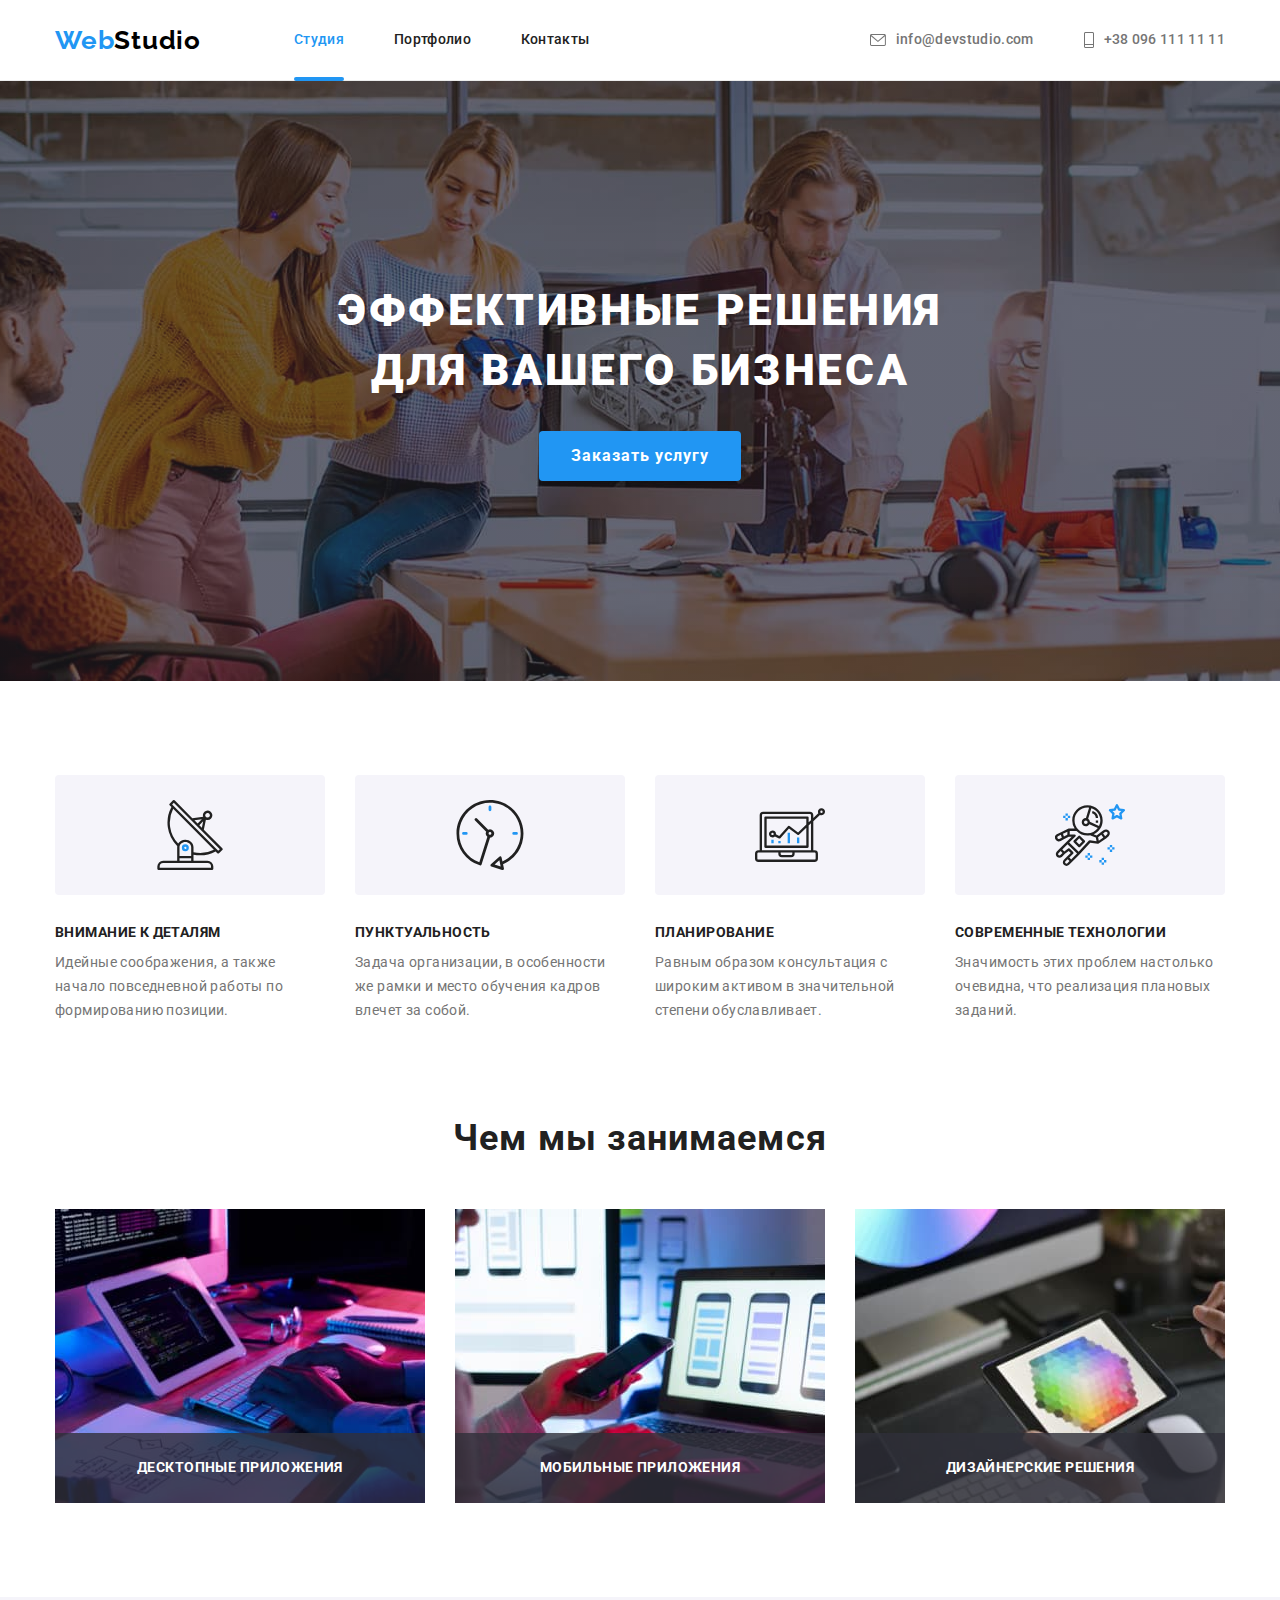
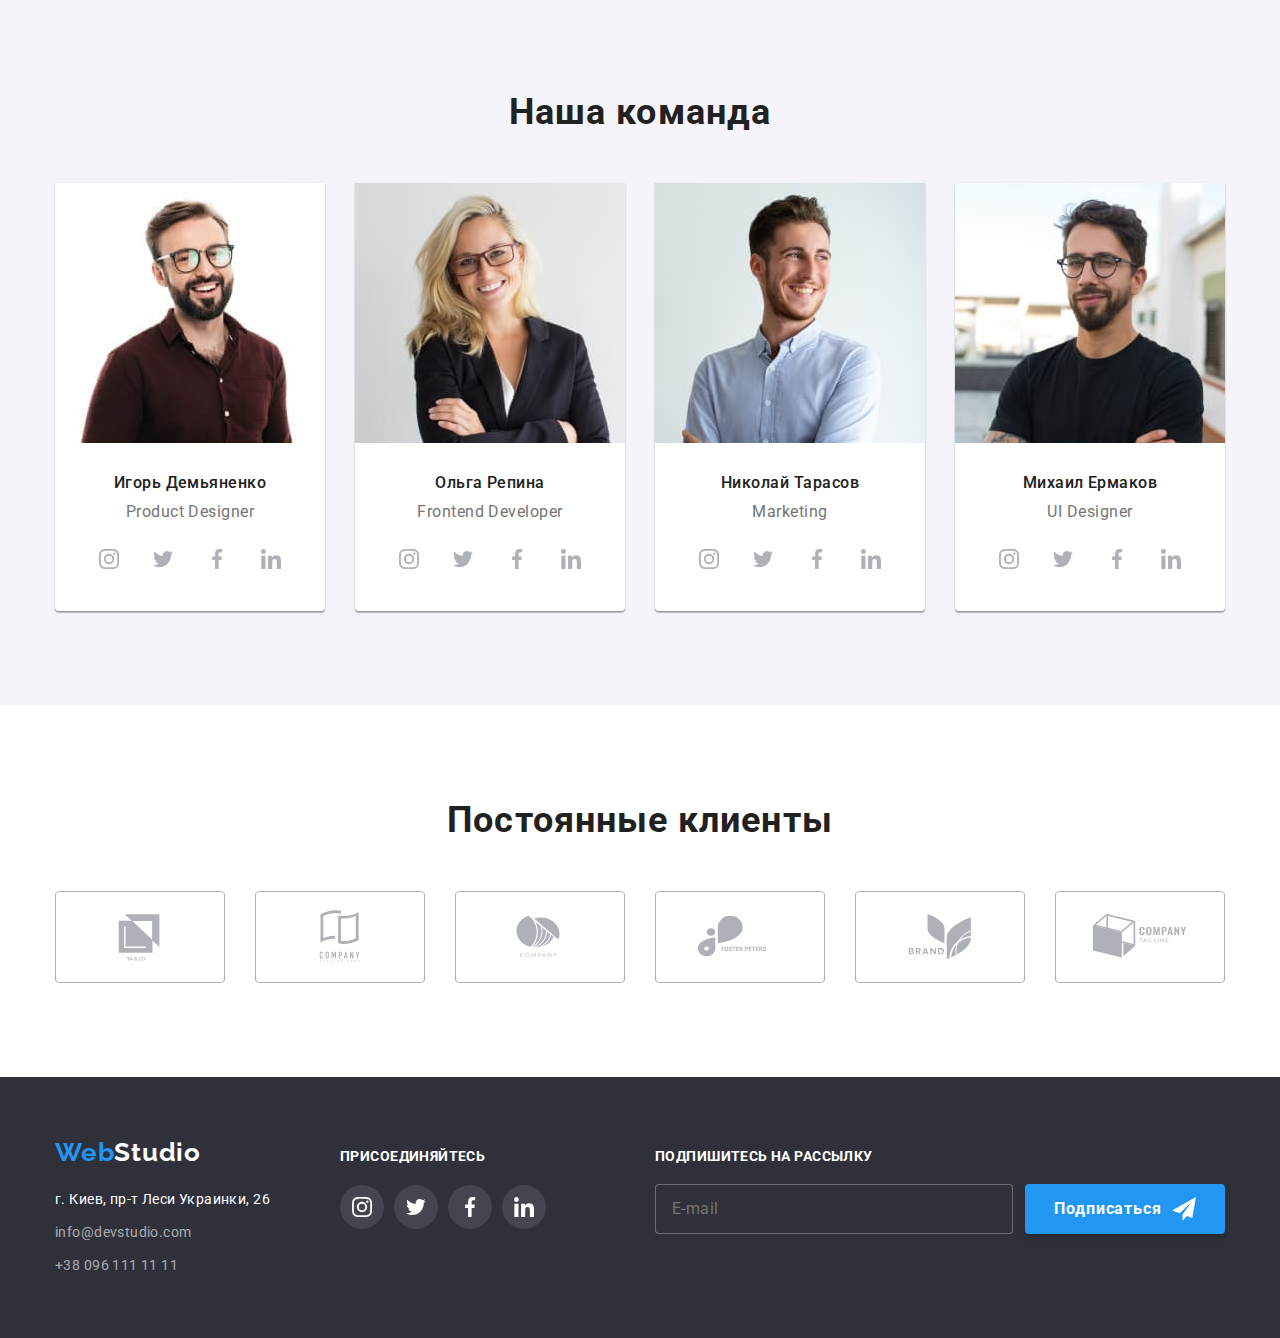
==== index.html @ 9f86c259 "Initial commit" ====
<!DOCTYPE html>
<html lang="ru">

<head>
  <meta charset="UTF-8" />
  <meta http-equiv="X-UA-Compatible" content="IE=edge" />
  <meta name="viewport" content="width=device-width, initial-scale=1.0" />
  <meta name="description" content="Розработка и создание сайтов включая создания макета и веб-дизайн" />
  <title>WebStudio</title>
  <link rel="preconnect" href="https://fonts.googleapis.com" />
  <link rel="preconnect" href="https://fonts.gstatic.com" crossorigin />
  <link href="https://fonts.googleapis.com/css2?family=Raleway:wght@700&family=Roboto:wght@400;500;700;900&display=swap"
    rel="stylesheet" />
  <!-- NORMALIZE -->
  <link rel="stylesheet" href="https://cdn.jsdelivr.net/npm/modern-normalize@1.1.0/modern-normalize.min.css" />
  <!-- DEVELOPER CSS -->
  <link rel="stylesheet" href="./css/styles.css" />
</head>

<body>
  <header class="header">
    <!--NAVIGATION-->
    <div class="container navigation-panel">
      <nav class="main-nav">
        <a href="./" class="logo">Web<span class="logo-black">Studio</span></a>
        <ul class="site-nav list">
          <li class="item">
            <a href="./" class="link current">Студия</a>
          </li>
          <li class="item"><a href="./portfolio.html" class="link">Портфолио</a></li>
          <li class="item"><a href="#contacts-address" class="link">Контакты</a></li>
        </ul>
      </nav>
      <!--/ NAVIGATION-->
      <!--CONTACTS-->
      <div class="contacts-panel">
        <ul class="contacts list">
          <li class="item">
            <a href="mailto:nfo@devstudio.com" class="contacts-link">
              <svg class="contacts-icon" width="16px" height="12px">
                <use href="./images/symbol-icons.svg#icon-envelope"></use>
              </svg>
              <span>info@devstudio.com</span>
            </a>
          </li>
          <li class="item">
            <a href="tel:+380961111111" class="contacts-link">
              <svg class="contacts-icon" width="10px" height="16px">
                <use href="./images/symbol-icons.svg#icon-smartphone"></use>
              </svg>
              <span>+38 096 111 11 11</span>
            </a>
          </li>
        </ul>
      </div>
    </div>
    <!--/ CONTACTS-->
  </header>

  <!--HERO BLOCK-->
  <main>
    <section class="section hero">
      <div class="container centre">
        <h1 class="hero-title">Эффективные решения для вашего бизнеса</h1>
        <button class="button hero" type="button" data-modal-open>Заказать услугу</button>
      </div>
    </section>
    <!--/ HERO BLOCK-->

    <!--STRONG PARTS OF THE COMPANY-->

    <section class="section feature">
      <div class="container">
        <h2 class="hidden-element">Сильные стороны компании</h2>
        <ul class="list flex-container">
          <li class="item">
            <div class="feature-icon">
              <svg width="70" height="70">
                <use href="./images/symbol-icons.svg#icon-aerial"></use>
              </svg>
            </div>
            <h3 class="sub-title">Внимание к деталям</h3>
            <p class="text">
              Идейные соображения, а также начало повседневной работы по формированию позиции.
            </p>
          </li>

          <li class="item">
            <div class="feature-icon">
              <svg width="70" height="70">
                <use href="./images/symbol-icons.svg#icon-clock"></use>
              </svg>
            </div>
            <h3 class="sub-title">Пунктуальность</h3>
            <p class="text">
              Задача организации, в особенности же рамки и место обучения кадров влечет за собой.
            </p>
          </li>

          <li class="item">
            <div class="feature-icon">
              <svg width="70" height="70">
                <use href="./images/symbol-icons.svg#icon-diagram"></use>
              </svg>
            </div>
            <h3 class="sub-title">Планирование</h3>
            <p class="text">
              Равным образом консультация с широким активом в значительной степени обуславливает.
            </p>
          </li>

          <li class="item">
            <div class="feature-icon">
              <svg width="70" height="70">
                <use href="./images/symbol-icons.svg#icon-astronaut"></use>
              </svg>
            </div>
            <h3 class="sub-title">Современные технологии</h3>
            <p class="text">
              Значимость этих проблем настолько очевидна, что реализация плановых заданий.
            </p>
          </li>
        </ul>
      </div>
    </section>

    <!--/ STRONG PARTS OF THE COMPANY-->

    <!--OUR JOB-->

    <section class="section our-job">
      <div class="container">
        <h2 class="section-title">Чем мы занимаемся</h2>
        <ul class="list flex-container">
          <li class="item">
            <img src="./images/our-job/box1.jpg" alt="Десктопные приложения" width="370" height="294" />
            <h3 class="item-txt">Десктопные приложения</h3>
          </li>
          <li class="item">
            <img src="./images/our-job/box2.jpg" alt="Мобильные приложения" width="370" height="294" />
            <h3 class="item-txt">Мобильные приложения</h3>
          </li>
          <li class="item">
            <img src="./images/our-job/box3.jpg" alt="Дизайнерские решения" width="370" height="294" />
            <h3 class="item-txt">Дизайнерские решения</h3>
          </li>
        </ul>
      </div>
    </section>
    <!--/ OUR JOB-->

    <!--OUR TEAM-->

    <section class="section team">
      <div class="container">
        <h2 class="section-title">Наша команда</h2>
        <ul class="list flex-container">
          <li class="item">
            <img src="./images/team/person1.jpg"
              alt="Мужчина, одетый в коричневую рубашку, с черной бородой и в очках - улыбается." width="270"
              height="260" />
            <div class="text-box">
              <h3 class="sub-title">Игорь Демьяненко</h3>
              <p lang="en" class="text">Product Designer</p>

              <ul class="social list">
                <li class="social-item">
                  <a class="social-link" href="#" rel="noopener noreferrer">
                    <svg class="icon" width="20" height="20">
                      <use href="./images/symbol-icons.svg#icon-instagram-2"></use>
                    </svg>
                  </a>
                </li>

                <li class="social-item">
                  <a class="social-link" href="#" rel="noopener noreferrer">
                    <svg class="icon" width="20" height="20">
                      <use href="./images/symbol-icons.svg#icon-twitter-2"></use>
                    </svg>
                  </a>
                </li>

                <li class="social-item">
                  <a class="social-link" href="#" rel="noopener noreferrer">
                    <svg class="icon" width="20" height="20">
                      <use href="./images/symbol-icons.svg#icon-facebook-2"></use>
                    </svg>
                  </a>
                </li>

                <li class="social-item">
                  <a class="social-link" href="#" rel="noopener noreferrer">
                    <svg class="icon" width="20" height="20">
                      <use href="./images/symbol-icons.svg#icon-linkedin-2"></use>
                    </svg>
                  </a>
                </li>
              </ul>
            </div>
          </li>

          <li class="item">
            <img src="./images/team/person2.jpg"
              alt="Женщина, одетая в черный пиджак, с русыми волосами и в очках - улыбается." width="270"
              height="260" />
            <div class="text-box">
              <h3 class="sub-title">Ольга Репина</h3>
              <p lang="en" class="text">Frontend Developer</p>

              <ul class="social list">
                <li class="social-item">
                  <a class="social-link" href="#" rel="noopener noreferrer">
                    <svg class="icon" width="20" height="20">
                      <use href="./images/symbol-icons.svg#icon-instagram-2"></use>
                    </svg>
                  </a>
                </li>

                <li class="social-item">
                  <a class="social-link" href="#" rel="noopener noreferrer">
                    <svg class="icon" width="20" height="20">
                      <use href="./images/symbol-icons.svg#icon-twitter-2"></use>
                    </svg>
                  </a>
                </li>

                <li class="social-item">
                  <a class="social-link" href="#" rel="noopener noreferrer">
                    <svg class="icon" width="20" height="20">
                      <use href="./images/symbol-icons.svg#icon-facebook-2"></use>
                    </svg>
                  </a>
                </li>

                <li class="social-item">
                  <a class="social-link" href="#" rel="noopener noreferrer">
                    <svg class="icon" width="20" height="20">
                      <use href="./images/symbol-icons.svg#icon-linkedin-2"></use>
                    </svg>
                  </a>
                </li>
              </ul>
            </div>
          </li>

          <li class="item">
            <img src="./images/team/person3.jpg"
              alt="Мужчина, одетый в белую рубашку, с легкой небритостью на лице -  улыбается." width="270"
              height="260" />
            <div class="text-box">
              <h3 class="sub-title">Николай Тарасов</h3>
              <p lang="en" class="text">Marketing</p>

              <ul class="social list">
                <li class="social-item">
                  <a class="social-link" href="#" rel="noopener noreferrer">
                    <svg class="icon" width="20" height="20">
                      <use href="./images/symbol-icons.svg#icon-instagram-2"></use>
                    </svg>
                  </a>
                </li>

                <li class="social-item">
                  <a class="social-link" href="#" rel="noopener noreferrer">
                    <svg class="icon" width="20" height="20">
                      <use href="./images/symbol-icons.svg#icon-twitter-2"></use>
                    </svg>
                  </a>
                </li>

                <li class="social-item">
                  <a class="social-link" href="#" rel="noopener noreferrer">
                    <svg class="icon" width="20" height="20">
                      <use href="./images/symbol-icons.svg#icon-facebook-2"></use>
                    </svg>
                  </a>
                </li>

                <li class="social-item">
                  <a class="social-link" href="#" rel="noopener noreferrer">
                    <svg class="icon" width="20" height="20">
                      <use href="./images/symbol-icons.svg#icon-linkedin-2"></use>
                    </svg>
                  </a>
                </li>
              </ul>
            </div>
          </li>

          <li class="item">
            <img src="./images/team/person4.jpg"
              alt="Мужчина, одетый в черную футболку, с черной бородой и в очках  - улыбается." width="270"
              height="260" />
            <div class="text-box">
              <h3 class="sub-title">Михаил Ермаков</h3>
              <p lang="en" class="text">UI Designer</p>

              <ul class="social list">
                <li class="social-item">
                  <a class="social-link" href="#" rel="noopener noreferrer">
                    <svg class="icon" width="20" height="20">
                      <use href="./images/symbol-icons.svg#icon-instagram-2"></use>
                    </svg>
                  </a>
                </li>

                <li class="social-item">
                  <a class="social-link" href="#" rel="noopener noreferrer">
                    <svg class="icon" width="20" height="20">
                      <use href="./images/symbol-icons.svg#icon-twitter-2"></use>
                    </svg>
                  </a>
                </li>

                <li class="social-item">
                  <a class="social-link" href="#" rel="noopener noreferrer">
                    <svg class="icon" width="20" height="20">
                      <use href="./images/symbol-icons.svg#icon-facebook-2"></use>
                    </svg>
                  </a>
                </li>

                <li class="social-item">
                  <a class="social-link" href="#" rel="noopener noreferrer">
                    <svg class="icon" width="20" height="20">
                      <use href="./images/symbol-icons.svg#icon-linkedin-2"></use>
                    </svg>
                  </a>
                </li>
              </ul>
            </div>
          </li>
        </ul>
      </div>
    </section>
    <!--/ OUR TEAM-->

    <!-- CLIENTS -->
    <section class="section clients">
      <div class="container">
        <h2 class="section-clients-title">Постоянные клиенты</h2>

        <ul class="list">
          <li class="clients-item">
            <a class="link" aria-label="Клиент1" href="#" target="“_blank”" rel="noopener noreferrer">
              <svg class="icon" width="106" height="60">
                <use href="./images/symbol-icons.svg#icon-client-1"></use>
              </svg>
            </a>
          </li>

          <li class="clients-item">
            <a class="link" aria-label="Клиент2" href="#" target="“_blank”" rel="noopener noreferrer">
              <svg class="icon" width="106" height="60">
                <use href="./images/symbol-icons.svg#icon-client-2"></use>
              </svg>
            </a>
          </li>

          <li class="clients-item">
            <a class="link" aria-label="Клиент3" href="#" target="“_blank”" rel="noopener noreferrer">
              <svg class="icon" width="106" height="60">
                <use href="./images/symbol-icons.svg#icon-client-3"></use>
              </svg>
            </a>
          </li>

          <li class="clients-item">
            <a class="link" aria-label="Клиент4" href="#" target="“_blank”" rel="noopener noreferrer">
              <svg class="icon" width="106" height="60">
                <use href="./images/symbol-icons.svg#icon-client-4"></use>
              </svg>
            </a>
          </li>

          <li class="clients-item">
            <a class="link" aria-label="Клиент5" href="#" target="“_blank”" rel="noopener noreferrer">
              <svg class="icon" width="106" height="60">
                <use href="./images/symbol-icons.svg#icon-client-5"></use>
              </svg>
            </a>
          </li>

          <li class="clients-item">
            <a class="link" aria-label="Клиент6" href="#" target="“_blank”" rel="noopener noreferrer">
              <svg class="icon" width="106" height="60">
                <use href="./images/symbol-icons.svg#icon-client-6"></use>
              </svg>
            </a>
          </li>
        </ul>
      </div>
    </section>
    <!--/ CLIENTS -->
  </main>
  <!--FOOTER-->
  <footer class="bottom">
    <div class="container flex-container">
      <div class="bottom-address">
        <a href="./index.html" class="logo">Web<span class="logo-white">Studio</span></a>
        <address id="contacts-address">
          <ul class="list">
            <li class="item">
              <a href="https://goo.gl/maps/TPmQFiWesqaCnMbB8" target="“_blank”" rel="noopener noreferrer"
                class="link street">г. Киев, пр-т Леси Украинки, 26</a>
            </li>
            <li class="item">
              <a href="mailto:nfo@devstudio.com" class="link">info@devstudio.com</a>
            </li>
            <li class="item"><a href="tel:+380961111111" class="link">+38 096 111 11 11</a></li>
          </ul>
        </address>
      </div>

      <div class="promo">
        <h2 class="promo-title">присоединяйтесь</h2>
        <ul class="list">
          <li class="promo-item">
            <a class="promo-link" aria-label="instagram" href="#" target="“_blank”" rel="noopener noreferrer">
              <svg width="20" height="20">
                <use href="./images/symbol-icons.svg#icon-instagram1"></use>
              </svg>
            </a>
          </li>
          <li class="promo-item">
            <a class="promo-link" aria-label="twitter" href="#" target="“_blank”" rel="noopener noreferrer">
              <svg width="20" height="20">
                <use href="./images/symbol-icons.svg#icon-twitter1"></use>
              </svg>
            </a>
          </li>
          <li class="promo-item">
            <a class="promo-link" aria-label="facebook" href="#" target="“_blank”" rel="noopener noreferrer">
              <svg width="20" height="20">
                <use href="./images/symbol-icons.svg#icon-facebook1"></use>
              </svg>
            </a>
          </li>
          <li class="promo-item">
            <a class="promo-link" aria-label="linkedin" href="#" target="“_blank”" rel="noopener noreferrer">
              <svg width="20" height="20">
                <use href="./images/symbol-icons.svg#icon-linkedin1"></use>
              </svg>
            </a>
          </li>
        </ul>
      </div>

      <form class="form-sign-up" name="form-sign-up" autocomplete="on" novalidate>

        <label class="sign-up-block" for="sign-up-email">
          <span class="sign-up-txt">Подпишитесь на рассылку</span>
          <input class="sign-up-input" type="email" name="email" id="sign-up-email" placeholder="E-mail" />
        </label>

        <button class="sign-up-button" type="submit">
          <span class="sign-up-button-txt">Подписаться</span>
          <svg width="24" height="24">
            <use href="./images/symbol-icons.svg#icon-send"></use>
          </svg>
        </button>
      </form>
    </div>
  </footer>
  <!--/ FOOTER-->
  <!-- MODAL WINDOW -->

  <div class="backdrop is-hidden" data-modal>
    <div class="modal">
      <!-- FORM -->
      <form class="modal-form" name="modal-form">
        <strong class="modal-form-title">Оставьте свои данные, мы вам перезвоним</strong>

        <div class="form-field">
          <label class="data-title" for="user-name">Имя</label>

          <div class="form-block">
            <input class="form-input" type="text" autocomplete="name" name="user-name" id="user-name"
              placeholder="Имя Фамилия" autofocus required />
            <svg class="icon" width="18" height="18">
              <use href="./images/symbol-icons.svg#icon-person"></use>
            </svg>
          </div>
        </div>


        <div class="form-field">
          <label class="data-title" for="user-tel">Телефон</label>
          <div class="form-block">
            <input class="form-input" type="tel" name="user-tel" id="user-tel"
              placeholder="+38 (_ _ _) * * * - _ _ - * *" required />
            <svg class="icon" width="18" height="18">
              <use href="./images/symbol-icons.svg#icon-phone"></use>
            </svg>
          </div>

        </div>

        <div class="form-field">
          <label class="data-title" for="user-email">Почта</label>
          <div class="form-block">
            <input class="form-input" type="email" name="user-email" autocomplete="email" id="user-email"
              placeholder="Введите Ваш email" required />

            <svg class="icon" width="18" height="18">
              <use href="./images/symbol-icons.svg#icon-email"></use>
            </svg>
          </div>

        </div>

        <div class="form-field">
          <label class="data-title" for="user-comments">Комментарий</label>
          <textarea class="form-input comments" name="user-comments" id="user-comments" rows="10"
            placeholder="Введите текст"></textarea>
        </div>

        <label class="block-agreement" for="user-agreement">
          <input class="input-checkbox" type="checkbox" name="user-agreement" value="user-agreement" id="user-agreement"
            required />
          <span class="icon"></span>
          <span class="agreement-txt">Соглашаюсь с рассылкой и принимаю <a class="agreement-link" href="#"
              target="“_blank”" rel="noopener noreferrer"> Условия договора</a></span>
        </label>

        <button class="form-button" type="submit">Отправить</button>
      </form>
      <!--/ FORM  -->
      <button class="close-button" type="button" data-modal-close>
        <svg class="icon" width="18" height="18">
          <use href="./images/symbol-icons.svg#icon-close-black"></use>
        </svg>
      </button>
    </div>
  </div>
  <!--/ MODAL WINDOW -->
  <!-- SCRIPT -->
  <script src="./java-script/modal..js" type="module"></script>
  <!--/ SCRIPT -->
</body>

</html>
---- css/styles.css ----
:root {
    /* Colors */
    --title-text-color: #212121;
    --accent-color: #2196F3;
    --main-text-color: #757575;
    --address-text: rgba(255, 255, 255, 0.6);
    --background-color-white: #ffffff;
    --background-color-gray: #F5F4FA;
    --background-color-black: #2F303A;

    /* Other */
    --indent: 30px;
    --items: 3;

    --timing-function: cubic-bezier(0.4, 0, 0.2, 1);
}



body {
    background-color: var(--background-color-white);
    color: var(--main-text-color);

    font-family: Roboto, sans-serif;
    letter-spacing: 0.02em;
}

button {
    font-family: inherit;
    cursor: pointer;
}

img {
    display: block;
    max-width: 100%;
    height: auto;
}

h1,
h2,
h3,
h4,
h5,
h6,
p {
    margin: 0;
    padding: 0;
}

/* Utilities */
.list {
    padding: 0;
    margin: 0;

    list-style-type: none
}

.container {
    width: 1200px;
    padding-right: 15px;
    padding-left: 15px;
    margin-left: auto;
    margin-right: auto;
}

.hidden-element {
    position: absolute;
    width: 1px;
    height: 1px;
    margin: -1px;
    border: 0;
    padding: 0;

    white-space: nowrap;
    clip-path: inset(100%);
    clip: rect(0 0 0 0);
    overflow: hidden;
}

.centre {
    text-align: center;
}

main {
    padding-top: 81px;
}


/*--/ Utilities */

/* Page header */
.header {
    position: fixed;
    top: 0;
    left: 50%;
    transform: translate(-50%);
    z-index: 100;

    width: 100%;
    background-color: #ffffff;

    border-bottom: 1px solid #ECECEC;
}

.navigation-panel {
    display: flex;
    background-color: #ffffff;
}

.navigation-panel>.main-nav {
    display: flex;
    align-items: center;
}

.contacts-panel {
    margin-left: auto;
}

.contacts-panel>.contacts {
    display: flex;
    justify-content: end;
}

.site-nav {
    display: flex;
    margin-left: 93px;
}

.site-nav .item:not(:last-child),
.contacts .item:not(:last-child) {
    margin-right: 50px;
}

/* Site navigation */
.main-nav .logo,
.bottom .logo {
    color: var(--accent-color);

    font-family: 'Raleway';
    font-weight: 700;
    font-size: 26px;
    line-height: 1.19;
    letter-spacing: 0.03em;
    text-decoration: none;
}

.main-nav .logo-black {
    color: #000000;
}

.bottom .logo-white {
    color: #ffffff;
}

.site-nav .link,
.contacts-link {
    position: relative;
    display: block;
    padding-top: 32px;
    padding-bottom: 32px;

    color: var(--title-text-color);

    font-weight: 500;
    font-size: 14px;
    line-height: 1.14;
    text-decoration: none;

    fill: #757575;
    /* animation */
    transition-property: color;
    transition-duration: 250ms;
    transition-timing-function: cubic-bezier(0.4, 0, 0.2, 1);
    transition-delay: 0s;
}

.contacts-link {
    display: flex;
    align-items: center;

    color: inherit;
}

.contacts-icon {
    margin-right: 10px;
}

.site-nav .link:hover,
.site-nav .link:focus,

.contacts-link:hover,
.contacts-link:focus,

.bottom .link:hover,
.bottom .link:focus,

.link.current {
    color: var(--accent-color);
    outline: none;
}

.contacts-link:hover .contacts-icon,
.contacts-link:focus .contacts-icon {
    fill: var(--accent-color);
}

.site-nav .link.current::after {
    position: absolute;
    bottom: -1px;

    content: '';
    display: block;
    width: 100%;

    height: 4px;
    background-color: var(--accent-color);
    border-radius: 2px;
}




/* Main section */

.section-title {
    color: var(--title-text-color);

    font-size: 36px;
    line-height: 1.17;
    text-align: center;
    letter-spacing: 0.03em;
}

.sub-title {
    color: var(--title-text-color);

    font-size: 14px;
    line-height: 1.14;
    letter-spacing: 0.03em;
    text-transform: uppercase;
}




/* Hero block */
.hero-title {
    margin-right: auto;
    margin-left: auto;
    margin-bottom: 30px;
    width: 696px;

    color: #ffffff;

    font-weight: 900;
    font-size: 44px;
    line-height: 1.36;
    letter-spacing: 0.06em;
    text-transform: uppercase;
}


.section.hero {
    padding-top: 200px;
    padding-bottom: 200px;
    max-width: 1600px;
    margin-left: auto;
    margin-right: auto;

    background-size: cover;
    background-position: center;

    background-color: var(--background-color-black);
    background-image: linear-gradient(to right, rgba(47, 48, 58, 0.4), rgba(47, 48, 58, 0.4)), url(../images/hero/hero-bg.jpg);
    background-repeat: no-repeat;
}


.button.hero {
    display: inline-block;
    padding: 10px 32px;
    min-width: 200px;
    border-radius: 4px;

    background-color: var(--accent-color);
    color: #ffffff;
    box-shadow: 0px 4px 4px rgba(0, 0, 0, 0.15);
    border: 1px transparent;

    font-weight: 700;
    font-size: 16px;
    line-height: 1.88;
    letter-spacing: 0.06em;
}

/*--/ Hero block */
/*     STRONG PARTS OF THE COMPANY */
.section.feature {
    padding-top: 94px;
    padding-bottom: 47px;
}

.feature .flex-container {
    display: flex;
    flex-wrap: wrap;
    gap: 30px;
    --items: 4;
}

.feature .item {
    flex-basis: calc((100% - var(--indent) * (var(--items) - 1)) / var(--items));

    /* flex-basis: calc((100%-90px)/4); */
    /* width: calc((100%-90px)/4); */
}

.feature .sub-title {
    margin-bottom: 10px;
}

.feature .text {
    font-size: 14px;
    line-height: 1.71;
    letter-spacing: 0.03em;
}

.feature-icon {
    display: flex;
    align-items: center;
    justify-content: center;
    height: 120px;
    margin-bottom: 30px;

    border-radius: 4px;

    background-color: var(--background-color-gray);
}


/* --/ STRONG PARTS OF THE COMPANY */
/* --------OUR JOB --------*/
.section.our-job {
    padding-top: 47px;
    padding-bottom: 94px;
}

.our-job .section-title {
    margin-bottom: 50px;
}

.our-job .flex-container {
    display: flex;
    gap: 30px;
    flex-wrap: wrap;
    --items: 3;
}


.our-job .item {
    position: relative;
    flex-basis: calc((100% - var(--indent) * (var(--items) - 1)) / var(--items));
}

.our-job .item-txt {
    position: absolute;
    width: 100%;
    bottom: 0;

    padding-top: 27px;
    padding-bottom: 27px;

    font-size: 14px;
    line-height: 1.14;
    text-align: center;
    letter-spacing: 0.03em;
    text-transform: uppercase;

    background-color: rgba(47, 48, 58, 0.8);
    color: #FFFFFF;
}

/* --/ OUR JOB */

/*   Our team */
.section.team {
    padding-top: 94px;
    padding-bottom: 94px;
    text-align: center;

    background-color: var(--background-color-gray);
}

.team .flex-container {
    display: flex;
}

.team .item {
    flex-basis: calc((100%-90px)/4);
    /* width: calc((100%-90px)/4); */

    border-bottom-right-radius: 4px;
    border-bottom-left-radius: 4px;

    background-color: var(--background-color-white);
    box-shadow: 0px 1px 3px rgba(0, 0, 0, 0.12),
        0px 1px 1px rgba(0, 0, 0, 0.14),
        0px 2px 1px rgba(0, 0, 0, 0.2);
}

.team .item+.item {
    margin-left: 30px;
}

.team .section-title {
    margin-bottom: 50px;
}

.team .sub-title {
    margin-bottom: 10px;

    font-weight: 500;
    font-size: 16px;
    line-height: 1.19;
    text-transform: none;
}

.team .text {
    margin-bottom: 1em;

    font-size: 16px;
    line-height: 1.19;
    letter-spacing: 0.03em;
}

.item .text-box {
    padding-top: 30px;
    padding-bottom: 30px;
}

.team .social.list {
    display: flex;
    gap: 10px;
    justify-content: center;
}


.team .social-link {
    display: flex;
    align-items: center;
    justify-content: center;
    width: 44px;
    height: 44px;
    border-radius: 50%;

    fill: #afb1b8;
    /* animation */
    transition-property: background-color;
    transition-duration: 250ms;
    transition-timing-function: cubic-bezier(0.4, 0, 0.2, 1);
    transition-delay: 0s;
}

.team .social-link:hover,
.team .social-link:focus {
    background-color: var(--accent-color);
    outline: none;
}

.team .social-link .icon {
    transition-property: fill;
    transition-duration: 250ms;
    transition-timing-function: cubic-bezier(0.4, 0, 0.2, 1);
    transition-delay: 0s;
}


.team .social-link:hover .icon,
.team .social-link:focus .icon {
    fill: #ffffff;

}


/*--/ Our team */

/* Clients */

.section.clients {
    padding-top: 94px;
    padding-bottom: 94px;
}

.section-clients-title {
    margin-bottom: 50px;

    color: var(--title-text-color);

    font-size: 36px;
    line-height: 1.17;
    text-align: center;
    letter-spacing: 0.03em;
}


.clients .list {
    display: flex;
    gap: 30px;
}



.clients-item .link {
    display: flex;
    align-items: center;
    justify-content: center;
    width: 170px;
    height: 92px;

    border: 1px solid #AFB1B8;
    border-radius: 4px;

    fill: #afb1b8;
    /* animation */
    transition-property: border-color fill;
    transition-duration: 250ms;
    transition-timing-function: cubic-bezier(0.4, 0, 0.2, 1);
    transition-delay: 0s;
}

.clients-item .link .icon {
    transition-property: fill;
    transition-duration: 250ms;
    transition-timing-function: cubic-bezier(0.4, 0, 0.2, 1);
    transition-delay: 0s;
}

.clients-item .link:hover .icon,
.clients-item .link:focus .icon {
    fill: var(--accent-color);

}

.clients-item .link:hover,
.clients-item .link:focus {
    border-color: var(--accent-color);

    outline: none;
}

/*--/ Clients */

/* Footer */
.bottom .flex-container {
    display: flex;
    align-items: baseline;
}

.bottom {
    padding-top: 60px;
    padding-bottom: 60px;

    color: #ffffff;
    background-color: var(--background-color-black);

    font-weight: 400;
    font-size: 14px;
    line-height: 1.71;
    letter-spacing: 0.03em;
}

.bottom .logo {
    display: block;
    margin-bottom: 20px;
}

.bottom .item:not(:last-child) {
    display: block;
    margin-bottom: 9px;
}

.bottom .link {
    display: block;
    color: rgba(255 255 255 / .6);
    font-style: normal;
    text-decoration: none;
    /* animation */
    transition-property: color;
    transition-duration: 250ms;
    transition-timing-function: cubic-bezier(0.4, 0, 0.2, 1);
    transition-delay: 0s;
}

.bottom .street {
    color: inherit;
}


.bottom-address {
    margin-right: 70px;
}

.bottom .promo-title {
    margin-bottom: 20px;

    font-size: 14px;
    line-height: 1.14;
    text-transform: uppercase;
}

.promo .list {
    display: flex;
    gap: 10px;
}


.promo-link {
    display: flex;
    align-items: center;
    justify-content: center;
    width: 44px;
    height: 44px;
    border-radius: 50%;

    background-color: rgba(255, 255, 255, 0.1);
    /* animation */
    transition-property: background-color;
    transition-duration: 250ms;
    transition-timing-function: cubic-bezier(0.4, 0, 0.2, 1);
    transition-delay: 0s;
}

.promo-link:hover,
.promo-link:focus {
    background-color: var(--accent-color);
    outline: none;
}

/*-------------FOOTER Sign up form ----------*/
.form-sign-up {
    display: flex;
    margin-left: auto;
    align-items: flex-end;
}


.sign-up-block {
    display: block;
    margin-right: 12px;
}

.sign-up-txt {
    display: block;
    margin-bottom: 20px;

    font-weight: 700;
    font-size: 14px;
    line-height: calc(16/14);
    letter-spacing: 0.03em;
    text-transform: uppercase;
    color: #FFFFFF;
}

.sign-up-button {
    width: 200px;
    height: 50px;

    background-color: var(--accent-color);
    background-origin: border-box;

    box-shadow: 0px 4px 4px rgba(0, 0, 0, 0.15);

    border-radius: 4px;
    border: 1px solid transparent;


    display: flex;
    align-items: center;
    justify-content: center;
}

.sign-up-button-txt {
    margin-right: 10px;

    font-weight: 700;
    font-size: 16px;
    line-height: calc(30/16);
    letter-spacing: 0.06em;

    color: #FFFFFF;
}

.sign-up-input {
    display: block;
    width: 358px;
    height: 50px;


    font-weight: 400;
    font-size: 16px;
    line-height: calc(20/16);
    letter-spacing: 0.03em;

    padding: 15px 16px;
    border: 1px solid rgba(255, 255, 255, 0.3);
    background-color: var(--background-color-black);
    border-radius: 4px;
    color: #2196F3;
}

.sign-up-input:focus {
    color: var(--accent-color);
}

/* Portfolio-Page */

.filter.flex-container {
    display: flex;
    justify-content: center;
    margin-bottom: 50px;
}

.filter .item:not(:last-child) {
    margin-right: 8px;
}

.button-filter {
    padding-top: 6px;
    padding-bottom: 6px;
    padding-right: 22px;
    padding-left: 22px;

    color: var(--title-text-color);
    background-color: #F5F4FA;
    border-radius: 4px;
    border: 1px transparent;

    font-weight: 500;
    font-size: 16px;
    line-height: 1.62;
    text-align: center;
    letter-spacing: 0.03em;

    /* animation */
    transition-property: background-color;
    transition-duration: 250ms;
    transition-timing-function: cubic-bezier(0.4, 0, 0.2, 1);
    transition-delay: 0s;
}

.button-filter:hover,
.button-filter:focus {
    color: #ffffff;
    background-color: var(--accent-color);
    outline: none;
}

/* Examples of Job */
.section.portfolio {
    padding-top: 94px;
    padding-bottom: 94px;
}

.portfolio.flex-container {
    display: flex;
    flex-wrap: wrap;
}

.portfolio .flex-item {
    flex-basis: calc((100% - 60px)/3);
    /* width: calc((100% - 60px)/3); */
    margin-right: 30px;
    margin-bottom: 30px;
}

.portfolio-img-box {
    position: relative;
    overflow: hidden;

}

.portfolio .txt-is-hidden {
    position: absolute;
    top: 0;
    left: 0;
    width: 100%;
    height: 100%;
    padding: 63px 24px;

    transform: translateY(100%);

    /* animation */
    transition-property: opacity, transform;
    transition-duration: 250ms;
    transition-timing-function: cubic-bezier(0.4, 0, 0.2, 1);
    transition-delay: 0s;
    /* font */
    font-size: 18px;
    line-height: 1.56;
    letter-spacing: 0.03em;
    color: #FFFFFF;

    background-color: rgba(33, 150, 243, 0.9);
}

.portfolio-link:hover .txt-is-hidden,
.portfolio-link:focus .txt-is-hidden {
    transform: translateY(0);
    opacity: 1;
}

.portfolio .flex-item:nth-child(3n) {
    margin-right: 0;
}

.portfolio .flex-item:not(:nth-child(-n + 6)) {
    margin-bottom: 0;
}

.portfolio .text-block {
    padding-top: 20px;
    padding-bottom: 20px;
    padding-right: 24px;
    padding-left: 24px;
    border: 1px solid #EEEEEE;
}

.portfolio-link {
    display: block;
    color: var(--main-text-color);

    text-decoration: none;

    transition-property: box-shadow;
    transition-duration: 250ms;
    transition-timing-function: cubic-bezier(0.4, 0, 0.2, 1);
    transition-delay: 0s;
}

.portfolio .sub-title {
    margin-bottom: 4px;

    font-size: 18px;
    line-height: 2;
    letter-spacing: 0.06em;
    text-transform: none;
}

.portfolio .text {
    font-size: 16px;
    line-height: 1.88;
    letter-spacing: 0.03em;
}

.portfolio-link:hover,
.portfolio-link:focus {
    outline: none;
    box-shadow: 0px 1px 1px rgba(0, 0, 0, 0.12),
        0px 4px 4px rgba(0, 0, 0, 0.06),
        1px 4px 6px rgba(0, 0, 0, 0.16);
}



/* MODAL */
.backdrop {
    position: fixed;
    top: 0;
    left: 0;
    bottom: 0;
    right: 0;
    z-index: 101;
    /* width: 100%;
    height: 100%; */

    cursor: not-allowed;

    color: #000000;
    background-color: rgba(0, 0, 0, 0.2);

    transition-property: visibility, opacity;
    transition-duration: 500ms;
    transition-timing-function: cubic-bezier(0.4, 0, 0.2, 1);
    transition-delay: 50ms;
}

.backdrop.is-hidden {
    opacity: 0;
    visibility: hidden;
    pointer-events: none;
}

.backdrop.is-hidden .modal {
    transform: translate(-50%, -50%) scale(0.4);
}

.backdrop .modal {
    position: absolute;
    top: 50%;
    left: 50%;
    transform: translate(-50%, -50%) scale(1);


    width: 528px;
    height: 581px;
    cursor: initial;

    background-color: #ffffff;
    /* anime */
    transition-property: transform;
    transition-duration: 500ms;
    transition-timing-function: cubic-bezier(0.4, 0, 0.2, 1);
}



.close-button {
    position: absolute;
    top: 8px;
    right: 8px;

    width: 30px;
    height: 30px;
    border-radius: 50%;

    background: #FFFFFF;

    border: 1px solid rgba(0, 0, 0, 0.1);
}

/* Modal form */
.modal-form {
    display: flex;
    justify-content: center;
    align-items: center;
    flex-direction: column;

    padding: 40px;
}

.form-field {
    position: relative;
    width: 100%;
}

.modal-form-title {
    margin-bottom: 12px;

    font-size: 20px;
    line-height: calc(23/20);
    text-align: center;
    letter-spacing: 0.03em;

    color: var(--title-text-color);
}

.data-title {
    display: block;
    margin-bottom: 4px;

    font-weight: 400;
    font-size: 12px;
    line-height: calc(14/12);
    letter-spacing: 0.01em;

    color: var(--main-text-color);
}

.form-input {
    display: block;
    padding-left: 42px;
    width: 100%;
    margin-bottom: 10px;

    border: 1px solid rgba(33, 33, 33, 0.2);
    border-radius: 4px;
    height: 40px;

    transition-property: outline-color;
    transition-duration: 250ms;
    transition-timing-function: cubic-bezier(0.4, 0, 0.2, 1);
    transition-delay: 0s;
}

.form-input:focus,
.form-input:hover {
    outline-color: var(--accent-color);
}

.form-input.comments {
    padding: 12px 16px;
    margin-bottom: 20px;
    height: 120px;
    resize: none;
}

/* ----------Form Agreement------ */
.block-agreement {
    display: flex;
    align-items: center;
    margin-bottom: 30px;

    font-weight: 400;
    font-size: 14px;
    line-height: calc(24/14);
    letter-spacing: 0.03em;

    color: var(--main-text-color);
}


.agreement-link {
    color: var(--accent-color);
    text-underline-offset: 10%;
}

/*----------/ Form Agreement-------- */


.form-button {
    max-width: 200px;
    min-width: 200px;
    padding-top: 10px;
    padding-bottom: 10px;

    background-color: var(--accent-color);

    box-shadow: 0px 4px 4px rgba(0, 0, 0, 0.15);
    border-radius: 4px;
    border-color: transparent;

    font-weight: 700;
    font-size: 16px;
    line-height: calc(30/16);
    letter-spacing: 0.06em;

    color: #FFFFFF;
}

/* Form icons */
.form-block {
    position: relative;
}

.form-field .icon {
    position: absolute;
    left: 11px;
    bottom: 12px;

    display: block;
}

.close-button .icon {
    position: absolute;
    top: 50%;
    left: 50%;
    transform: translate(-50%, -50%);
}




/* SLide to left side */

.form-field .icon,
.close-button .icon {
    fill: currentColor;
    transition-property: fill, transform;
    transition-duration: 250ms;
    transition-timing-function: cubic-bezier(0.4, 0, 0.2, 1);
    transition-delay: 0s;
}

.form-input:focus+.icon {
    fill: var(--accent-color);

    animation: zoom 250ms var(--timing-function) 50ms 1 alternate;
}

.form-input:not(:placeholder-shown)+.icon {
    fill: var(--accent-color);

    animation: zoom 250ms var(--timing-function) 50ms 1 alternate;
}

.close-button:hover .icon,
.close-button:focus .icon {
    transform: translate(-50%, -50%) rotate(360deg);
    fill: var(--accent-color);
}

/* Checkbox */
.input-checkbox:checked,
.input-checkbox {
    -webkit-appearance: none;
    -moz-appearance: none;
    appearance: none;
}

.input-checkbox+.icon {
    display: inline-block;
    width: 16px;
    height: 15px;
    border: 2px solid black;
    border-radius: 2px;

    margin-right: 7px;
    animation: zoom 250ms var(--timing-function) 50ms 1 alternate;
}

.input-checkbox:checked+.icon {
    background-color: var(--accent-color);
    background-image: url("../images/icon-check.svg");
    background-size: contain;
    background-origin: border-box;
    border-color: transparent;

    animation: zoom 250ms var(--timing-function) 50ms 1 alternate;
}

@keyframes zoom {
    0% {
        transform: scale(1);
    }

    50% {
        transform: scale(3);
    }

    100% {
        transform: scale(2);
    }
}
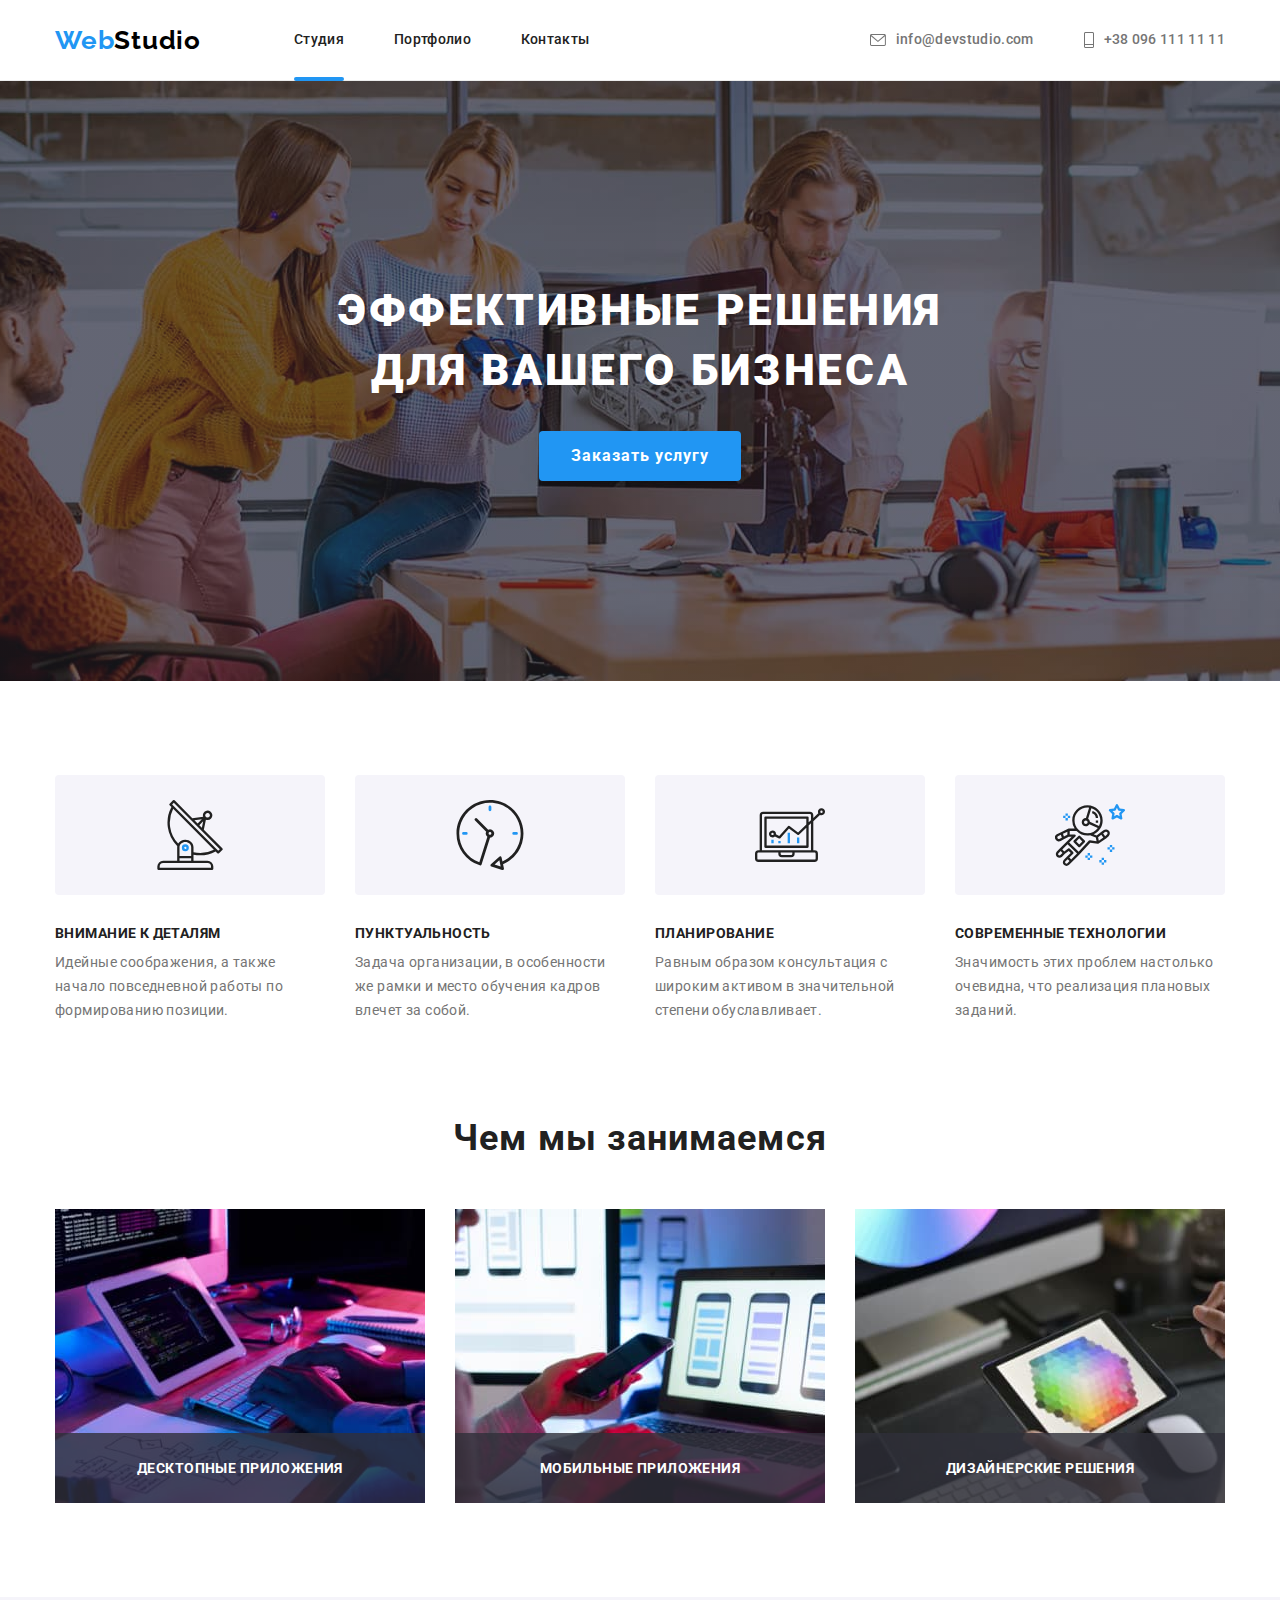
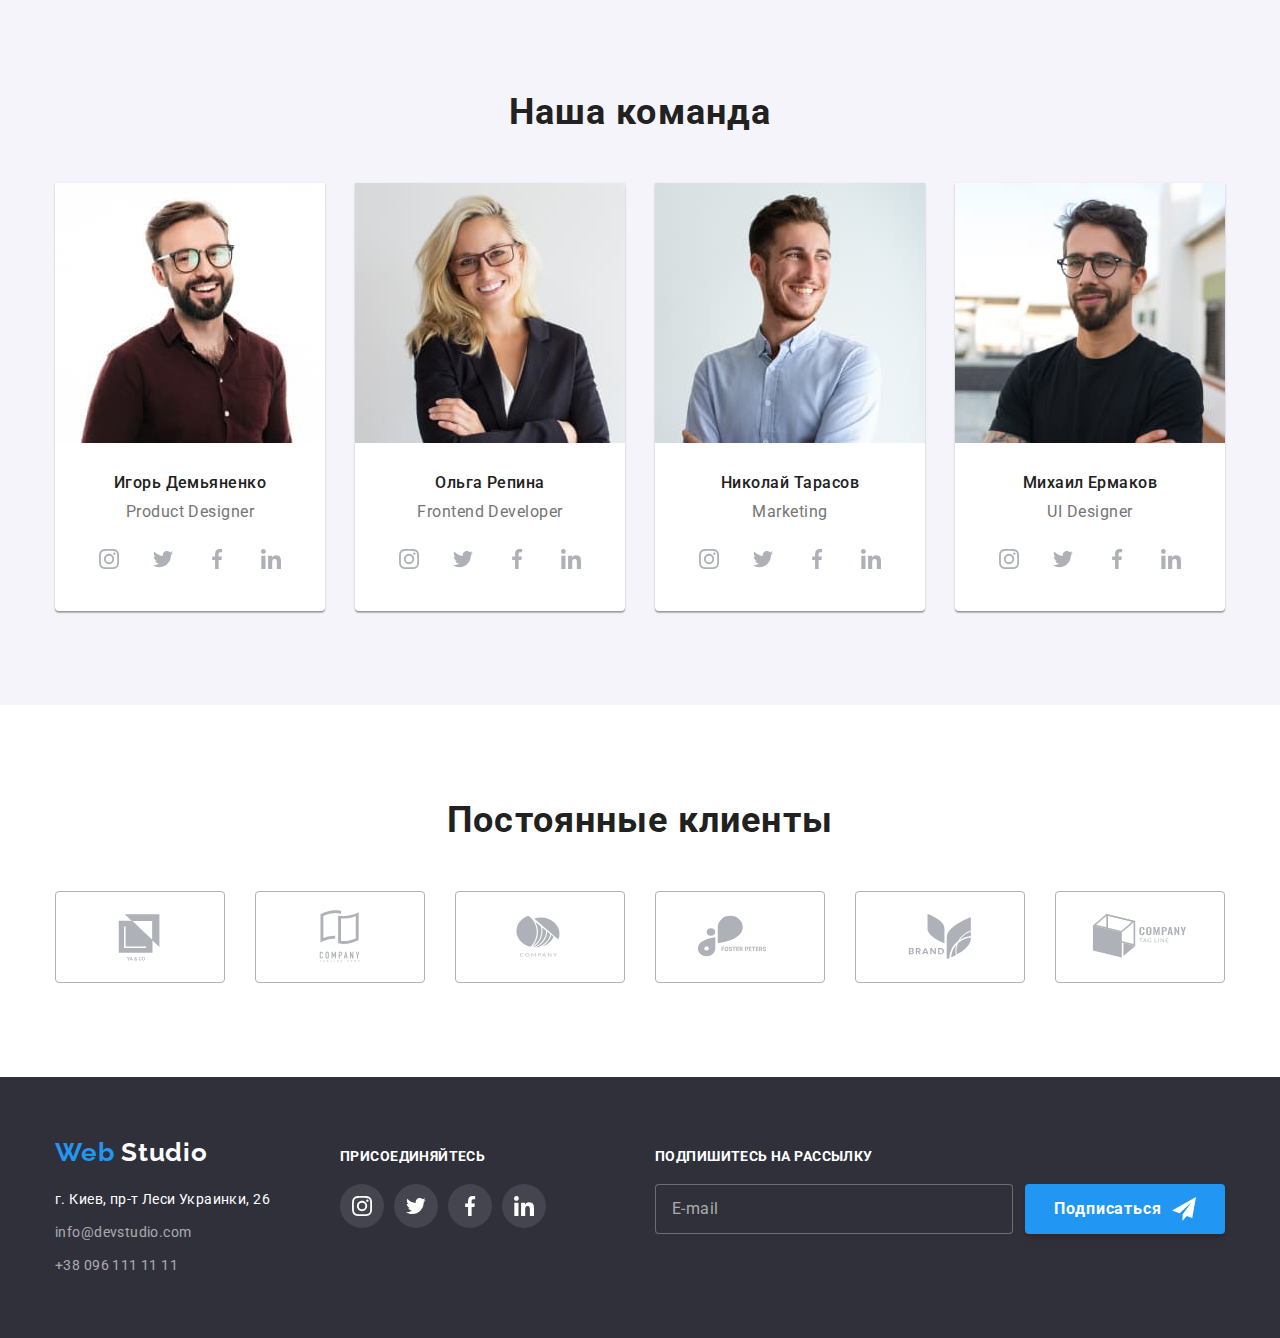
==== commit 7ac183eb: "bem for main page done" ====
--- a/index.html
+++ b/index.html
@@ -19,104 +19,108 @@
 
 <body>
   <header class="header">
-    <!--NAVIGATION-->
+
     <div class="container navigation-panel">
+      <!--NAVIGATION-->
       <nav class="main-nav">
-        <a href="./" class="logo">Web<span class="logo-black">Studio</span></a>
+        <a href="./" class="logo">Web<span class="logo--black">Studio</span></a>
         <ul class="site-nav list">
-          <li class="item">
-            <a href="./" class="link current">Студия</a>
-          </li>
-          <li class="item"><a href="./portfolio.html" class="link">Портфолио</a></li>
-          <li class="item"><a href="#contacts-address" class="link">Контакты</a></li>
+          <li class="site-nav__item">
+            <a href="./" class="site-nav__link current">Студия</a>
+          </li>
+          <li class="site-nav__item"><a href="./portfolio.html" class="site-nav__link">Портфолио</a></li>
+          <li class="site-nav__item"><a href="#contacts-address" class="site-nav__link">Контакты</a></li>
         </ul>
       </nav>
       <!--/ NAVIGATION-->
+
       <!--CONTACTS-->
-      <div class="contacts-panel">
-        <ul class="contacts list">
-          <li class="item">
-            <a href="mailto:nfo@devstudio.com" class="contacts-link">
-              <svg class="contacts-icon" width="16px" height="12px">
-                <use href="./images/symbol-icons.svg#icon-envelope"></use>
-              </svg>
-              <span>info@devstudio.com</span>
-            </a>
-          </li>
-          <li class="item">
-            <a href="tel:+380961111111" class="contacts-link">
-              <svg class="contacts-icon" width="10px" height="16px">
-                <use href="./images/symbol-icons.svg#icon-smartphone"></use>
-              </svg>
-              <span>+38 096 111 11 11</span>
-            </a>
-          </li>
-        </ul>
-      </div>
+      <ul class="contacts list">
+        <li class="contacts__item">
+          <a href="mailto:nfo@devstudio.com" class="contacts__link">
+            <svg class="contacts__icon" width="16px" height="12px">
+              <use href="./images/symbol-icons.svg#icon-envelope"></use>
+            </svg>
+            <span>info@devstudio.com</span>
+          </a>
+        </li>
+        <li class="contacts__item">
+          <a href="tel:+380961111111" class="contacts__link">
+            <svg class="contacts__icon" width="10px" height="16px">
+              <use href="./images/symbol-icons.svg#icon-smartphone"></use>
+            </svg>
+            <span>+38 096 111 11 11</span>
+          </a>
+        </li>
+      </ul>
+      <!--/ CONTACTS-->
     </div>
-    <!--/ CONTACTS-->
+
   </header>
+
 
   <!--HERO BLOCK-->
   <main>
-    <section class="section hero">
-      <div class="container centre">
-        <h1 class="hero-title">Эффективные решения для вашего бизнеса</h1>
-        <button class="button hero" type="button" data-modal-open>Заказать услугу</button>
+    <section class="hero">
+      <div class="container">
+        <h1 class="hero__title">Эффективные решения для вашего бизнеса</h1>
+        <button class="hero__button" type="button" data-modal-open>Заказать услугу</button>
       </div>
     </section>
     <!--/ HERO BLOCK-->
 
-    <!--STRONG PARTS OF THE COMPANY-->
-
-    <section class="section feature">
+    <!---------- FEATURE---------->
+
+    <section class="feature">
       <div class="container">
         <h2 class="hidden-element">Сильные стороны компании</h2>
-        <ul class="list flex-container">
-          <li class="item">
-            <div class="feature-icon">
+
+        <ul class="feature__flex-container list">
+          <li class="feature__item ">
+            <div class="feature__icon">
               <svg width="70" height="70">
                 <use href="./images/symbol-icons.svg#icon-aerial"></use>
               </svg>
             </div>
-            <h3 class="sub-title">Внимание к деталям</h3>
-            <p class="text">
+
+            <h3 class="feature__subtitle subtitle">Внимание к деталям</h3>
+            <p class="feature__text">
               Идейные соображения, а также начало повседневной работы по формированию позиции.
             </p>
           </li>
 
-          <li class="item">
-            <div class="feature-icon">
+          <li class="feature__item ">
+            <div class="feature__icon">
               <svg width="70" height="70">
                 <use href="./images/symbol-icons.svg#icon-clock"></use>
               </svg>
             </div>
-            <h3 class="sub-title">Пунктуальность</h3>
-            <p class="text">
+            <h3 class="feature__subtitle subtitle ">Пунктуальность</h3>
+            <p class="feature__text">
               Задача организации, в особенности же рамки и место обучения кадров влечет за собой.
             </p>
           </li>
 
-          <li class="item">
-            <div class="feature-icon">
+          <li class="feature__item">
+            <div class="feature__icon">
               <svg width="70" height="70">
                 <use href="./images/symbol-icons.svg#icon-diagram"></use>
               </svg>
             </div>
-            <h3 class="sub-title">Планирование</h3>
-            <p class="text">
+            <h3 class="feature__subtitle subtitle ">Планирование</h3>
+            <p class="feature__text">
               Равным образом консультация с широким активом в значительной степени обуславливает.
             </p>
           </li>
 
-          <li class="item">
-            <div class="feature-icon">
+          <li class="feature__item ">
+            <div class="feature__icon">
               <svg width="70" height="70">
                 <use href="./images/symbol-icons.svg#icon-astronaut"></use>
               </svg>
             </div>
-            <h3 class="sub-title">Современные технологии</h3>
-            <p class="text">
+            <h3 class="feature__subtitle subtitle ">Современные технологии</h3>
+            <p class="feature__text">
               Значимость этих проблем настолько очевидна, что реализация плановых заданий.
             </p>
           </li>
@@ -124,73 +128,76 @@
       </div>
     </section>
 
-    <!--/ STRONG PARTS OF THE COMPANY-->
-
-    <!--OUR JOB-->
-
-    <section class="section our-job">
+    <!--/-------- FEATURE---------->
+
+    <!------W-O-R-K------->
+
+    <section class="works">
       <div class="container">
-        <h2 class="section-title">Чем мы занимаемся</h2>
-        <ul class="list flex-container">
-          <li class="item">
-            <img src="./images/our-job/box1.jpg" alt="Десктопные приложения" width="370" height="294" />
-            <h3 class="item-txt">Десктопные приложения</h3>
-          </li>
-          <li class="item">
-            <img src="./images/our-job/box2.jpg" alt="Мобильные приложения" width="370" height="294" />
-            <h3 class="item-txt">Мобильные приложения</h3>
-          </li>
-          <li class="item">
-            <img src="./images/our-job/box3.jpg" alt="Дизайнерские решения" width="370" height="294" />
-            <h3 class="item-txt">Дизайнерские решения</h3>
+        <h2 class="title works__title ">Чем мы занимаемся</h2>
+        <ul class="works__flex-container list">
+          <li class="works__item">
+            <img src="./images/works/box1.jpg" alt="Десктопные приложения" width="370" height="294" />
+            <h3 class="subtitle works__subtitle">Десктопные приложения</h3>
+          </li>
+          <li class="works__item">
+            <img src="./images/works/box2.jpg" alt="Мобильные приложения" width="370" height="294" />
+            <h3 class="subtitle works__subtitle">Мобильные приложения</h3>
+          </li>
+          <li class="works__item">
+            <img src="./images/works/box3.jpg" alt="Дизайнерские решения" width="370" height="294" />
+            <h3 class="subtitle works__subtitle">Дизайнерские решения</h3>
           </li>
         </ul>
       </div>
     </section>
-    <!--/ OUR JOB-->
+    <!--/ --------W-O-R-K------->
 
     <!--OUR TEAM-->
 
-    <section class="section team">
+    <section class="team">
       <div class="container">
-        <h2 class="section-title">Наша команда</h2>
-        <ul class="list flex-container">
-          <li class="item">
+        <h2 class="team__title title">Наша команда</h2>
+        <ul class="team__flex-container list">
+
+          <li class="team__item">
             <img src="./images/team/person1.jpg"
               alt="Мужчина, одетый в коричневую рубашку, с черной бородой и в очках - улыбается." width="270"
               height="260" />
-            <div class="text-box">
-              <h3 class="sub-title">Игорь Демьяненко</h3>
-              <p lang="en" class="text">Product Designer</p>
+            <div class="team__text-box">
+              <h3 class="team__subtitle subtitle">Игорь Демьяненко</h3>
+              <p lang="en" class="team__text">Product Designer</p>
 
               <ul class="social list">
-                <li class="social-item">
-                  <a class="social-link" href="#" rel="noopener noreferrer">
-                    <svg class="icon" width="20" height="20">
+
+                <li class="social__item">
+
+                  <a class="social__link" href="#" rel="noopener noreferrer">
+                    <svg class="social__icon" width="20" height="20">
                       <use href="./images/symbol-icons.svg#icon-instagram-2"></use>
                     </svg>
                   </a>
                 </li>
 
-                <li class="social-item">
-                  <a class="social-link" href="#" rel="noopener noreferrer">
-                    <svg class="icon" width="20" height="20">
+                <li class="social__item">
+                  <a class="social__link" href="#" rel="noopener noreferrer">
+                    <svg class="social__icon" width="20" height="20">
                       <use href="./images/symbol-icons.svg#icon-twitter-2"></use>
                     </svg>
                   </a>
                 </li>
 
-                <li class="social-item">
-                  <a class="social-link" href="#" rel="noopener noreferrer">
-                    <svg class="icon" width="20" height="20">
+                <li class="social__item">
+                  <a class="social__link" href="#" rel="noopener noreferrer">
+                    <svg class="social__icon" width="20" height="20">
                       <use href="./images/symbol-icons.svg#icon-facebook-2"></use>
                     </svg>
                   </a>
                 </li>
 
-                <li class="social-item">
-                  <a class="social-link" href="#" rel="noopener noreferrer">
-                    <svg class="icon" width="20" height="20">
+                <li class="social__item">
+                  <a class="social__link" href="#" rel="noopener noreferrer">
+                    <svg class="social__icon" width="20" height="20">
                       <use href="./images/symbol-icons.svg#icon-linkedin-2"></use>
                     </svg>
                   </a>
@@ -199,42 +206,42 @@
             </div>
           </li>
 
-          <li class="item">
+          <li class="team__item">
             <img src="./images/team/person2.jpg"
               alt="Женщина, одетая в черный пиджак, с русыми волосами и в очках - улыбается." width="270"
               height="260" />
-            <div class="text-box">
-              <h3 class="sub-title">Ольга Репина</h3>
-              <p lang="en" class="text">Frontend Developer</p>
+            <div class="team__text-box">
+              <h3 class="team__subtitle subtitle">Ольга Репина</h3>
+              <p lang="en" class="team__text">Frontend Developer</p>
 
               <ul class="social list">
-                <li class="social-item">
-                  <a class="social-link" href="#" rel="noopener noreferrer">
-                    <svg class="icon" width="20" height="20">
+                <li class="social__item">
+                  <a class="social__link" href="#" rel="noopener noreferrer">
+                    <svg class="social__icon" width="20" height="20">
                       <use href="./images/symbol-icons.svg#icon-instagram-2"></use>
                     </svg>
                   </a>
                 </li>
 
-                <li class="social-item">
-                  <a class="social-link" href="#" rel="noopener noreferrer">
-                    <svg class="icon" width="20" height="20">
+                <li class="social__item">
+                  <a class="social__link" href="#" rel="noopener noreferrer">
+                    <svg class="social__icon" width="20" height="20">
                       <use href="./images/symbol-icons.svg#icon-twitter-2"></use>
                     </svg>
                   </a>
                 </li>
 
-                <li class="social-item">
-                  <a class="social-link" href="#" rel="noopener noreferrer">
-                    <svg class="icon" width="20" height="20">
+                <li class="social__item">
+                  <a class="social__link" href="#" rel="noopener noreferrer">
+                    <svg class="social__icon" width="20" height="20">
                       <use href="./images/symbol-icons.svg#icon-facebook-2"></use>
                     </svg>
                   </a>
                 </li>
 
-                <li class="social-item">
-                  <a class="social-link" href="#" rel="noopener noreferrer">
-                    <svg class="icon" width="20" height="20">
+                <li class="social__item">
+                  <a class="social__link" href="#" rel="noopener noreferrer">
+                    <svg class="social__icon" width="20" height="20">
                       <use href="./images/symbol-icons.svg#icon-linkedin-2"></use>
                     </svg>
                   </a>
@@ -243,42 +250,42 @@
             </div>
           </li>
 
-          <li class="item">
+          <li class="team__item">
             <img src="./images/team/person3.jpg"
               alt="Мужчина, одетый в белую рубашку, с легкой небритостью на лице -  улыбается." width="270"
               height="260" />
-            <div class="text-box">
-              <h3 class="sub-title">Николай Тарасов</h3>
-              <p lang="en" class="text">Marketing</p>
+            <div class="team__text-box">
+              <h3 class="team__subtitle subtitle">Николай Тарасов</h3>
+              <p lang="en" class="team__text">Marketing</p>
 
               <ul class="social list">
-                <li class="social-item">
-                  <a class="social-link" href="#" rel="noopener noreferrer">
-                    <svg class="icon" width="20" height="20">
+                <li class="social__item">
+                  <a class="social__link" href="#" rel="noopener noreferrer">
+                    <svg class="social__icon" width="20" height="20">
                       <use href="./images/symbol-icons.svg#icon-instagram-2"></use>
                     </svg>
                   </a>
                 </li>
 
-                <li class="social-item">
-                  <a class="social-link" href="#" rel="noopener noreferrer">
-                    <svg class="icon" width="20" height="20">
+                <li class="social__item">
+                  <a class="social__link" href="#" rel="noopener noreferrer">
+                    <svg class="social__icon" width="20" height="20">
                       <use href="./images/symbol-icons.svg#icon-twitter-2"></use>
                     </svg>
                   </a>
                 </li>
 
-                <li class="social-item">
-                  <a class="social-link" href="#" rel="noopener noreferrer">
-                    <svg class="icon" width="20" height="20">
+                <li class="social__item">
+                  <a class="social__link" href="#" rel="noopener noreferrer">
+                    <svg class="social__icon" width="20" height="20">
                       <use href="./images/symbol-icons.svg#icon-facebook-2"></use>
                     </svg>
                   </a>
                 </li>
 
-                <li class="social-item">
-                  <a class="social-link" href="#" rel="noopener noreferrer">
-                    <svg class="icon" width="20" height="20">
+                <li class="social__item">
+                  <a class="social__link" href="#" rel="noopener noreferrer">
+                    <svg class="social__icon" width="20" height="20">
                       <use href="./images/symbol-icons.svg#icon-linkedin-2"></use>
                     </svg>
                   </a>
@@ -287,42 +294,42 @@
             </div>
           </li>
 
-          <li class="item">
+          <li class="team__item">
             <img src="./images/team/person4.jpg"
               alt="Мужчина, одетый в черную футболку, с черной бородой и в очках  - улыбается." width="270"
               height="260" />
-            <div class="text-box">
-              <h3 class="sub-title">Михаил Ермаков</h3>
-              <p lang="en" class="text">UI Designer</p>
+            <div class="team__text-box">
+              <h3 class="team__subtitle subtitle">Михаил Ермаков</h3>
+              <p lang="en" class="team__text">UI Designer</p>
 
               <ul class="social list">
-                <li class="social-item">
-                  <a class="social-link" href="#" rel="noopener noreferrer">
-                    <svg class="icon" width="20" height="20">
+                <li class="social__item">
+                  <a class="social__link" href="#" rel="noopener noreferrer">
+                    <svg class="social__icon" width="20" height="20">
                       <use href="./images/symbol-icons.svg#icon-instagram-2"></use>
                     </svg>
                   </a>
                 </li>
 
-                <li class="social-item">
-                  <a class="social-link" href="#" rel="noopener noreferrer">
-                    <svg class="icon" width="20" height="20">
+                <li class="social__item">
+                  <a class="social__link" href="#" rel="noopener noreferrer">
+                    <svg class="social__icon" width="20" height="20">
                       <use href="./images/symbol-icons.svg#icon-twitter-2"></use>
                     </svg>
                   </a>
                 </li>
 
-                <li class="social-item">
-                  <a class="social-link" href="#" rel="noopener noreferrer">
-                    <svg class="icon" width="20" height="20">
+                <li class="social__item">
+                  <a class="social__link" href="#" rel="noopener noreferrer">
+                    <svg class="social__icon" width="20" height="20">
                       <use href="./images/symbol-icons.svg#icon-facebook-2"></use>
                     </svg>
                   </a>
                 </li>
 
-                <li class="social-item">
-                  <a class="social-link" href="#" rel="noopener noreferrer">
-                    <svg class="icon" width="20" height="20">
+                <li class="social__item">
+                  <a class="social__link" href="#" rel="noopener noreferrer">
+                    <svg class="social__icon" width="20" height="20">
                       <use href="./images/symbol-icons.svg#icon-linkedin-2"></use>
                     </svg>
                   </a>
@@ -336,54 +343,56 @@
     <!--/ OUR TEAM-->
 
     <!-- CLIENTS -->
-    <section class="section clients">
+    <section class="clients">
+
       <div class="container">
-        <h2 class="section-clients-title">Постоянные клиенты</h2>
-
-        <ul class="list">
-          <li class="clients-item">
-            <a class="link" aria-label="Клиент1" href="#" target="“_blank”" rel="noopener noreferrer">
-              <svg class="icon" width="106" height="60">
+
+        <h2 class="title clients__title">Постоянные клиенты</h2>
+
+        <ul class="clients__flex list">
+          <li class="clients__item">
+            <a class="clients__link" aria-label="Клиент1" href="#" target="“_blank”" rel="noopener noreferrer">
+              <svg class="clients__icon" width="106" height="60">
                 <use href="./images/symbol-icons.svg#icon-client-1"></use>
               </svg>
             </a>
           </li>
 
-          <li class="clients-item">
-            <a class="link" aria-label="Клиент2" href="#" target="“_blank”" rel="noopener noreferrer">
-              <svg class="icon" width="106" height="60">
+          <li class="clients__item">
+            <a class="clients__link" aria-label="Клиент2" href="#" target="“_blank”" rel="noopener noreferrer">
+              <svg class="clients__icon" width="106" height="60">
                 <use href="./images/symbol-icons.svg#icon-client-2"></use>
               </svg>
             </a>
           </li>
 
-          <li class="clients-item">
-            <a class="link" aria-label="Клиент3" href="#" target="“_blank”" rel="noopener noreferrer">
-              <svg class="icon" width="106" height="60">
+          <li class="clients__item">
+            <a class="clients__link" aria-label="Клиент3" href="#" target="“_blank”" rel="noopener noreferrer">
+              <svg class="clients__icon" width="106" height="60">
                 <use href="./images/symbol-icons.svg#icon-client-3"></use>
               </svg>
             </a>
           </li>
 
-          <li class="clients-item">
-            <a class="link" aria-label="Клиент4" href="#" target="“_blank”" rel="noopener noreferrer">
-              <svg class="icon" width="106" height="60">
+          <li class="clients__item">
+            <a class="clients__link" aria-label="Клиент4" href="#" target="“_blank”" rel="noopener noreferrer">
+              <svg class="clients__icon" width="106" height="60">
                 <use href="./images/symbol-icons.svg#icon-client-4"></use>
               </svg>
             </a>
           </li>
 
-          <li class="clients-item">
-            <a class="link" aria-label="Клиент5" href="#" target="“_blank”" rel="noopener noreferrer">
-              <svg class="icon" width="106" height="60">
+          <li class="clients__item">
+            <a class="clients__link" aria-label="Клиент5" href="#" target="“_blank”" rel="noopener noreferrer">
+              <svg class="clients__icon" width="106" height="60">
                 <use href="./images/symbol-icons.svg#icon-client-5"></use>
               </svg>
             </a>
           </li>
 
-          <li class="clients-item">
-            <a class="link" aria-label="Клиент6" href="#" target="“_blank”" rel="noopener noreferrer">
-              <svg class="icon" width="106" height="60">
+          <li class="clients__item">
+            <a class="clients__link" aria-label="Клиент6" href="#" target="“_blank”" rel="noopener noreferrer">
+              <svg class="clients__icon" width="106" height="60">
                 <use href="./images/symbol-icons.svg#icon-client-6"></use>
               </svg>
             </a>
@@ -394,68 +403,81 @@
     <!--/ CLIENTS -->
   </main>
   <!--FOOTER-->
-  <footer class="bottom">
-    <div class="container flex-container">
-      <div class="bottom-address">
-        <a href="./index.html" class="logo">Web<span class="logo-white">Studio</span></a>
-        <address id="contacts-address">
-          <ul class="list">
-            <li class="item">
+  <footer class="footer" id="contacts-address">
+
+    <div class="container bottom">
+      <div class="address">
+        <a href="./index.html" class="logo address__logo">
+          Web
+          <span class="logo--white">Studio</span>
+        </a>
+        <address>
+          <ul class="address__block list">
+            <li class="address__item">
               <a href="https://goo.gl/maps/TPmQFiWesqaCnMbB8" target="“_blank”" rel="noopener noreferrer"
-                class="link street">г. Киев, пр-т Леси Украинки, 26</a>
+                class="address__link  address__link--color">г. Киев, пр-т Леси Украинки, 26</a>
             </li>
-            <li class="item">
-              <a href="mailto:nfo@devstudio.com" class="link">info@devstudio.com</a>
+            <li class="address__item">
+              <a href="mailto:nfo@devstudio.com" class="address__link ">info@devstudio.com</a>
             </li>
-            <li class="item"><a href="tel:+380961111111" class="link">+38 096 111 11 11</a></li>
+            <li class="address__item">
+              <a href="tel:+380961111111" class="address__link ">+38 096 111 11 11</a>
+            </li>
           </ul>
         </address>
       </div>
 
       <div class="promo">
-        <h2 class="promo-title">присоединяйтесь</h2>
-        <ul class="list">
-          <li class="promo-item">
-            <a class="promo-link" aria-label="instagram" href="#" target="“_blank”" rel="noopener noreferrer">
-              <svg width="20" height="20">
+        <strong class="subtitle bottom__title">присоединяйтесь</strong>
+
+        <ul class="social list">
+
+          <li class="social__item">
+            <a class="social__link social__link--background" aria-label="instagram" href="#" target="“_blank”"
+              rel="noopener noreferrer">
+              <svg class="social__icon" width="20" height="20">
                 <use href="./images/symbol-icons.svg#icon-instagram1"></use>
               </svg>
             </a>
           </li>
-          <li class="promo-item">
-            <a class="promo-link" aria-label="twitter" href="#" target="“_blank”" rel="noopener noreferrer">
-              <svg width="20" height="20">
+          <li class="social__item">
+            <a class="social__link social__link--background" aria-label="twitter" href="#" target="“_blank”"
+              rel="noopener noreferrer">
+              <svg class="social__icon" width="20" height="20">
                 <use href="./images/symbol-icons.svg#icon-twitter1"></use>
               </svg>
             </a>
           </li>
-          <li class="promo-item">
-            <a class="promo-link" aria-label="facebook" href="#" target="“_blank”" rel="noopener noreferrer">
-              <svg width="20" height="20">
+          <li class="social__item">
+            <a class="social__link social__link--background" aria-label="facebook" href="#" target="“_blank”"
+              rel="noopener noreferrer">
+              <svg class="social__icon" width="20" height="20">
                 <use href="./images/symbol-icons.svg#icon-facebook1"></use>
               </svg>
             </a>
           </li>
-          <li class="promo-item">
-            <a class="promo-link" aria-label="linkedin" href="#" target="“_blank”" rel="noopener noreferrer">
-              <svg width="20" height="20">
+          <li class="social__item">
+            <a class="social__link social__link--background" aria-label="linkedin" href="#" target="“_blank”"
+              rel="noopener noreferrer">
+              <svg class="social__icon" width="20" height="20">
                 <use href="./images/symbol-icons.svg#icon-linkedin1"></use>
               </svg>
             </a>
           </li>
+
         </ul>
       </div>
 
-      <form class="form-sign-up" name="form-sign-up" autocomplete="on" novalidate>
-
-        <label class="sign-up-block" for="sign-up-email">
-          <span class="sign-up-txt">Подпишитесь на рассылку</span>
-          <input class="sign-up-input" type="email" name="email" id="sign-up-email" placeholder="E-mail" />
+      <form class="sign-up" name="form-sign-up" autocomplete="on" novalidate>
+
+        <label class="sign-up__block" for="sign-up-email">
+          <strong class="subtitle bottom__title">Подпишитесь на рассылку</strong>
+          <input class="sign-up__input" type="email" name="email" id="sign-up-email" placeholder="E-mail" />
         </label>
 
-        <button class="sign-up-button" type="submit">
-          <span class="sign-up-button-txt">Подписаться</span>
-          <svg width="24" height="24">
+        <button class="sign-up__button" type="submit">
+          <span class="sign-up__button-txt">Подписаться</span>
+          <svg class="sign-up__icon" width="24" height="24">
             <use href="./images/symbol-icons.svg#icon-send"></use>
           </svg>
         </button>
--- a/css/styles.css
+++ b/css/styles.css
@@ -85,7 +85,6 @@
     padding-top: 81px;
 }
 
-
 /*--/ Utilities */
 
 /* Page header */
@@ -97,43 +96,36 @@
     z-index: 100;
 
     width: 100%;
+    border-bottom: 1px solid #ECECEC;
     background-color: #ffffff;
-
-    border-bottom: 1px solid #ECECEC;
 }
 
 .navigation-panel {
     display: flex;
-    background-color: #ffffff;
-}
-
-.navigation-panel>.main-nav {
+}
+
+.main-nav {
     display: flex;
     align-items: center;
 }
 
-.contacts-panel {
+.contacts {
+    display: flex;
+    justify-content: end;
+    gap: 50px;
+
     margin-left: auto;
 }
 
-.contacts-panel>.contacts {
-    display: flex;
-    justify-content: end;
-}
-
 .site-nav {
     display: flex;
+    gap: 50px;
     margin-left: 93px;
 }
 
-.site-nav .item:not(:last-child),
-.contacts .item:not(:last-child) {
-    margin-right: 50px;
-}
-
 /* Site navigation */
-.main-nav .logo,
-.bottom .logo {
+.logo {
+    display: block;
     color: var(--accent-color);
 
     font-family: 'Raleway';
@@ -144,16 +136,16 @@
     text-decoration: none;
 }
 
-.main-nav .logo-black {
+.logo--black {
     color: #000000;
 }
 
-.bottom .logo-white {
+.logo--white {
     color: #ffffff;
 }
 
-.site-nav .link,
-.contacts-link {
+.site-nav__link,
+.contacts__link {
     position: relative;
     display: block;
     padding-top: 32px;
@@ -167,6 +159,7 @@
     text-decoration: none;
 
     fill: #757575;
+
     /* animation */
     transition-property: color;
     transition-duration: 250ms;
@@ -174,37 +167,33 @@
     transition-delay: 0s;
 }
 
-.contacts-link {
+.contacts__link {
     display: flex;
     align-items: center;
 
     color: inherit;
 }
 
-.contacts-icon {
-    margin-right: 10px;
-}
-
-.site-nav .link:hover,
-.site-nav .link:focus,
-
-.contacts-link:hover,
-.contacts-link:focus,
-
-.bottom .link:hover,
-.bottom .link:focus,
+.site-nav__link:hover,
+.site-nav__link:focus,
+
+.contacts__link:hover,
+.contacts__link:focus,
+
+.address__link:hover,
+.address__link:focus,
 
 .link.current {
     color: var(--accent-color);
     outline: none;
 }
 
-.contacts-link:hover .contacts-icon,
-.contacts-link:focus .contacts-icon {
-    fill: var(--accent-color);
-}
-
-.site-nav .link.current::after {
+.contacts__icon {
+    margin-right: 10px;
+    fill: currentColor;
+}
+
+.site-nav__link.current::after {
     position: absolute;
     bottom: -1px;
 
@@ -217,12 +206,9 @@
     border-radius: 2px;
 }
 
-
-
-
 /* Main section */
 
-.section-title {
+.title {
     color: var(--title-text-color);
 
     font-size: 36px;
@@ -231,20 +217,34 @@
     letter-spacing: 0.03em;
 }
 
-.sub-title {
+.subtitle {
     color: var(--title-text-color);
 
     font-size: 14px;
-    line-height: 1.14;
+    line-height: calc(16/14);
     letter-spacing: 0.03em;
     text-transform: uppercase;
 }
 
-
-
-
 /* Hero block */
-.hero-title {
+
+.hero {
+    padding-top: 200px;
+    padding-bottom: 200px;
+    max-width: 1600px;
+    margin-left: auto;
+    margin-right: auto;
+
+    text-align: center;
+
+    background-size: cover;
+    background-position: center;
+    background-color: var(--background-color-black);
+    background-image: linear-gradient(to right, rgba(47, 48, 58, 0.4), rgba(47, 48, 58, 0.4)), url(../images/hero/hero-bg.jpg);
+    background-repeat: no-repeat;
+}
+
+.hero__title {
     margin-right: auto;
     margin-left: auto;
     margin-bottom: 30px;
@@ -259,24 +259,7 @@
     text-transform: uppercase;
 }
 
-
-.section.hero {
-    padding-top: 200px;
-    padding-bottom: 200px;
-    max-width: 1600px;
-    margin-left: auto;
-    margin-right: auto;
-
-    background-size: cover;
-    background-position: center;
-
-    background-color: var(--background-color-black);
-    background-image: linear-gradient(to right, rgba(47, 48, 58, 0.4), rgba(47, 48, 58, 0.4)), url(../images/hero/hero-bg.jpg);
-    background-repeat: no-repeat;
-}
-
-
-.button.hero {
+.hero__button {
     display: inline-block;
     padding: 10px 32px;
     min-width: 200px;
@@ -294,37 +277,35 @@
 }
 
 /*--/ Hero block */
-/*     STRONG PARTS OF THE COMPANY */
-.section.feature {
+
+/* -------- FEATURE----------*/
+.feature {
     padding-top: 94px;
     padding-bottom: 47px;
 }
 
-.feature .flex-container {
+.feature__flex-container {
     display: flex;
     flex-wrap: wrap;
     gap: 30px;
+}
+
+.feature__item {
     --items: 4;
-}
-
-.feature .item {
     flex-basis: calc((100% - var(--indent) * (var(--items) - 1)) / var(--items));
-
-    /* flex-basis: calc((100%-90px)/4); */
-    /* width: calc((100%-90px)/4); */
-}
-
-.feature .sub-title {
+}
+
+.feature__subtitle {
     margin-bottom: 10px;
 }
 
-.feature .text {
+.feature__text {
     font-size: 14px;
     line-height: 1.71;
     letter-spacing: 0.03em;
 }
 
-.feature-icon {
+.feature__icon {
     display: flex;
     align-items: center;
     justify-content: center;
@@ -332,36 +313,34 @@
     margin-bottom: 30px;
 
     border-radius: 4px;
-
     background-color: var(--background-color-gray);
 }
 
-
 /* --/ STRONG PARTS OF THE COMPANY */
-/* --------OUR JOB --------*/
-.section.our-job {
+
+/* --------W-O-R-K---------*/
+.works {
     padding-top: 47px;
     padding-bottom: 94px;
 }
 
-.our-job .section-title {
+.works__title {
     margin-bottom: 50px;
 }
 
-.our-job .flex-container {
+.works__flex-container {
     display: flex;
     gap: 30px;
     flex-wrap: wrap;
     --items: 3;
 }
 
-
-.our-job .item {
+.works__item {
     position: relative;
     flex-basis: calc((100% - var(--indent) * (var(--items) - 1)) / var(--items));
 }
 
-.our-job .item-txt {
+.works__subtitle {
     position: absolute;
     width: 100%;
     bottom: 0;
@@ -369,20 +348,15 @@
     padding-top: 27px;
     padding-bottom: 27px;
 
-    font-size: 14px;
-    line-height: 1.14;
     text-align: center;
-    letter-spacing: 0.03em;
-    text-transform: uppercase;
-
     background-color: rgba(47, 48, 58, 0.8);
     color: #FFFFFF;
 }
 
-/* --/ OUR JOB */
+/* --/ --------W-O-R-K--------*/
 
 /*   Our team */
-.section.team {
+.team {
     padding-top: 94px;
     padding-bottom: 94px;
     text-align: center;
@@ -390,13 +364,17 @@
     background-color: var(--background-color-gray);
 }
 
-.team .flex-container {
-    display: flex;
-}
-
-.team .item {
+.team__title {
+    margin-bottom: 50px;
+}
+
+.team__flex-container {
+    display: flex;
+    gap: 30px;
+}
+
+.team__item {
     flex-basis: calc((100%-90px)/4);
-    /* width: calc((100%-90px)/4); */
 
     border-bottom-right-radius: 4px;
     border-bottom-left-radius: 4px;
@@ -407,15 +385,12 @@
         0px 2px 1px rgba(0, 0, 0, 0.2);
 }
 
-.team .item+.item {
-    margin-left: 30px;
-}
-
-.team .section-title {
-    margin-bottom: 50px;
-}
-
-.team .sub-title {
+.team__text-box {
+    padding-top: 30px;
+    padding-bottom: 30px;
+}
+
+.team__subtitle {
     margin-bottom: 10px;
 
     font-weight: 500;
@@ -424,27 +399,22 @@
     text-transform: none;
 }
 
-.team .text {
-    margin-bottom: 1em;
+.team__text {
+    margin-bottom: 16px;
 
     font-size: 16px;
     line-height: 1.19;
     letter-spacing: 0.03em;
 }
 
-.item .text-box {
-    padding-top: 30px;
-    padding-bottom: 30px;
-}
-
-.team .social.list {
+/* SOCIAL NETS */
+.social {
     display: flex;
     gap: 10px;
     justify-content: center;
 }
 
-
-.team .social-link {
+.social__link {
     display: flex;
     align-items: center;
     justify-content: center;
@@ -460,56 +430,42 @@
     transition-delay: 0s;
 }
 
-.team .social-link:hover,
-.team .social-link:focus {
+.social__link--background {
+    background-color: rgba(255, 255, 255, 0.1);
+}
+
+.social__link:hover,
+.social__link:focus {
     background-color: var(--accent-color);
     outline: none;
-}
-
-.team .social-link .icon {
-    transition-property: fill;
-    transition-duration: 250ms;
-    transition-timing-function: cubic-bezier(0.4, 0, 0.2, 1);
-    transition-delay: 0s;
-}
-
-
-.team .social-link:hover .icon,
-.team .social-link:focus .icon {
     fill: #ffffff;
-
-}
-
+}
+
+.social__icon {
+    transition: fill 250ms cubic-bezier(0.4, 0, 0.2, 1) 0ms;
+}
+
+/* SOCIAL NETS */
 
 /*--/ Our team */
 
 /* Clients */
 
-.section.clients {
+.clients {
     padding-top: 94px;
     padding-bottom: 94px;
 }
 
-.section-clients-title {
+.clients__title {
     margin-bottom: 50px;
-
-    color: var(--title-text-color);
-
-    font-size: 36px;
-    line-height: 1.17;
-    text-align: center;
-    letter-spacing: 0.03em;
-}
-
-
-.clients .list {
+}
+
+.clients__flex {
     display: flex;
     gap: 30px;
 }
 
-
-
-.clients-item .link {
+.clients__link {
     display: flex;
     align-items: center;
     justify-content: center;
@@ -519,48 +475,44 @@
     border: 1px solid #AFB1B8;
     border-radius: 4px;
 
-    fill: #afb1b8;
+    color: #afb1b8;
+
     /* animation */
-    transition-property: border-color fill;
-    transition-duration: 250ms;
+    transition-property: border-color, color;
+    transition-duration: 2500ms;
     transition-timing-function: cubic-bezier(0.4, 0, 0.2, 1);
     transition-delay: 0s;
 }
 
-.clients-item .link .icon {
-    transition-property: fill;
-    transition-duration: 250ms;
-    transition-timing-function: cubic-bezier(0.4, 0, 0.2, 1);
-    transition-delay: 0s;
-}
-
-.clients-item .link:hover .icon,
-.clients-item .link:focus .icon {
-    fill: var(--accent-color);
-
-}
-
-.clients-item .link:hover,
-.clients-item .link:focus {
+.clients__link:hover,
+.clients__link:focus {
     border-color: var(--accent-color);
-
     outline: none;
+
+    color: var(--accent-color);
+}
+
+.clients__icon {
+    fill: currentColor;
 }
 
 /*--/ Clients */
 
 /* Footer */
-.bottom .flex-container {
+.footer {
+    background-color: var(--background-color-black);
+}
+
+.bottom {
     display: flex;
     align-items: baseline;
-}
-
-.bottom {
+
     padding-top: 60px;
     padding-bottom: 60px;
-
-    color: #ffffff;
-    background-color: var(--background-color-black);
+}
+
+.address {
+    margin-right: 70px;
 
     font-weight: 400;
     font-size: 14px;
@@ -568,117 +520,83 @@
     letter-spacing: 0.03em;
 }
 
-.bottom .logo {
-    display: block;
+.address__logo {
     margin-bottom: 20px;
 }
 
-.bottom .item:not(:last-child) {
-    display: block;
-    margin-bottom: 9px;
-}
-
-.bottom .link {
-    display: block;
-    color: rgba(255 255 255 / .6);
+.address__block {
+    display: flex;
+    flex-direction: column;
+    gap: 9px;
+}
+
+.address__link {
+    display: block;
+
+    color: rgba(255 255 255 /.6);
     font-style: normal;
     text-decoration: none;
-    /* animation */
+
+    /* animation  */
     transition-property: color;
     transition-duration: 250ms;
     transition-timing-function: cubic-bezier(0.4, 0, 0.2, 1);
     transition-delay: 0s;
 }
 
-.bottom .street {
-    color: inherit;
-}
-
-
-.bottom-address {
-    margin-right: 70px;
-}
-
-.bottom .promo-title {
+.address__link--color {
+    color: #ffffff;
+}
+
+
+.bottom__title {
+    display: block;
     margin-bottom: 20px;
 
-    font-size: 14px;
-    line-height: 1.14;
-    text-transform: uppercase;
-}
-
-.promo .list {
-    display: flex;
-    gap: 10px;
-}
-
-
-.promo-link {
+    font-weight: 700;
+    color: #ffffff;
+}
+
+/*-------------FOOTER Sign up form ----------*/
+.sign-up {
+    display: flex;
+    margin-left: auto;
+    align-items: flex-end;
+}
+
+
+.sign-up__block {
+    display: block;
+    margin-right: 12px;
+}
+
+/* .sign-up__title {
+    display: block;
+    margin-bottom: 20px;
+
+    font-weight: 700;
+    color: #FFFFFF;
+} */
+
+.sign-up__button {
+    width: 200px;
+    height: 50px;
+
+    background-color: var(--accent-color);
+    background-origin: border-box;
+
+    box-shadow: 0px 4px 4px rgba(0, 0, 0, 0.15);
+
+    border-radius: 4px;
+    border: 1px solid transparent;
+
+
     display: flex;
     align-items: center;
     justify-content: center;
-    width: 44px;
-    height: 44px;
-    border-radius: 50%;
-
-    background-color: rgba(255, 255, 255, 0.1);
-    /* animation */
-    transition-property: background-color;
-    transition-duration: 250ms;
-    transition-timing-function: cubic-bezier(0.4, 0, 0.2, 1);
-    transition-delay: 0s;
-}
-
-.promo-link:hover,
-.promo-link:focus {
-    background-color: var(--accent-color);
-    outline: none;
-}
-
-/*-------------FOOTER Sign up form ----------*/
-.form-sign-up {
-    display: flex;
-    margin-left: auto;
-    align-items: flex-end;
-}
-
-
-.sign-up-block {
-    display: block;
-    margin-right: 12px;
-}
-
-.sign-up-txt {
-    display: block;
-    margin-bottom: 20px;
-
-    font-weight: 700;
-    font-size: 14px;
-    line-height: calc(16/14);
-    letter-spacing: 0.03em;
-    text-transform: uppercase;
-    color: #FFFFFF;
-}
-
-.sign-up-button {
-    width: 200px;
-    height: 50px;
-
-    background-color: var(--accent-color);
-    background-origin: border-box;
-
-    box-shadow: 0px 4px 4px rgba(0, 0, 0, 0.15);
-
-    border-radius: 4px;
-    border: 1px solid transparent;
-
-
-    display: flex;
-    align-items: center;
-    justify-content: center;
-}
-
-.sign-up-button-txt {
+}
+
+.sign-up__button-txt {
     margin-right: 10px;
 
     font-weight: 700;
@@ -689,7 +607,7 @@
     color: #FFFFFF;
 }
 
-.sign-up-input {
+.sign-up__input {
     display: block;
     width: 358px;
     height: 50px;
@@ -707,8 +625,8 @@
     color: #2196F3;
 }
 
-.sign-up-input:focus {
-    color: var(--accent-color);
+.sign-up__input::placeholder {
+    color: rgba(255, 255, 255, 0.6);
 }
 
 /* Portfolio-Page */
@@ -836,7 +754,7 @@
     transition-delay: 0s;
 }
 
-.portfolio .sub-title {
+.portfolio .subtitle {
     margin-bottom: 4px;
 
     font-size: 18px;
@@ -1104,7 +1022,6 @@
     border-radius: 2px;
 
     margin-right: 7px;
-    animation: zoom 250ms var(--timing-function) 50ms 1 alternate;
 }
 
 .input-checkbox:checked+.icon {
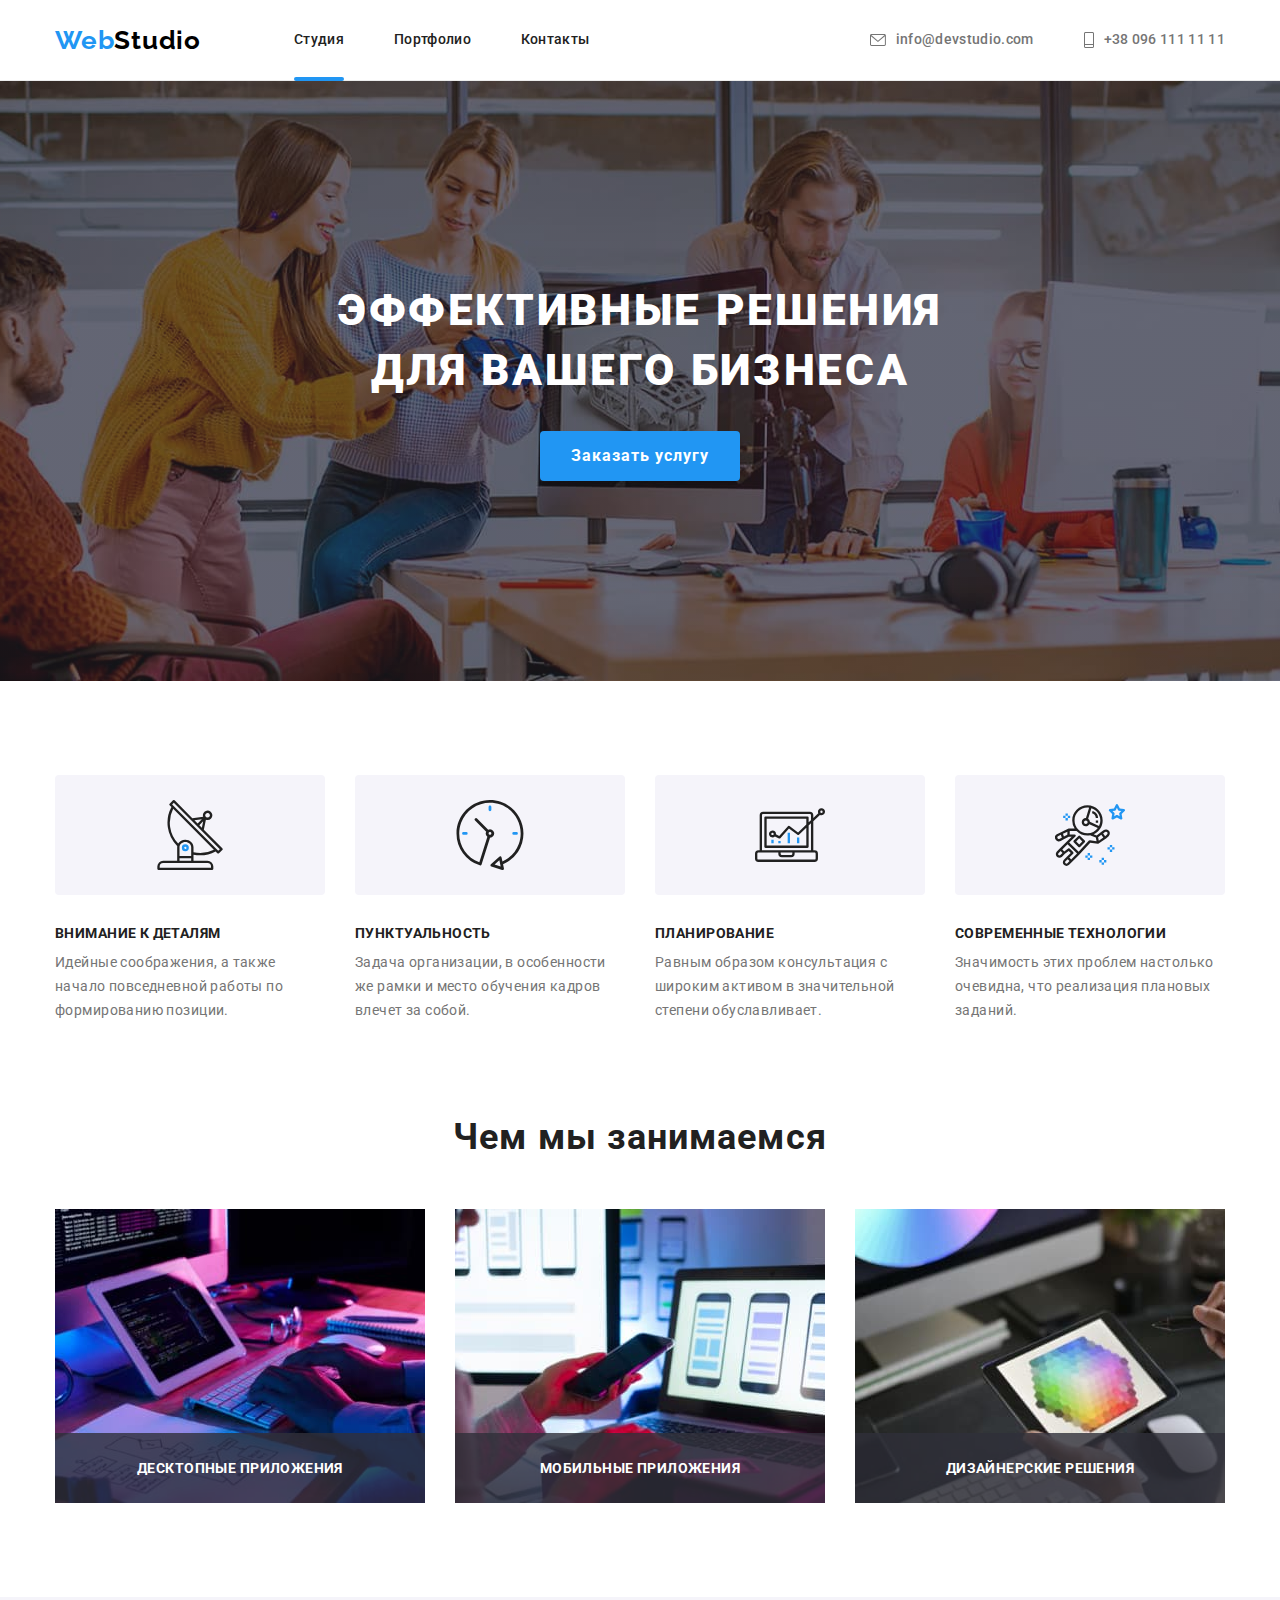
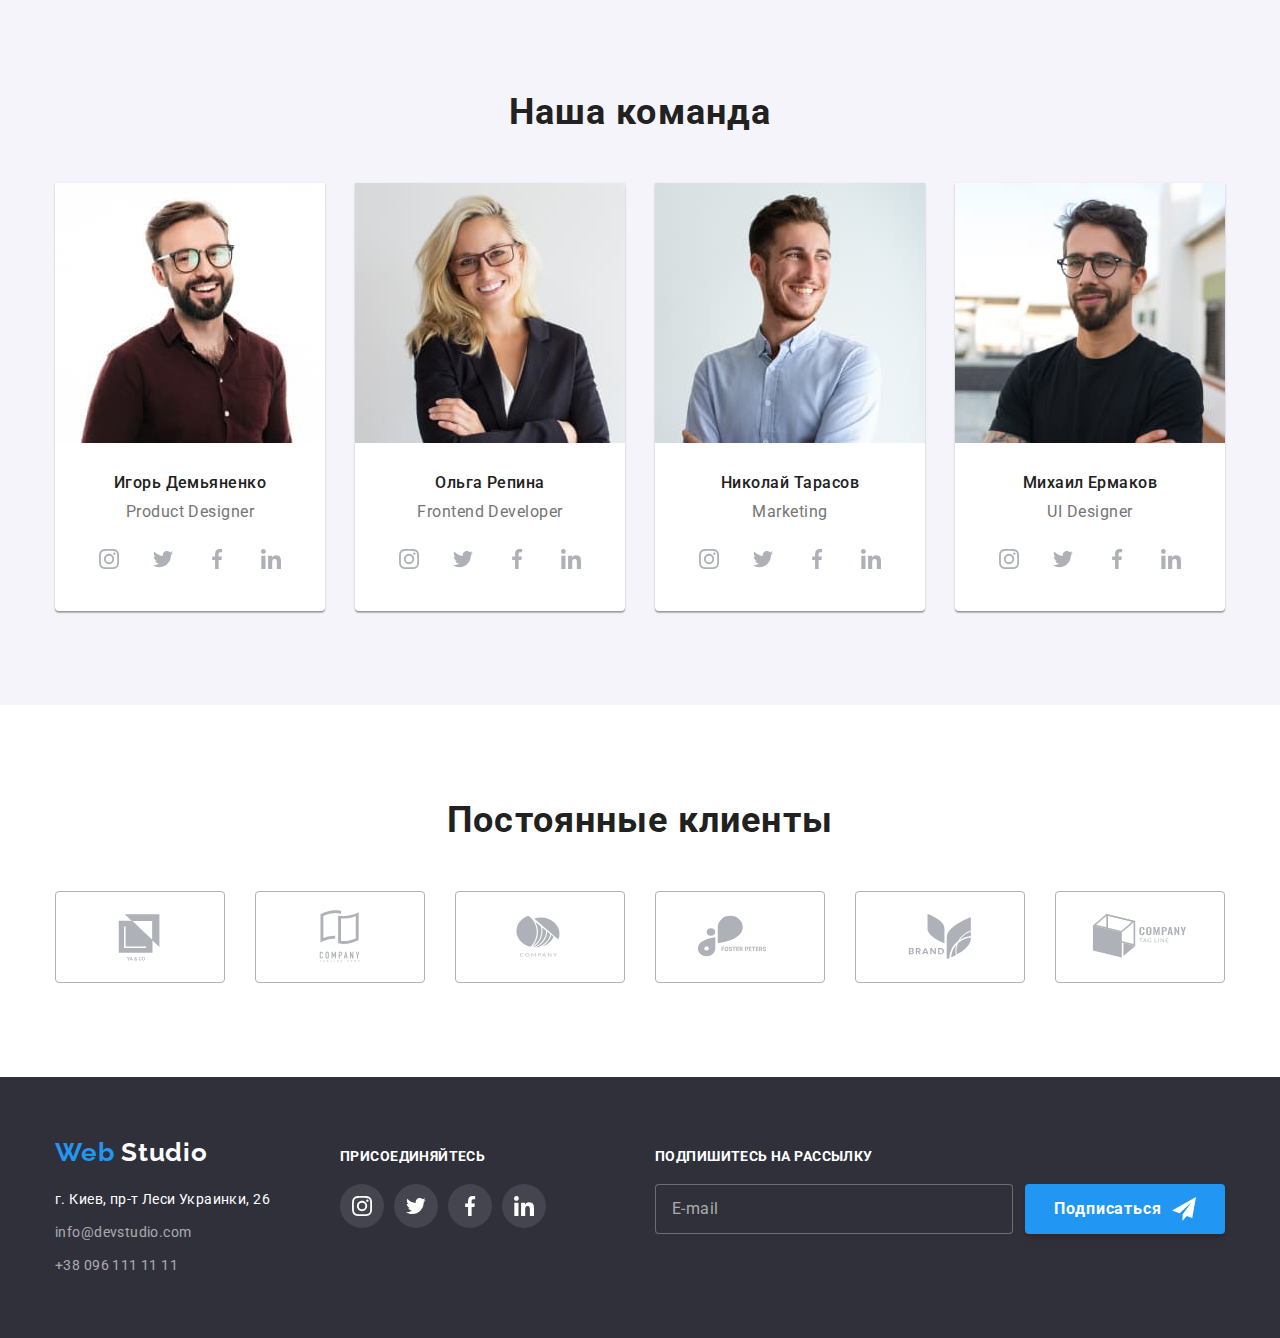
==== commit 3dac61c6: "BEM completed" ====
--- a/index.html
+++ b/index.html
@@ -5,7 +5,9 @@
   <meta charset="UTF-8" />
   <meta http-equiv="X-UA-Compatible" content="IE=edge" />
   <meta name="viewport" content="width=device-width, initial-scale=1.0" />
+
   <meta name="description" content="Розработка и создание сайтов включая создания макета и веб-дизайн" />
+
   <title>WebStudio</title>
   <link rel="preconnect" href="https://fonts.googleapis.com" />
   <link rel="preconnect" href="https://fonts.gstatic.com" crossorigin />
@@ -64,7 +66,7 @@
     <section class="hero">
       <div class="container">
         <h1 class="hero__title">Эффективные решения для вашего бизнеса</h1>
-        <button class="hero__button" type="button" data-modal-open>Заказать услугу</button>
+        <button class="button" type="button" data-modal-open>Заказать услугу</button>
       </div>
     </section>
     <!--/ HERO BLOCK-->
@@ -475,8 +477,8 @@
           <input class="sign-up__input" type="email" name="email" id="sign-up-email" placeholder="E-mail" />
         </label>
 
-        <button class="sign-up__button" type="submit">
-          <span class="sign-up__button-txt">Подписаться</span>
+        <button class="button" type="submit">
+          <span class="txt button__txt">Подписаться</span>
           <svg class="sign-up__icon" width="24" height="24">
             <use href="./images/symbol-icons.svg#icon-send"></use>
           </svg>
@@ -490,65 +492,68 @@
   <div class="backdrop is-hidden" data-modal>
     <div class="modal">
       <!-- FORM -->
-      <form class="modal-form" name="modal-form">
-        <strong class="modal-form-title">Оставьте свои данные, мы вам перезвоним</strong>
-
-        <div class="form-field">
-          <label class="data-title" for="user-name">Имя</label>
-
-          <div class="form-block">
-            <input class="form-input" type="text" autocomplete="name" name="user-name" id="user-name"
+
+      <form class="form" name="modal-form">
+        <strong class="form__title">Оставьте свои данные, мы вам перезвоним</strong>
+
+        <div class="field">
+          <label class="field__title" for="user-name">Имя</label>
+
+
+          <div class="field__block">
+            <input class="field__input" type="text" autocomplete="name" name="user-name" id="user-name"
               placeholder="Имя Фамилия" autofocus required />
-            <svg class="icon" width="18" height="18">
+            <svg class="field__icon" width="18" height="18">
               <use href="./images/symbol-icons.svg#icon-person"></use>
             </svg>
+
           </div>
         </div>
 
 
-        <div class="form-field">
-          <label class="data-title" for="user-tel">Телефон</label>
-          <div class="form-block">
-            <input class="form-input" type="tel" name="user-tel" id="user-tel"
+        <div class="field">
+          <label class="field__title" for="user-tel">Телефон</label>
+          <div class="field__block">
+            <input class="field__input" type="tel" name="user-tel" id="user-tel"
               placeholder="+38 (_ _ _) * * * - _ _ - * *" required />
-            <svg class="icon" width="18" height="18">
+            <svg class="field__icon" width="18" height="18">
               <use href="./images/symbol-icons.svg#icon-phone"></use>
             </svg>
           </div>
 
         </div>
 
-        <div class="form-field">
-          <label class="data-title" for="user-email">Почта</label>
-          <div class="form-block">
-            <input class="form-input" type="email" name="user-email" autocomplete="email" id="user-email"
+        <div class="field">
+          <label class="field__title" for="user-email">Почта</label>
+          <div class="field__block">
+            <input class="field__input" type="email" name="user-email" autocomplete="email" id="user-email"
               placeholder="Введите Ваш email" required />
 
-            <svg class="icon" width="18" height="18">
+            <svg class="field__icon" width="18" height="18">
               <use href="./images/symbol-icons.svg#icon-email"></use>
             </svg>
           </div>
 
         </div>
 
-        <div class="form-field">
-          <label class="data-title" for="user-comments">Комментарий</label>
-          <textarea class="form-input comments" name="user-comments" id="user-comments" rows="10"
+        <div class="field">
+          <label class="field__title" for="user-comments">Комментарий</label>
+          <textarea class="field__input field__comments" name="user-comments" id="user-comments" rows="10"
             placeholder="Введите текст"></textarea>
         </div>
 
-        <label class="block-agreement" for="user-agreement">
-          <input class="input-checkbox" type="checkbox" name="user-agreement" value="user-agreement" id="user-agreement"
-            required />
-          <span class="icon"></span>
-          <span class="agreement-txt">Соглашаюсь с рассылкой и принимаю <a class="agreement-link" href="#"
-              target="“_blank”" rel="noopener noreferrer"> Условия договора</a></span>
+        <label class="checkbox unselectable" for="user-agreement">
+          <input class="checkbox__input hidden-element" type="checkbox" name="user-agreement" value="user-agreement"
+            id="user-agreement" required />
+          <span class="checkbox__icon"></span>
+          <span class="checkbox__txt">Соглашаюсь с рассылкой и принимаю
+            <a class="checkbox__link" href="#" target="“_blank”" rel="noopener noreferrer"> Условия договора</a></span>
         </label>
 
-        <button class="form-button" type="submit">Отправить</button>
+        <button class="button" type="submit">Отправить</button>
       </form>
       <!--/ FORM  -->
-      <button class="close-button" type="button" data-modal-close>
+      <button class="modal__button" type="button" data-modal-close>
         <svg class="icon" width="18" height="18">
           <use href="./images/symbol-icons.svg#icon-close-black"></use>
         </svg>
--- a/css/styles.css
+++ b/css/styles.css
@@ -15,8 +15,6 @@
     --timing-function: cubic-bezier(0.4, 0, 0.2, 1);
 }
 
-
-
 body {
     background-color: var(--background-color-white);
     color: var(--main-text-color);
@@ -25,11 +23,19 @@
     letter-spacing: 0.02em;
 }
 
+main {
+    padding-top: 81px;
+}
+
+/* button */
 button {
     font-family: inherit;
     cursor: pointer;
 }
 
+
+
+/* ----------/ button */
 img {
     display: block;
     max-width: 100%;
@@ -75,14 +81,57 @@
     clip-path: inset(100%);
     clip: rect(0 0 0 0);
     overflow: hidden;
+
+    /* Second method */
+    -webkit-appearance: none;
+    -moz-appearance: none;
+    appearance: none;
+
 }
 
 .centre {
     text-align: center;
 }
 
-main {
-    padding-top: 81px;
+.unselectable {
+    -webkit-touch-callout: none;
+    /* iOS Safari */
+    -webkit-user-select: none;
+    /* Chrome/Safari/Opera */
+    -khtml-user-select: none;
+    /* Konqueror */
+    -moz-user-select: none;
+    /* Firefox */
+    -ms-user-select: none;
+    /* Internet Explorer/Edge */
+    user-select: none;
+    /* Non-prefixed version, currentlynot supported by any browser */
+}
+
+.button {
+    min-width: 200px;
+    min-height: 50px;
+
+    font-family: inherit;
+    cursor: pointer;
+
+    padding: 10px 28px;
+
+    display: inline-flex;
+    align-items: center;
+    justify-content: center;
+
+    font-weight: 700;
+    font-size: 16px;
+    line-height: calc(30/16);
+    letter-spacing: 0.06em;
+
+    color: #ffffff;
+
+    background-color: var(--accent-color);
+    box-shadow: 0px 4px 4px rgba(0, 0, 0, 0.15);
+    border: 1px transparent;
+    border-radius: 4px;
 }
 
 /*--/ Utilities */
@@ -259,22 +308,7 @@
     text-transform: uppercase;
 }
 
-.hero__button {
-    display: inline-block;
-    padding: 10px 32px;
-    min-width: 200px;
-    border-radius: 4px;
-
-    background-color: var(--accent-color);
-    color: #ffffff;
-    box-shadow: 0px 4px 4px rgba(0, 0, 0, 0.15);
-    border: 1px transparent;
-
-    font-weight: 700;
-    font-size: 16px;
-    line-height: 1.88;
-    letter-spacing: 0.06em;
-}
+
 
 /*--/ Hero block */
 
@@ -564,47 +598,13 @@
     align-items: flex-end;
 }
 
-
 .sign-up__block {
     display: block;
     margin-right: 12px;
 }
 
-/* .sign-up__title {
-    display: block;
-    margin-bottom: 20px;
-
-    font-weight: 700;
-    color: #FFFFFF;
-} */
-
-.sign-up__button {
-    width: 200px;
-    height: 50px;
-
-    background-color: var(--accent-color);
-    background-origin: border-box;
-
-    box-shadow: 0px 4px 4px rgba(0, 0, 0, 0.15);
-
-    border-radius: 4px;
-    border: 1px solid transparent;
-
-
-    display: flex;
-    align-items: center;
-    justify-content: center;
-}
-
-.sign-up__button-txt {
+.button__txt {
     margin-right: 10px;
-
-    font-weight: 700;
-    font-size: 16px;
-    line-height: calc(30/16);
-    letter-spacing: 0.06em;
-
-    color: #FFFFFF;
 }
 
 .sign-up__input {
@@ -629,74 +629,69 @@
     color: rgba(255, 255, 255, 0.6);
 }
 
+
 /* Portfolio-Page */
 
-.filter.flex-container {
+.portfolio {
+    padding-top: 94px;
+    padding-bottom: 94px;
+}
+
+/*-------------- PAGE FILTER--------- */
+.filter {
     display: flex;
     justify-content: center;
+    gap: 8px;
     margin-bottom: 50px;
 }
 
-.filter .item:not(:last-child) {
-    margin-right: 8px;
-}
-
-.button-filter {
-    padding-top: 6px;
-    padding-bottom: 6px;
-    padding-right: 22px;
-    padding-left: 22px;
+.filter__button {
+    min-width: auto;
+    min-height: auto;
+
+    padding: 6px 22px;
 
     color: var(--title-text-color);
     background-color: #F5F4FA;
-    border-radius: 4px;
-    border: 1px transparent;
+    box-shadow: none;
 
     font-weight: 500;
-    font-size: 16px;
     line-height: 1.62;
-    text-align: center;
     letter-spacing: 0.03em;
 
     /* animation */
-    transition-property: background-color;
+    transition-property: background-color, color;
     transition-duration: 250ms;
     transition-timing-function: cubic-bezier(0.4, 0, 0.2, 1);
     transition-delay: 0s;
 }
 
-.button-filter:hover,
-.button-filter:focus {
+.filter__button:hover,
+.filter__button:focus {
     color: #ffffff;
     background-color: var(--accent-color);
     outline: none;
 }
 
+/*---------- PAGE FILTER-------------- */
 /* Examples of Job */
-.section.portfolio {
-    padding-top: 94px;
-    padding-bottom: 94px;
-}
-
-.portfolio.flex-container {
+
+.card {
     display: flex;
     flex-wrap: wrap;
-}
-
-.portfolio .flex-item {
+    gap: 30px;
+}
+
+.card__item {
     flex-basis: calc((100% - 60px)/3);
-    /* width: calc((100% - 60px)/3); */
-    margin-right: 30px;
-    margin-bottom: 30px;
-}
-
-.portfolio-img-box {
+}
+
+.card__img {
     position: relative;
     overflow: hidden;
-
-}
-
-.portfolio .txt-is-hidden {
+}
+
+.card__tooltip {
     position: absolute;
     top: 0;
     left: 0;
@@ -706,35 +701,28 @@
 
     transform: translateY(100%);
 
+    /* font */
+    font-size: 18px;
+    line-height: 1.56;
+    letter-spacing: 0.03em;
+    color: #FFFFFF;
+
+    background-color: rgba(33, 150, 243, 0.9);
+
     /* animation */
     transition-property: opacity, transform;
     transition-duration: 250ms;
     transition-timing-function: cubic-bezier(0.4, 0, 0.2, 1);
     transition-delay: 0s;
-    /* font */
-    font-size: 18px;
-    line-height: 1.56;
-    letter-spacing: 0.03em;
-    color: #FFFFFF;
-
-    background-color: rgba(33, 150, 243, 0.9);
-}
-
-.portfolio-link:hover .txt-is-hidden,
-.portfolio-link:focus .txt-is-hidden {
+}
+
+.card__link:hover .card__tooltip,
+.card__link:focus .card__tooltip {
     transform: translateY(0);
     opacity: 1;
 }
 
-.portfolio .flex-item:nth-child(3n) {
-    margin-right: 0;
-}
-
-.portfolio .flex-item:not(:nth-child(-n + 6)) {
-    margin-bottom: 0;
-}
-
-.portfolio .text-block {
+.card__block {
     padding-top: 20px;
     padding-bottom: 20px;
     padding-right: 24px;
@@ -742,19 +730,19 @@
     border: 1px solid #EEEEEE;
 }
 
-.portfolio-link {
+.card__link {
     display: block;
     color: var(--main-text-color);
 
     text-decoration: none;
-
+    /* anime */
     transition-property: box-shadow;
     transition-duration: 250ms;
     transition-timing-function: cubic-bezier(0.4, 0, 0.2, 1);
     transition-delay: 0s;
 }
 
-.portfolio .subtitle {
+.card__subtitle {
     margin-bottom: 4px;
 
     font-size: 18px;
@@ -763,21 +751,19 @@
     text-transform: none;
 }
 
-.portfolio .text {
+.card__text {
     font-size: 16px;
     line-height: 1.88;
     letter-spacing: 0.03em;
 }
 
-.portfolio-link:hover,
-.portfolio-link:focus {
+.card__link:hover,
+.card__link:focus {
     outline: none;
     box-shadow: 0px 1px 1px rgba(0, 0, 0, 0.12),
         0px 4px 4px rgba(0, 0, 0, 0.06),
         1px 4px 6px rgba(0, 0, 0, 0.16);
 }
-
-
 
 /* MODAL */
 .backdrop {
@@ -787,8 +773,6 @@
     bottom: 0;
     right: 0;
     z-index: 101;
-    /* width: 100%;
-    height: 100%; */
 
     cursor: not-allowed;
 
@@ -802,8 +786,9 @@
 }
 
 .backdrop.is-hidden {
+    visibility: hidden;
     opacity: 0;
-    visibility: hidden;
+
     pointer-events: none;
 }
 
@@ -829,13 +814,15 @@
     transition-timing-function: cubic-bezier(0.4, 0, 0.2, 1);
 }
 
-
-
-.close-button {
+.modal__button {
     position: absolute;
     top: 8px;
     right: 8px;
 
+    display: flex;
+    align-items: center;
+    justify-content: center;
+
     width: 30px;
     height: 30px;
     border-radius: 50%;
@@ -845,8 +832,14 @@
     border: 1px solid rgba(0, 0, 0, 0.1);
 }
 
+.modal__button:hover .icon,
+.modal__button:focus .icon {
+    transform: rotate(360deg);
+    fill: var(--accent-color);
+}
+
 /* Modal form */
-.modal-form {
+.form {
     display: flex;
     justify-content: center;
     align-items: center;
@@ -855,12 +848,7 @@
     padding: 40px;
 }
 
-.form-field {
-    position: relative;
-    width: 100%;
-}
-
-.modal-form-title {
+.form__title {
     margin-bottom: 12px;
 
     font-size: 20px;
@@ -871,7 +859,13 @@
     color: var(--title-text-color);
 }
 
-.data-title {
+/* Modal form - input */
+.field {
+    position: relative;
+    width: 100%;
+}
+
+.field__title {
     display: block;
     margin-bottom: 4px;
 
@@ -883,7 +877,19 @@
     color: var(--main-text-color);
 }
 
-.form-input {
+.field__block {
+    position: relative;
+}
+
+.field__icon {
+    position: absolute;
+    left: 11px;
+    bottom: 12px;
+
+    display: block;
+}
+
+.field__input {
     display: block;
     padding-left: 42px;
     width: 100%;
@@ -899,24 +905,47 @@
     transition-delay: 0s;
 }
 
-.form-input:focus,
-.form-input:hover {
+.field__input:focus,
+.field__input:hover {
     outline-color: var(--accent-color);
 }
 
-.form-input.comments {
+.field__comments {
     padding: 12px 16px;
     margin-bottom: 20px;
     height: 120px;
     resize: none;
 }
 
-/* ----------Form Agreement------ */
-.block-agreement {
+.field__icon,
+.modal__button .icon {
+    fill: currentColor;
+    transition-property: fill, transform;
+    transition-duration: 250ms;
+    transition-timing-function: cubic-bezier(0.4, 0, 0.2, 1);
+    transition-delay: 0s;
+}
+
+.field__input:focus+.field__icon {
+    fill: var(--accent-color);
+
+    animation: zoom 250ms var(--timing-function) 50ms 1 alternate;
+}
+
+.field__input:not(:placeholder-shown)+.field__icon {
+    fill: var(--accent-color);
+
+    animation: zoom 250ms var(--timing-function) 50ms 1 alternate;
+}
+
+/* ---------- Checkbox ------ */
+.checkbox {
     display: flex;
     align-items: center;
     margin-bottom: 30px;
-
+}
+
+.checkbox__txt {
     font-weight: 400;
     font-size: 14px;
     line-height: calc(24/14);
@@ -925,96 +954,12 @@
     color: var(--main-text-color);
 }
 
-
-.agreement-link {
+.checkbox__link {
     color: var(--accent-color);
     text-underline-offset: 10%;
 }
 
-/*----------/ Form Agreement-------- */
-
-
-.form-button {
-    max-width: 200px;
-    min-width: 200px;
-    padding-top: 10px;
-    padding-bottom: 10px;
-
-    background-color: var(--accent-color);
-
-    box-shadow: 0px 4px 4px rgba(0, 0, 0, 0.15);
-    border-radius: 4px;
-    border-color: transparent;
-
-    font-weight: 700;
-    font-size: 16px;
-    line-height: calc(30/16);
-    letter-spacing: 0.06em;
-
-    color: #FFFFFF;
-}
-
-/* Form icons */
-.form-block {
-    position: relative;
-}
-
-.form-field .icon {
-    position: absolute;
-    left: 11px;
-    bottom: 12px;
-
-    display: block;
-}
-
-.close-button .icon {
-    position: absolute;
-    top: 50%;
-    left: 50%;
-    transform: translate(-50%, -50%);
-}
-
-
-
-
-/* SLide to left side */
-
-.form-field .icon,
-.close-button .icon {
-    fill: currentColor;
-    transition-property: fill, transform;
-    transition-duration: 250ms;
-    transition-timing-function: cubic-bezier(0.4, 0, 0.2, 1);
-    transition-delay: 0s;
-}
-
-.form-input:focus+.icon {
-    fill: var(--accent-color);
-
-    animation: zoom 250ms var(--timing-function) 50ms 1 alternate;
-}
-
-.form-input:not(:placeholder-shown)+.icon {
-    fill: var(--accent-color);
-
-    animation: zoom 250ms var(--timing-function) 50ms 1 alternate;
-}
-
-.close-button:hover .icon,
-.close-button:focus .icon {
-    transform: translate(-50%, -50%) rotate(360deg);
-    fill: var(--accent-color);
-}
-
-/* Checkbox */
-.input-checkbox:checked,
-.input-checkbox {
-    -webkit-appearance: none;
-    -moz-appearance: none;
-    appearance: none;
-}
-
-.input-checkbox+.icon {
+.checkbox__icon {
     display: inline-block;
     width: 16px;
     height: 15px;
@@ -1022,9 +967,10 @@
     border-radius: 2px;
 
     margin-right: 7px;
-}
-
-.input-checkbox:checked+.icon {
+
+}
+
+.checkbox__input:checked+.checkbox__icon {
     background-color: var(--accent-color);
     background-image: url("../images/icon-check.svg");
     background-size: contain;
@@ -1034,6 +980,7 @@
     animation: zoom 250ms var(--timing-function) 50ms 1 alternate;
 }
 
+/* Checkbox */
 @keyframes zoom {
     0% {
         transform: scale(1);
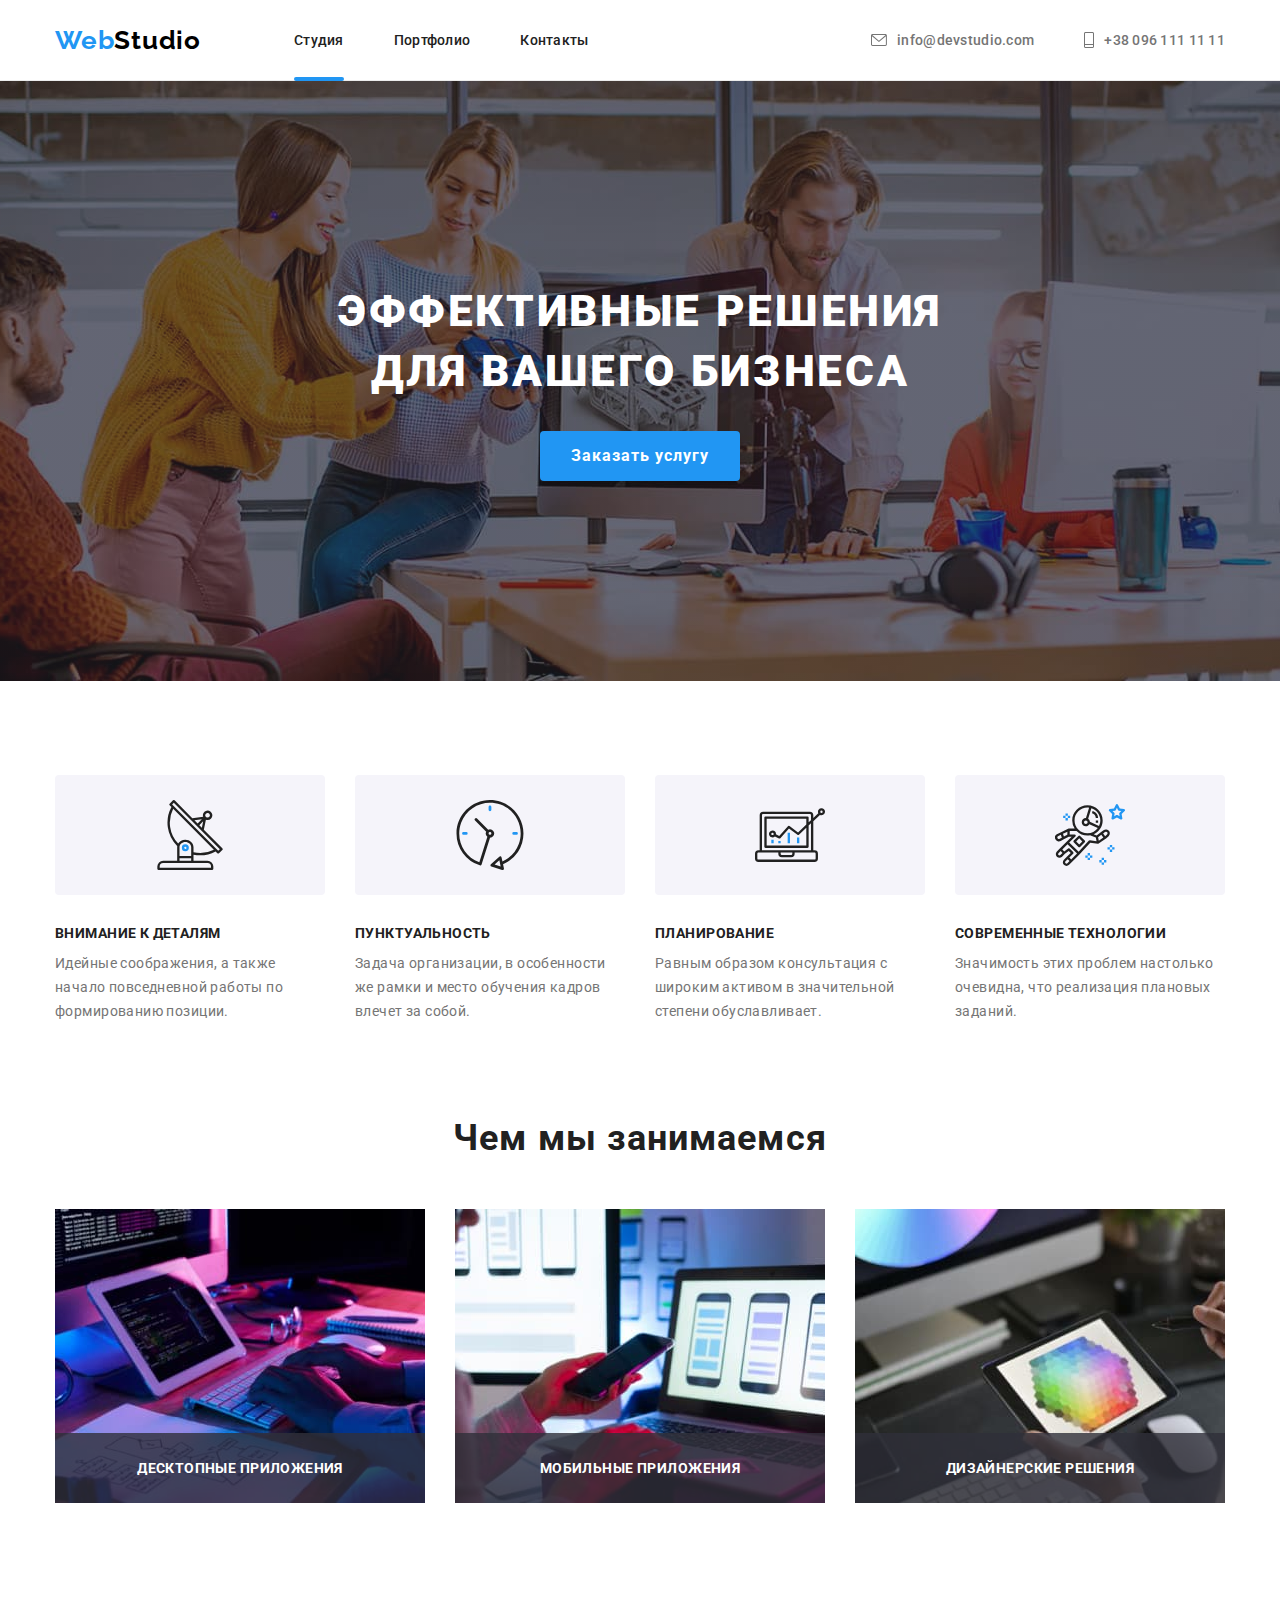
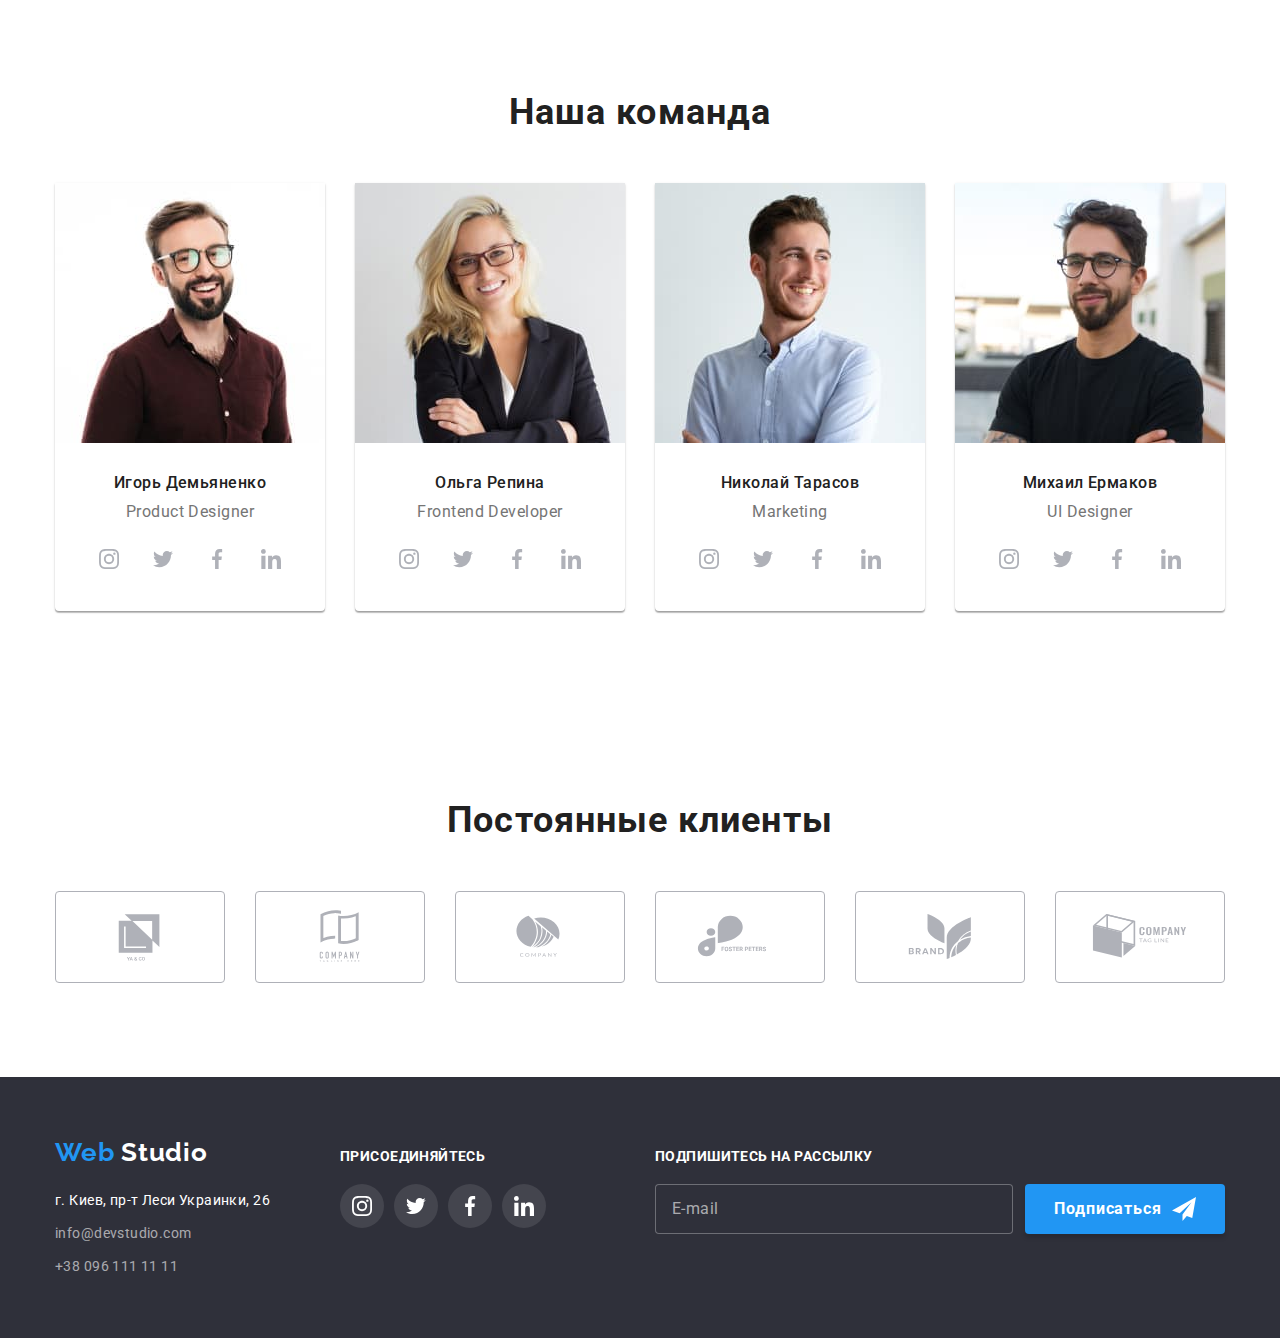
==== commit daeb787d: "scss done" ====
--- a/index.html
+++ b/index.html
@@ -14,9 +14,11 @@
   <link href="https://fonts.googleapis.com/css2?family=Raleway:wght@700&family=Roboto:wght@400;500;700;900&display=swap"
     rel="stylesheet" />
   <!-- NORMALIZE -->
-  <link rel="stylesheet" href="https://cdn.jsdelivr.net/npm/modern-normalize@1.1.0/modern-normalize.min.css" />
+  <!-- <link rel="stylesheet" href="https://cdn.jsdelivr.net/npm/modern-normalize@1.1.0/modern-normalize.min.css" /> -->
   <!-- DEVELOPER CSS -->
-  <link rel="stylesheet" href="./css/styles.css" />
+  <!-- <link rel="stylesheet" href="./css/styles.css" /> -->
+  <!-- preprocesor -->
+  <link rel="stylesheet" href="./css/main.min.css" />
 </head>
 
 <body>
@@ -25,13 +27,13 @@
     <div class="container navigation-panel">
       <!--NAVIGATION-->
       <nav class="main-nav">
-        <a href="./" class="logo">Web<span class="logo--black">Studio</span></a>
+        <a href="./" class="logo main-nav__logo">Web<span class="logo--black">Studio</span></a>
         <ul class="site-nav list">
           <li class="site-nav__item">
-            <a href="./" class="site-nav__link current">Студия</a>
-          </li>
-          <li class="site-nav__item"><a href="./portfolio.html" class="site-nav__link">Портфолио</a></li>
-          <li class="site-nav__item"><a href="#contacts-address" class="site-nav__link">Контакты</a></li>
+            <a href="./" class="link  site-nav__link link--active">Студия</a>
+          </li>
+          <li class="site-nav__item"><a href="./portfolio.html" class="link site-nav__link">Портфолио</a></li>
+          <li class="site-nav__item"><a href="#contacts-address" class="link  site-nav__link">Контакты</a></li>
         </ul>
       </nav>
       <!--/ NAVIGATION-->
@@ -39,7 +41,7 @@
       <!--CONTACTS-->
       <ul class="contacts list">
         <li class="contacts__item">
-          <a href="mailto:nfo@devstudio.com" class="contacts__link">
+          <a href="mailto:nfo@devstudio.com" class="link  contacts__link">
             <svg class="contacts__icon" width="16px" height="12px">
               <use href="./images/symbol-icons.svg#icon-envelope"></use>
             </svg>
@@ -47,7 +49,7 @@
           </a>
         </li>
         <li class="contacts__item">
-          <a href="tel:+380961111111" class="contacts__link">
+          <a href="tel:+380961111111" class="link  contacts__link">
             <svg class="contacts__icon" width="10px" height="16px">
               <use href="./images/symbol-icons.svg#icon-smartphone"></use>
             </svg>
@@ -77,8 +79,8 @@
       <div class="container">
         <h2 class="hidden-element">Сильные стороны компании</h2>
 
-        <ul class="feature__flex-container list">
-          <li class="feature__item ">
+        <ul class="card list">
+          <li class="feature__item">
             <div class="feature__icon">
               <svg width="70" height="70">
                 <use href="./images/symbol-icons.svg#icon-aerial"></use>
@@ -91,7 +93,7 @@
             </p>
           </li>
 
-          <li class="feature__item ">
+          <li class="feature__item">
             <div class="feature__icon">
               <svg width="70" height="70">
                 <use href="./images/symbol-icons.svg#icon-clock"></use>
@@ -115,7 +117,7 @@
             </p>
           </li>
 
-          <li class="feature__item ">
+          <li class="feature__item">
             <div class="feature__icon">
               <svg width="70" height="70">
                 <use href="./images/symbol-icons.svg#icon-astronaut"></use>
@@ -137,17 +139,24 @@
     <section class="works">
       <div class="container">
         <h2 class="title works__title ">Чем мы занимаемся</h2>
-        <ul class="works__flex-container list">
+        <ul class="card list">
           <li class="works__item">
-            <img src="./images/works/box1.jpg" alt="Десктопные приложения" width="370" height="294" />
+            <div class="card__img">
+              <img src="./images/works/box1.jpg" alt="Десктопные приложения" width="370" height="294" />
+            </div>
             <h3 class="subtitle works__subtitle">Десктопные приложения</h3>
           </li>
           <li class="works__item">
-            <img src="./images/works/box2.jpg" alt="Мобильные приложения" width="370" height="294" />
+            <div class="card__img">
+              <img src="./images/works/box2.jpg" alt="Мобильные приложения" width="370" height="294" />
+
+            </div>
             <h3 class="subtitle works__subtitle">Мобильные приложения</h3>
           </li>
           <li class="works__item">
-            <img src="./images/works/box3.jpg" alt="Дизайнерские решения" width="370" height="294" />
+            <div class="card__img">
+              <img src="./images/works/box3.jpg" alt="Дизайнерские решения" width="370" height="294" />
+            </div>
             <h3 class="subtitle works__subtitle">Дизайнерские решения</h3>
           </li>
         </ul>
@@ -160,7 +169,7 @@
     <section class="team">
       <div class="container">
         <h2 class="team__title title">Наша команда</h2>
-        <ul class="team__flex-container list">
+        <ul class="card list">
 
           <li class="team__item">
             <img src="./images/team/person1.jpg"
@@ -351,9 +360,9 @@
 
         <h2 class="title clients__title">Постоянные клиенты</h2>
 
-        <ul class="clients__flex list">
+        <ul class="card list">
           <li class="clients__item">
-            <a class="clients__link" aria-label="Клиент1" href="#" target="“_blank”" rel="noopener noreferrer">
+            <a class="link clients__link" aria-label="Клиент1" href="#" target="“_blank”" rel="noopener noreferrer">
               <svg class="clients__icon" width="106" height="60">
                 <use href="./images/symbol-icons.svg#icon-client-1"></use>
               </svg>
@@ -361,7 +370,7 @@
           </li>
 
           <li class="clients__item">
-            <a class="clients__link" aria-label="Клиент2" href="#" target="“_blank”" rel="noopener noreferrer">
+            <a class="link clients__link" aria-label="Клиент2" href="#" target="“_blank”" rel="noopener noreferrer">
               <svg class="clients__icon" width="106" height="60">
                 <use href="./images/symbol-icons.svg#icon-client-2"></use>
               </svg>
@@ -369,7 +378,7 @@
           </li>
 
           <li class="clients__item">
-            <a class="clients__link" aria-label="Клиент3" href="#" target="“_blank”" rel="noopener noreferrer">
+            <a class="link clients__link" aria-label="Клиент3" href="#" target="“_blank”" rel="noopener noreferrer">
               <svg class="clients__icon" width="106" height="60">
                 <use href="./images/symbol-icons.svg#icon-client-3"></use>
               </svg>
@@ -377,7 +386,7 @@
           </li>
 
           <li class="clients__item">
-            <a class="clients__link" aria-label="Клиент4" href="#" target="“_blank”" rel="noopener noreferrer">
+            <a class="link clients__link" aria-label="Клиент4" href="#" target="“_blank”" rel="noopener noreferrer">
               <svg class="clients__icon" width="106" height="60">
                 <use href="./images/symbol-icons.svg#icon-client-4"></use>
               </svg>
@@ -385,7 +394,7 @@
           </li>
 
           <li class="clients__item">
-            <a class="clients__link" aria-label="Клиент5" href="#" target="“_blank”" rel="noopener noreferrer">
+            <a class="link clients__link" aria-label="Клиент5" href="#" target="“_blank”" rel="noopener noreferrer">
               <svg class="clients__icon" width="106" height="60">
                 <use href="./images/symbol-icons.svg#icon-client-5"></use>
               </svg>
@@ -393,7 +402,7 @@
           </li>
 
           <li class="clients__item">
-            <a class="clients__link" aria-label="Клиент6" href="#" target="“_blank”" rel="noopener noreferrer">
+            <a class="link clients__link" aria-label="Клиент6" href="#" target="“_blank”" rel="noopener noreferrer">
               <svg class="clients__icon" width="106" height="60">
                 <use href="./images/symbol-icons.svg#icon-client-6"></use>
               </svg>
@@ -417,13 +426,13 @@
           <ul class="address__block list">
             <li class="address__item">
               <a href="https://goo.gl/maps/TPmQFiWesqaCnMbB8" target="“_blank”" rel="noopener noreferrer"
-                class="address__link  address__link--color">г. Киев, пр-т Леси Украинки, 26</a>
+                class="link address__link  address__link--color">г. Киев, пр-т Леси Украинки, 26</a>
             </li>
             <li class="address__item">
-              <a href="mailto:nfo@devstudio.com" class="address__link ">info@devstudio.com</a>
+              <a href="mailto:nfo@devstudio.com" class="link address__link ">info@devstudio.com</a>
             </li>
             <li class="address__item">
-              <a href="tel:+380961111111" class="address__link ">+38 096 111 11 11</a>
+              <a href="tel:+380961111111" class="link address__link ">+38 096 111 11 11</a>
             </li>
           </ul>
         </address>
--- a/css/styles.css
+++ b/css/styles.css
@@ -1,13 +1,38 @@
 :root {
     /* Colors */
     --title-text-color: #212121;
+    --title-white-color: #ffffff;
     --accent-color: #2196F3;
     --main-text-color: #757575;
-    --address-text: rgba(255, 255, 255, 0.6);
+
+    --address-text-gray: rgba(255, 255, 255, 0.6);
+    --address-text-white: #ffffff;
+
+    --button-text-color: #ffffff;
     --background-color-white: #ffffff;
     --background-color-gray: #F5F4FA;
     --background-color-black: #2F303A;
 
+    --header-border-bottom: #ECECEC;
+    --white-color-logo: #ffffff;
+    --black-color-logo: #000000;
+    --hero-gradient-color: linear-gradient(to right, rgba(47, 48, 58, 0.4), rgba(47, 48, 58, 0.4));
+    --bg-color-transparent-grey: rgba(47, 48, 58, 0.8);
+    --box-shadow-team: 0px 1px 3px rgba(0, 0, 0, 0.12), 0px 1px 1px rgba(0, 0, 0, 0.14), 0px 2px 1px rgba(0, 0, 0, 0.2);
+    --bg-social-link: rgba(255, 255, 255, 0.1);
+    --social-icon-color-hover: #ffffff;
+    --social-icon-color: #afb1b8;
+    --client-icon-color: #afb1b8;
+    --client-border-color: #AFB1B8;
+
+    --input-border: rgba(255, 255, 255, 0.3);
+    --input-placeholder: rgba(255, 255, 255, 0.6);
+    --input-text: rgba(255, 255, 255, 0.6);
+    --tooltip-color: #ffffff;
+    --card-border-color: #eeeeee;
+    --bg-backdrop: rgba(0, 0, 0, 0.2);
+    --button-border: rgba(0, 0, 0, 0.1);
+
     /* Other */
     --indent: 30px;
     --items: 3;
@@ -27,15 +52,6 @@
     padding-top: 81px;
 }
 
-/* button */
-button {
-    font-family: inherit;
-    cursor: pointer;
-}
-
-
-
-/* ----------/ button */
 img {
     display: block;
     max-width: 100%;
@@ -58,7 +74,7 @@
     padding: 0;
     margin: 0;
 
-    list-style-type: none
+    list-style-type: none;
 }
 
 .container {
@@ -87,10 +103,6 @@
     -moz-appearance: none;
     appearance: none;
 
-}
-
-.centre {
-    text-align: center;
 }
 
 .unselectable {
@@ -126,7 +138,7 @@
     line-height: calc(30/16);
     letter-spacing: 0.06em;
 
-    color: #ffffff;
+    color: var(--button-text-color);
 
     background-color: var(--accent-color);
     box-shadow: 0px 4px 4px rgba(0, 0, 0, 0.15);
@@ -134,7 +146,18 @@
     border-radius: 4px;
 }
 
-/*--/ Utilities */
+.card {
+    display: flex;
+    flex-wrap: wrap;
+    gap: 30px;
+}
+
+.card__item {
+    /* position: relative; */
+    flex-basis: calc((100% - var(--indent) * (var(--items) - 1)) / var(--items));
+}
+
+/*--/ Utilities*/
 
 /* Page header */
 .header {
@@ -145,8 +168,9 @@
     z-index: 100;
 
     width: 100%;
-    border-bottom: 1px solid #ECECEC;
-    background-color: #ffffff;
+    border-bottom: 1px solid var(--header-border-bottom);
+
+    background-color: var(--background-color-white);
 }
 
 .navigation-panel {
@@ -169,7 +193,6 @@
 .site-nav {
     display: flex;
     gap: 50px;
-    margin-left: 93px;
 }
 
 /* Site navigation */
@@ -185,12 +208,16 @@
     text-decoration: none;
 }
 
+.main-nav__logo {
+    margin-right: 93px;
+}
+
 .logo--black {
-    color: #000000;
+    color: var(--black-color-logo);
 }
 
 .logo--white {
-    color: #ffffff;
+    color: var(--white-color-logo);
 }
 
 .site-nav__link,
@@ -232,7 +259,7 @@
 .address__link:hover,
 .address__link:focus,
 
-.link.current {
+.site-nav__link--active {
     color: var(--accent-color);
     outline: none;
 }
@@ -242,7 +269,7 @@
     fill: currentColor;
 }
 
-.site-nav__link.current::after {
+.site-nav__link--active::after {
     position: absolute;
     bottom: -1px;
 
@@ -289,7 +316,7 @@
     background-size: cover;
     background-position: center;
     background-color: var(--background-color-black);
-    background-image: linear-gradient(to right, rgba(47, 48, 58, 0.4), rgba(47, 48, 58, 0.4)), url(../images/hero/hero-bg.jpg);
+    background-image: var(--hero-gradient-color), url(../images/hero/hero-bg.jpg);
     background-repeat: no-repeat;
 }
 
@@ -299,7 +326,7 @@
     margin-bottom: 30px;
     width: 696px;
 
-    color: #ffffff;
+    color: var(--title-white-color);
 
     font-weight: 900;
     font-size: 44px;
@@ -316,17 +343,8 @@
 .feature {
     padding-top: 94px;
     padding-bottom: 47px;
-}
-
-.feature__flex-container {
-    display: flex;
-    flex-wrap: wrap;
-    gap: 30px;
-}
-
-.feature__item {
+
     --items: 4;
-    flex-basis: calc((100% - var(--indent) * (var(--items) - 1)) / var(--items));
 }
 
 .feature__subtitle {
@@ -356,23 +374,14 @@
 .works {
     padding-top: 47px;
     padding-bottom: 94px;
+    --items: 3;
 }
 
 .works__title {
     margin-bottom: 50px;
 }
 
-.works__flex-container {
-    display: flex;
-    gap: 30px;
-    flex-wrap: wrap;
-    --items: 3;
-}
-
-.works__item {
-    position: relative;
-    flex-basis: calc((100% - var(--indent) * (var(--items) - 1)) / var(--items));
-}
+
 
 .works__subtitle {
     position: absolute;
@@ -383,8 +392,8 @@
     padding-bottom: 27px;
 
     text-align: center;
-    background-color: rgba(47, 48, 58, 0.8);
-    color: #FFFFFF;
+    background-color: var(--bg-color-transparent-grey);
+    color: var(--title-white-color);
 }
 
 /* --/ --------W-O-R-K--------*/
@@ -396,27 +405,22 @@
     text-align: center;
 
     background-color: var(--background-color-gray);
+    --item: 4;
 }
 
 .team__title {
     margin-bottom: 50px;
 }
 
-.team__flex-container {
-    display: flex;
-    gap: 30px;
-}
-
 .team__item {
-    flex-basis: calc((100%-90px)/4);
+    flex-basis: calc((100% - var(--indent) * (var(--items) - 1)) / var(--items));
 
     border-bottom-right-radius: 4px;
     border-bottom-left-radius: 4px;
 
     background-color: var(--background-color-white);
-    box-shadow: 0px 1px 3px rgba(0, 0, 0, 0.12),
-        0px 1px 1px rgba(0, 0, 0, 0.14),
-        0px 2px 1px rgba(0, 0, 0, 0.2);
+
+    box-shadow: var(--box-shadow-team);
 }
 
 .team__text-box {
@@ -455,28 +459,30 @@
     width: 44px;
     height: 44px;
     border-radius: 50%;
-
-    fill: #afb1b8;
+    color: var(--social-icon-color);
+
     /* animation */
-    transition-property: background-color;
+    transition-property: background-color, color;
     transition-duration: 250ms;
     transition-timing-function: cubic-bezier(0.4, 0, 0.2, 1);
     transition-delay: 0s;
 }
 
 .social__link--background {
-    background-color: rgba(255, 255, 255, 0.1);
-}
+    background-color: var(--bg-social-link);
+}
+
+
 
 .social__link:hover,
 .social__link:focus {
     background-color: var(--accent-color);
     outline: none;
-    fill: #ffffff;
+    color: var(--social-icon-color-hover);
 }
 
 .social__icon {
-    transition: fill 250ms cubic-bezier(0.4, 0, 0.2, 1) 0ms;
+    fill: currentColor;
 }
 
 /* SOCIAL NETS */
@@ -506,10 +512,10 @@
     width: 170px;
     height: 92px;
 
-    border: 1px solid #AFB1B8;
+    border: 1px solid var(--client-border-color);
     border-radius: 4px;
 
-    color: #afb1b8;
+    color: var(--client-icon-color);
 
     /* animation */
     transition-property: border-color, color;
@@ -567,7 +573,7 @@
 .address__link {
     display: block;
 
-    color: rgba(255 255 255 /.6);
+    color: var(--address-text-gray);
     font-style: normal;
     text-decoration: none;
 
@@ -579,7 +585,7 @@
 }
 
 .address__link--color {
-    color: #ffffff;
+    color: var(--address-text-white);
 }
 
 
@@ -588,7 +594,7 @@
     margin-bottom: 20px;
 
     font-weight: 700;
-    color: #ffffff;
+    color: var(--title-white-color);
 }
 
 /*-------------FOOTER Sign up form ----------*/
@@ -619,14 +625,14 @@
     letter-spacing: 0.03em;
 
     padding: 15px 16px;
-    border: 1px solid rgba(255, 255, 255, 0.3);
+    border: 1px solid var(--input-border);
     background-color: var(--background-color-black);
     border-radius: 4px;
-    color: #2196F3;
+    color: var(--input-text);
 }
 
 .sign-up__input::placeholder {
-    color: rgba(255, 255, 255, 0.6);
+    color: var(--input-placeholder);
 }
 
 
@@ -652,7 +658,8 @@
     padding: 6px 22px;
 
     color: var(--title-text-color);
-    background-color: #F5F4FA;
+
+    background-color: var(--background-color-gray);
     box-shadow: none;
 
     font-weight: 500;
@@ -668,7 +675,7 @@
 
 .filter__button:hover,
 .filter__button:focus {
-    color: #ffffff;
+    color: var(--button-text-color);
     background-color: var(--accent-color);
     outline: none;
 }
@@ -676,15 +683,7 @@
 /*---------- PAGE FILTER-------------- */
 /* Examples of Job */
 
-.card {
-    display: flex;
-    flex-wrap: wrap;
-    gap: 30px;
-}
-
-.card__item {
-    flex-basis: calc((100% - 60px)/3);
-}
+
 
 .card__img {
     position: relative;
@@ -705,7 +704,7 @@
     font-size: 18px;
     line-height: 1.56;
     letter-spacing: 0.03em;
-    color: #FFFFFF;
+    color: var(--tooltip-color);
 
     background-color: rgba(33, 150, 243, 0.9);
 
@@ -727,7 +726,7 @@
     padding-bottom: 20px;
     padding-right: 24px;
     padding-left: 24px;
-    border: 1px solid #EEEEEE;
+    border: 1px solid var(--card-border-color);
 }
 
 .card__link {
@@ -777,7 +776,7 @@
     cursor: not-allowed;
 
     color: #000000;
-    background-color: rgba(0, 0, 0, 0.2);
+    background-color: var(--bg-backdrop);
 
     transition-property: visibility, opacity;
     transition-duration: 500ms;
@@ -827,9 +826,9 @@
     height: 30px;
     border-radius: 50%;
 
-    background: #FFFFFF;
-
-    border: 1px solid rgba(0, 0, 0, 0.1);
+    background-color: #FFFFFF;
+
+    border: 1px solid var(--button-border);
 }
 
 .modal__button:hover .icon,
--- a/css/main.min.css
+++ b/css/main.min.css
@@ -0,0 +1 @@
+/*! modern-normalize v1.1.0 | MIT License | https://github.com/sindresorhus/modern-normalize */*,::before,::after{-webkit-box-sizing:border-box;box-sizing:border-box}html{-moz-tab-size:4;-o-tab-size:4;tab-size:4}html{line-height:1.15;-webkit-text-size-adjust:100%}body{margin:0}body{font-family:system-ui,-apple-system,"Segoe UI",Roboto,Helvetica,Arial,sans-serif,"Apple Color Emoji","Segoe UI Emoji"}hr{height:0;color:inherit}abbr[title]{-webkit-text-decoration:underline dotted;text-decoration:underline dotted}b,strong{font-weight:bolder}code,kbd,samp,pre{font-family:ui-monospace,SFMono-Regular,Consolas,"Liberation Mono",Menlo,monospace;font-size:1em}small{font-size:80%}sub,sup{font-size:75%;line-height:0;position:relative;vertical-align:baseline}sub{bottom:-0.25em}sup{top:-0.5em}table{text-indent:0;border-color:inherit}button,input,optgroup,select,textarea{font-family:inherit;font-size:100%;line-height:1.15;margin:0}button,select{text-transform:none}button,[type=button],[type=reset],[type=submit]{-webkit-appearance:button}::-moz-focus-inner{border-style:none;padding:0}:-moz-focusring{outline:1px dotted ButtonText}:-moz-ui-invalid{box-shadow:none}legend{padding:0}progress{vertical-align:baseline}::-webkit-inner-spin-button,::-webkit-outer-spin-button{height:auto}[type=search]{-webkit-appearance:textfield;outline-offset:-2px}::-webkit-search-decoration{-webkit-appearance:none}::-webkit-file-upload-button{-webkit-appearance:button;font:inherit}summary{display:list-item}:root{--accent-color: #2196f3;--bg-color-white: #ffffff;--bg-color-gray: #f5f4fa;--bg-color-black: #2f303a;--bg-color-transparent-grey: rgba(47, 48, 58, 0.8);--bg-backdrop: rgba(0, 0, 0, 0.2);--btn-text-color: #ffffff;--btn-text-color-secondary: #212121;--btn-border: rgba(0, 0, 0, 0.1);--btn-bg-color-gray: #f5f4fa;--btn-bg-color-white: #ffffff;--title-text-color: #212121;--title-white-color: #ffffff;--main-text-color: #757575;--address-text-gray: rgba(255, 255, 255, 0.6);--address-text-white: #ffffff;--header-border-bottom: #ececec;--white-color-logo: #ffffff;--black-color-logo: #000000;--hero-gradient-color: linear-gradient(to right, rgba(47, 48, 58, 0.4), rgba(47, 48, 58, 0.4));--box-shadow-team: 0px 1px 3px rgba(0, 0, 0, 0.12), 0px 1px 1px rgba(0, 0, 0, 0.14), 0px 2px 1px rgba(0, 0, 0, 0.2);--bg-social-link: rgba(255, 255, 255, 0.1);--social-icon-color-hover: #ffffff;--social-icon-color: #afb1b8;--client-icon-color: #afb1b8;--client-border-color: #afb1b8;--input-border: rgba(255, 255, 255, 0.3);--input-placeholder: rgba(255, 255, 255, 0.6);--input-text: rgba(255, 255, 255, 0.6);--tooltip-color: #ffffff;--card-border-color: #eeeeee;--indent: 30px;--items: 3;--timing-function: cubic-bezier(0.4, 0, 0.2, 1)}body{background-color:var(--background-color-white);color:var(--main-text-color);font-family:Roboto,sans-serif;letter-spacing:.02em}main{padding-top:81px}img{display:block;max-width:100%;height:auto}h1,h2,h3,h4,h5,h6,p,ul{margin:0;padding:0}.list{list-style-type:none}.container{width:1200px;padding-right:15px;padding-left:15px;margin-left:auto;margin-right:auto}.hidden-element{position:absolute;width:1px;height:1px;margin:-1px;border:0;padding:0;white-space:nowrap;-webkit-clip-path:inset(100%);clip-path:inset(100%);clip:rect(0 0 0 0);overflow:hidden;-webkit-appearance:none;-moz-appearance:none;appearance:none}.unselectable{-webkit-touch-callout:none;-webkit-user-select:none;-moz-user-select:none;-ms-user-select:none;user-select:none}.title{color:var(--title-text-color);font-size:36px;line-height:1.1666666667;letter-spacing:0.03em;text-decoration:none;text-align:center}.subtitle{color:var(--title-text-color);font-size:14px;line-height:1.1428571429;letter-spacing:0.03em;text-decoration:none;text-transform:uppercase}.card{display:-webkit-box;display:-ms-flexbox;display:flex;-ms-flex-wrap:wrap;flex-wrap:wrap;-webkit-box-align:center;-ms-flex-align:center;align-items:center;-webkit-box-pack:center;-ms-flex-pack:center;justify-content:center;gap:30px}.link{position:relative;display:block;color:var(--title-text-color);font-weight:500;font-size:14px;line-height:1.1428571429;letter-spacing:0.02em;text-decoration:none;-webkit-transition-property:color;transition-property:color;-webkit-transition-duration:250ms;transition-duration:250ms;-webkit-transition-timing-function:cubic-bezier(0.4, 0, 0.2, 1);transition-timing-function:cubic-bezier(0.4, 0, 0.2, 1)}.link:hover,.link:focus{color:var(--accent-color);outline:none}.logo{display:block;color:var(--accent-color);font-family:"Raleway";font-weight:700;font-size:26px;line-height:1.1923076923;letter-spacing:0.03em;text-decoration:none}.logo--black{color:var(--black-color-logo)}.logo--white{color:var(--white-color-logo)}.button{min-width:200px;min-height:50px;padding:10px 28px;cursor:pointer;display:-webkit-inline-box;display:-ms-inline-flexbox;display:inline-flex;-webkit-box-align:center;-ms-flex-align:center;align-items:center;-webkit-box-pack:center;-ms-flex-pack:center;justify-content:center;font-family:inherit;font-weight:700;font-size:16px;line-height:1.875;letter-spacing:0.06em;color:var(--btn-text-color);background-color:var(--accent-color);-webkit-box-shadow:0px 4px 4px rgba(0,0,0,.15);box-shadow:0px 4px 4px rgba(0,0,0,.15);border:1px rgba(0,0,0,0);border-radius:4px}.filter__button{min-width:auto;min-height:auto;padding:6px 22px;color:var(--btn-text-color-secondary);background-color:var(--btn-bg-color-gray);-webkit-box-shadow:none;box-shadow:none;font-weight:500;font-size:16px;line-height:1.625;letter-spacing:0.03em;-webkit-transition-property:background-color,color;transition-property:background-color,color;-webkit-transition-duration:250ms;transition-duration:250ms;-webkit-transition-timing-function:cubic-bezier(0.4, 0, 0.2, 1);transition-timing-function:cubic-bezier(0.4, 0, 0.2, 1)}.filter__button:hover,.filter__button:focus{color:var(--btn-text-color);background-color:var(--accent-color);outline:none}.modal__button{position:absolute;top:8px;right:8px;display:-webkit-box;display:-ms-flexbox;display:flex;-ms-flex-wrap:wrap;flex-wrap:wrap;-webkit-box-align:center;-ms-flex-align:center;align-items:center;-webkit-box-pack:center;-ms-flex-pack:center;justify-content:center;width:30px;height:30px;border-radius:50%;background-color:var(--btn-bg-color-white);border:1px solid var(--btn-border)}.modal__button:hover .icon,.modal__button:focus .icon{-webkit-transform:rotate(360deg);transform:rotate(360deg);fill:var(--accent-color)}.header{position:fixed;top:0;left:50%;-webkit-transform:translate(-50%);transform:translate(-50%);z-index:100;width:100%;border-bottom:1px solid var(--header-border-bottom);background-color:var(--bg-color-white)}.navigation-panel{display:-webkit-box;display:-ms-flexbox;display:flex}.main-nav{display:-webkit-box;display:-ms-flexbox;display:flex;-webkit-box-align:center;-ms-flex-align:center;align-items:center;-webkit-box-pack:center;-ms-flex-pack:center;justify-content:center}.main-nav__logo{margin-right:93px}.site-nav{display:-webkit-box;display:-ms-flexbox;display:flex;-webkit-box-align:center;-ms-flex-align:center;align-items:center;-webkit-box-pack:center;-ms-flex-pack:center;justify-content:center;gap:50px}.site-nav__link{padding-top:32px;padding-bottom:32px}.contacts{display:-webkit-box;display:-ms-flexbox;display:flex;-webkit-box-align:center;-ms-flex-align:center;align-items:center;-webkit-box-pack:center;-ms-flex-pack:center;justify-content:center;gap:50px;margin-left:auto}.contacts__link{padding-top:32px;padding-bottom:32px;display:-webkit-box;display:-ms-flexbox;display:flex;-webkit-box-align:center;-ms-flex-align:center;align-items:center;-webkit-box-pack:center;-ms-flex-pack:center;justify-content:center;gap:10px;color:inherit}.contacts__icon{fill:currentColor}.link--active::after{position:absolute;bottom:-1px;content:"";display:block;width:100%;height:4px;background-color:var(--accent-color);border-radius:2px}.footer{background-color:var(--bg-color-black)}.bottom{display:-webkit-box;display:-ms-flexbox;display:flex;-webkit-box-align:baseline;-ms-flex-align:baseline;align-items:baseline;padding-top:60px;padding-bottom:60px}.bottom__title{display:block;margin-bottom:20px;font-weight:700;color:var(--title-white-color)}.address{margin-right:70px}.address__logo{margin-bottom:20px}.address__block{display:-webkit-box;display:-ms-flexbox;display:flex;gap:9px;-webkit-box-orient:vertical;-webkit-box-direction:normal;-ms-flex-direction:column;flex-direction:column;font-style:normal}.address__link{font-weight:400;font-size:14px;line-height:1.7142857143;letter-spacing:0.03em;text-decoration:none;color:var(--address-text-gray)}.address__link--color{color:var(--address-text-white)}.hero{padding-top:200px;padding-bottom:200px;max-width:1600px;margin-left:auto;margin-right:auto;text-align:center;background-size:cover;background-position:center;background-color:var(--bg-color-black);background-image:var(--hero-gradient-color),url(../images/hero/hero-bg.jpg);background-repeat:no-repeat}.hero__title{margin-right:auto;margin-left:auto;margin-bottom:30px;width:696px;color:var(--title-white-color);font-weight:900;font-size:44px;line-height:1.3636363636;letter-spacing:0.06em;text-transform:uppercase}.feature{padding-top:94px;padding-bottom:47px}.feature__subtitle{margin-bottom:10px}.feature__item{position:relative;-ms-flex-preferred-size:calc((100% - 90px)/4);flex-basis:calc((100% - 90px)/4)}.feature__text{font-size:14px;line-height:1.7142857143;letter-spacing:0.03em}.feature__icon{display:-webkit-box;display:-ms-flexbox;display:flex;-webkit-box-align:center;-ms-flex-align:center;align-items:center;-webkit-box-pack:center;-ms-flex-pack:center;justify-content:center;height:120px;margin-bottom:30px;border-radius:4px;background-color:var(--bg-color-gray)}.works{padding-top:47px;padding-bottom:94px}.works__item{position:relative;-ms-flex-preferred-size:calc((100% - 60px)/3);flex-basis:calc((100% - 60px)/3)}.works__title{margin-bottom:50px}.works__subtitle{position:absolute;width:100%;bottom:0;padding-top:27px;padding-bottom:27px;text-align:center;background-color:var(--bg-color-transparent-grey);color:var(--title-white-color)}.team{padding-top:94px;padding-bottom:94px;text-align:center;background-color:var(--background-color-gray)}.team__item{position:relative;-ms-flex-preferred-size:calc((100% - 90px)/4);flex-basis:calc((100% - 90px)/4);border-bottom-right-radius:4px;border-bottom-left-radius:4px;background-color:var(--bg-color-white);-webkit-box-shadow:var(--box-shadow-team);box-shadow:var(--box-shadow-team)}.team__text-box{padding-top:30px;padding-bottom:30px}.team__title{margin-bottom:50px}.team__subtitle{margin-bottom:10px;font-weight:500;font-size:16px;line-height:1.1875;letter-spacing:em;text-transform:none}.team__text{margin-bottom:16px;font-size:16px;line-height:1.1875;letter-spacing:0.03em}.clients{padding-top:94px;padding-bottom:94px}.clients__title{margin-bottom:50px}.clients__link{display:-webkit-box;display:-ms-flexbox;display:flex;-webkit-box-align:center;-ms-flex-align:center;align-items:center;-webkit-box-pack:center;-ms-flex-pack:center;justify-content:center;width:170px;height:92px;border-radius:4px;border:1px solid var(--client-border-color);color:var(--client-icon-color);-webkit-transition-property:border-color,color;transition-property:border-color,color;-webkit-transition-duration:250ms;transition-duration:250ms;-webkit-transition-timing-function:cubic-bezier(0.4, 0, 0.2, 1);transition-timing-function:cubic-bezier(0.4, 0, 0.2, 1)}.clients__link:hover,.clients__link:focus{border-color:var(--accent-color)}.clients__icon{fill:currentColor}.backdrop{position:fixed;top:0;left:0;bottom:0;right:0;z-index:101;cursor:not-allowed;color:#000;background-color:var(--bg-backdrop);-webkit-transition-property:opacity,visibility;transition-property:opacity,visibility;-webkit-transition-duration:500ms;transition-duration:500ms;-webkit-transition-timing-function:cubic-bezier(0.4, 0, 0.2, 1);transition-timing-function:cubic-bezier(0.4, 0, 0.2, 1);-webkit-transition-delay:50ms;transition-delay:50ms}.backdrop.is-hidden{visibility:hidden;opacity:0;pointer-events:none}.backdrop.is-hidden .modal{-webkit-transform:translate(-50%, -50%) scale(0.4);transform:translate(-50%, -50%) scale(0.4)}.backdrop .modal{position:absolute;top:50%;left:50%;-webkit-transform:translate(-50%, -50%) scale(1);transform:translate(-50%, -50%) scale(1);width:528px;height:581px;cursor:initial;background-color:var(--bg-color-white);-webkit-transition-property:-webkit-transform;transition-property:-webkit-transform;transition-property:transform;transition-property:transform, -webkit-transform;-webkit-transition-duration:250ms;transition-duration:250ms;-webkit-transition-timing-function:cubic-bezier(0.4, 0, 0.2, 1);transition-timing-function:cubic-bezier(0.4, 0, 0.2, 1);-webkit-transition-delay:0ms;transition-delay:0ms}.form{display:-webkit-box;display:-ms-flexbox;display:flex;-webkit-box-align:center;-ms-flex-align:center;align-items:center;-webkit-box-pack:center;-ms-flex-pack:center;justify-content:center;-webkit-box-orient:vertical;-webkit-box-direction:normal;-ms-flex-direction:column;flex-direction:column;padding:40px}.form__title{margin-bottom:12px;font-size:20px;line-height:1.15;letter-spacing:0.03em;text-align:center;color:var(--title-text-color)}.field{position:relative;width:100%}.field__title{display:block;margin-bottom:4px;font-weight:400;font-size:12px;line-height:1.1666666667;letter-spacing:0.01em;color:var(--main-text-color)}.field__block{position:relative}.field__icon{position:absolute;left:11px;bottom:12px;display:block}.field__input{display:block;padding-left:42px;width:100%;margin-bottom:10px;border:1px solid rgba(33,33,33,.2);border-radius:4px;height:40px;-webkit-transition-property:outline-color;transition-property:outline-color;-webkit-transition-duration:250ms;transition-duration:250ms;-webkit-transition-timing-function:cubic-bezier(0.4, 0, 0.2, 1);transition-timing-function:cubic-bezier(0.4, 0, 0.2, 1)}.field__input:focus,.field__input:hover{outline-color:var(--accent-color)}.field__comments{padding:12px 16px;margin-bottom:20px;height:120px;resize:none}.field__icon,.modal__button .icon{fill:currentColor;-webkit-transition-property:fill,-webkit-transform;transition-property:fill,-webkit-transform;transition-property:fill,transform;transition-property:fill,transform,-webkit-transform;-webkit-transition-duration:250ms;transition-duration:250ms;-webkit-transition-timing-function:cubic-bezier(0.4, 0, 0.2, 1);transition-timing-function:cubic-bezier(0.4, 0, 0.2, 1)}.field__input:focus+.field__icon{fill:var(--accent-color);-webkit-animation:zoom 250ms var(--timing-function) 50ms 1 alternate;animation:zoom 250ms var(--timing-function) 50ms 1 alternate}.field__input:not(:-moz-placeholder-shown)+.field__icon{fill:var(--accent-color);animation:zoom 250ms var(--timing-function) 50ms 1 alternate}.field__input:not(:-ms-input-placeholder)+.field__icon{fill:var(--accent-color);animation:zoom 250ms var(--timing-function) 50ms 1 alternate}.field__input:not(:placeholder-shown)+.field__icon{fill:var(--accent-color);-webkit-animation:zoom 250ms var(--timing-function) 50ms 1 alternate;animation:zoom 250ms var(--timing-function) 50ms 1 alternate}.checkbox{display:-webkit-box;display:-ms-flexbox;display:flex;-ms-flex-wrap:wrap;flex-wrap:wrap;-webkit-box-align:center;-ms-flex-align:center;align-items:center;-webkit-box-pack:center;-ms-flex-pack:center;justify-content:center;gap:0px;margin-bottom:30px}.checkbox__txt{font-weight:400;font-size:14px;line-height:1.7142857143;letter-spacing:.03em;color:var(--main-text-color)}.checkbox__link{color:var(--accent-color);text-underline-offset:10%}.checkbox__icon{display:inline-block;width:16px;height:15px;border:2px solid #000;border-radius:2px;margin-right:7px}.checkbox__input:checked+.checkbox__icon{background-color:var(--accent-color);background-image:url("../images/icon-check.svg");background-size:contain;background-origin:border-box;border-color:rgba(0,0,0,0);-webkit-animation:zoom 250ms var(--timing-function) 50ms 1 alternate;animation:zoom 250ms var(--timing-function) 50ms 1 alternate}@-webkit-keyframes zoom{0%{-webkit-transform:scale(1);transform:scale(1)}50%{-webkit-transform:scale(3);transform:scale(3)}100%{-webkit-transform:scale(2);transform:scale(2)}}@keyframes zoom{0%{-webkit-transform:scale(1);transform:scale(1)}50%{-webkit-transform:scale(3);transform:scale(3)}100%{-webkit-transform:scale(2);transform:scale(2)}}.portfolio{padding-top:94px;padding-bottom:94px}.portfolio__item{position:relative;-ms-flex-preferred-size:calc((100% - 60px)/3);flex-basis:calc((100% - 60px)/3)}.filter{display:-webkit-box;display:-ms-flexbox;display:flex;-ms-flex-wrap:wrap;flex-wrap:wrap;-webkit-box-align:center;-ms-flex-align:center;align-items:center;-webkit-box-pack:center;-ms-flex-pack:center;justify-content:center;gap:8px;margin-bottom:50px}.card__img{position:relative;overflow:hidden}.card__tooltip{position:absolute;top:0;left:0;width:100%;height:100%;padding:63px 24px;-webkit-transform:translateY(100%);transform:translateY(100%);opacity:0;font-size:18px;line-height:1.5555555556;letter-spacing:0.03em;color:var(--tooltip-color);background-color:rgba(33,150,243,.9);-webkit-transition-property:opacity,-webkit-transform;transition-property:opacity,-webkit-transform;transition-property:opacity,transform;transition-property:opacity,transform,-webkit-transform;-webkit-transition-duration:250ms;transition-duration:250ms;-webkit-transition-timing-function:cubic-bezier(0.4, 0, 0.2, 1);transition-timing-function:cubic-bezier(0.4, 0, 0.2, 1)}.card__link:hover .card__tooltip,.card__link:focus .card__tooltip{-webkit-transform:translateY(0);transform:translateY(0);opacity:1}.card__block{padding:20px 24px;border:1px solid var(--card-border-color)}.card__link{color:var(--main-text-color);-webkit-transition-property:-webkit-box-shadow;transition-property:-webkit-box-shadow;transition-property:box-shadow;transition-property:box-shadow, -webkit-box-shadow;-webkit-transition-duration:250ms;transition-duration:250ms;-webkit-transition-timing-function:cubic-bezier(0.4, 0, 0.2, 1);transition-timing-function:cubic-bezier(0.4, 0, 0.2, 1)}.card__link:hover,.card__link:focus{color:var(--main-text-color);-webkit-box-shadow:0px 1px 1px rgba(0,0,0,.12),0px 4px 4px rgba(0,0,0,.06),1px 4px 6px rgba(0,0,0,.16);box-shadow:0px 1px 1px rgba(0,0,0,.12),0px 4px 4px rgba(0,0,0,.06),1px 4px 6px rgba(0,0,0,.16)}.card__subtitle{margin-bottom:4px;font-size:18px;line-height:2;letter-spacing:0.06em;text-transform:none}.card__text{font-size:16px;line-height:1.875;letter-spacing:0.03em}.sign-up{display:-webkit-box;display:-ms-flexbox;display:flex;margin-left:auto;-webkit-box-align:end;-ms-flex-align:end;align-items:flex-end}.sign-up__block{display:block;margin-right:12px}.button__txt{margin-right:10px}.sign-up__input{display:block;width:358px;height:50px;font-weight:400;font-size:16px;line-height:1.25;letter-spacing:.03em;padding:15px 16px;border:1px solid var(--input-border);background-color:var(--bg-color-black);border-radius:4px;color:var(--input-text)}.sign-up__input::-webkit-input-placeholder{color:var(--input-placeholder)}.sign-up__input::-moz-placeholder{color:var(--input-placeholder)}.sign-up__input:-ms-input-placeholder{color:var(--input-placeholder)}.sign-up__input::-ms-input-placeholder{color:var(--input-placeholder)}.sign-up__input::placeholder{color:var(--input-placeholder)}.social{display:-webkit-box;display:-ms-flexbox;display:flex;-ms-flex-wrap:wrap;flex-wrap:wrap;-webkit-box-align:center;-ms-flex-align:center;align-items:center;-webkit-box-pack:center;-ms-flex-pack:center;justify-content:center;gap:10px}.social__link{display:-webkit-box;display:-ms-flexbox;display:flex;-ms-flex-wrap:wrap;flex-wrap:wrap;-webkit-box-align:center;-ms-flex-align:center;align-items:center;-webkit-box-pack:center;-ms-flex-pack:center;justify-content:center;width:44px;height:44px;border-radius:50%;color:var(--social-icon-color);-webkit-transition-property:color,background-color;transition-property:color,background-color;-webkit-transition-duration:250ms;transition-duration:250ms;-webkit-transition-timing-function:cubic-bezier(0.4, 0, 0.2, 1);transition-timing-function:cubic-bezier(0.4, 0, 0.2, 1)}.social__link--background{background-color:var(--bg-social-link)}.social__link:hover,.social__link:focus{background-color:var(--accent-color);outline:none;color:var(--social-icon-color-hover)}.social__icon{fill:currentColor}/*# sourceMappingURL=main.min.css.map */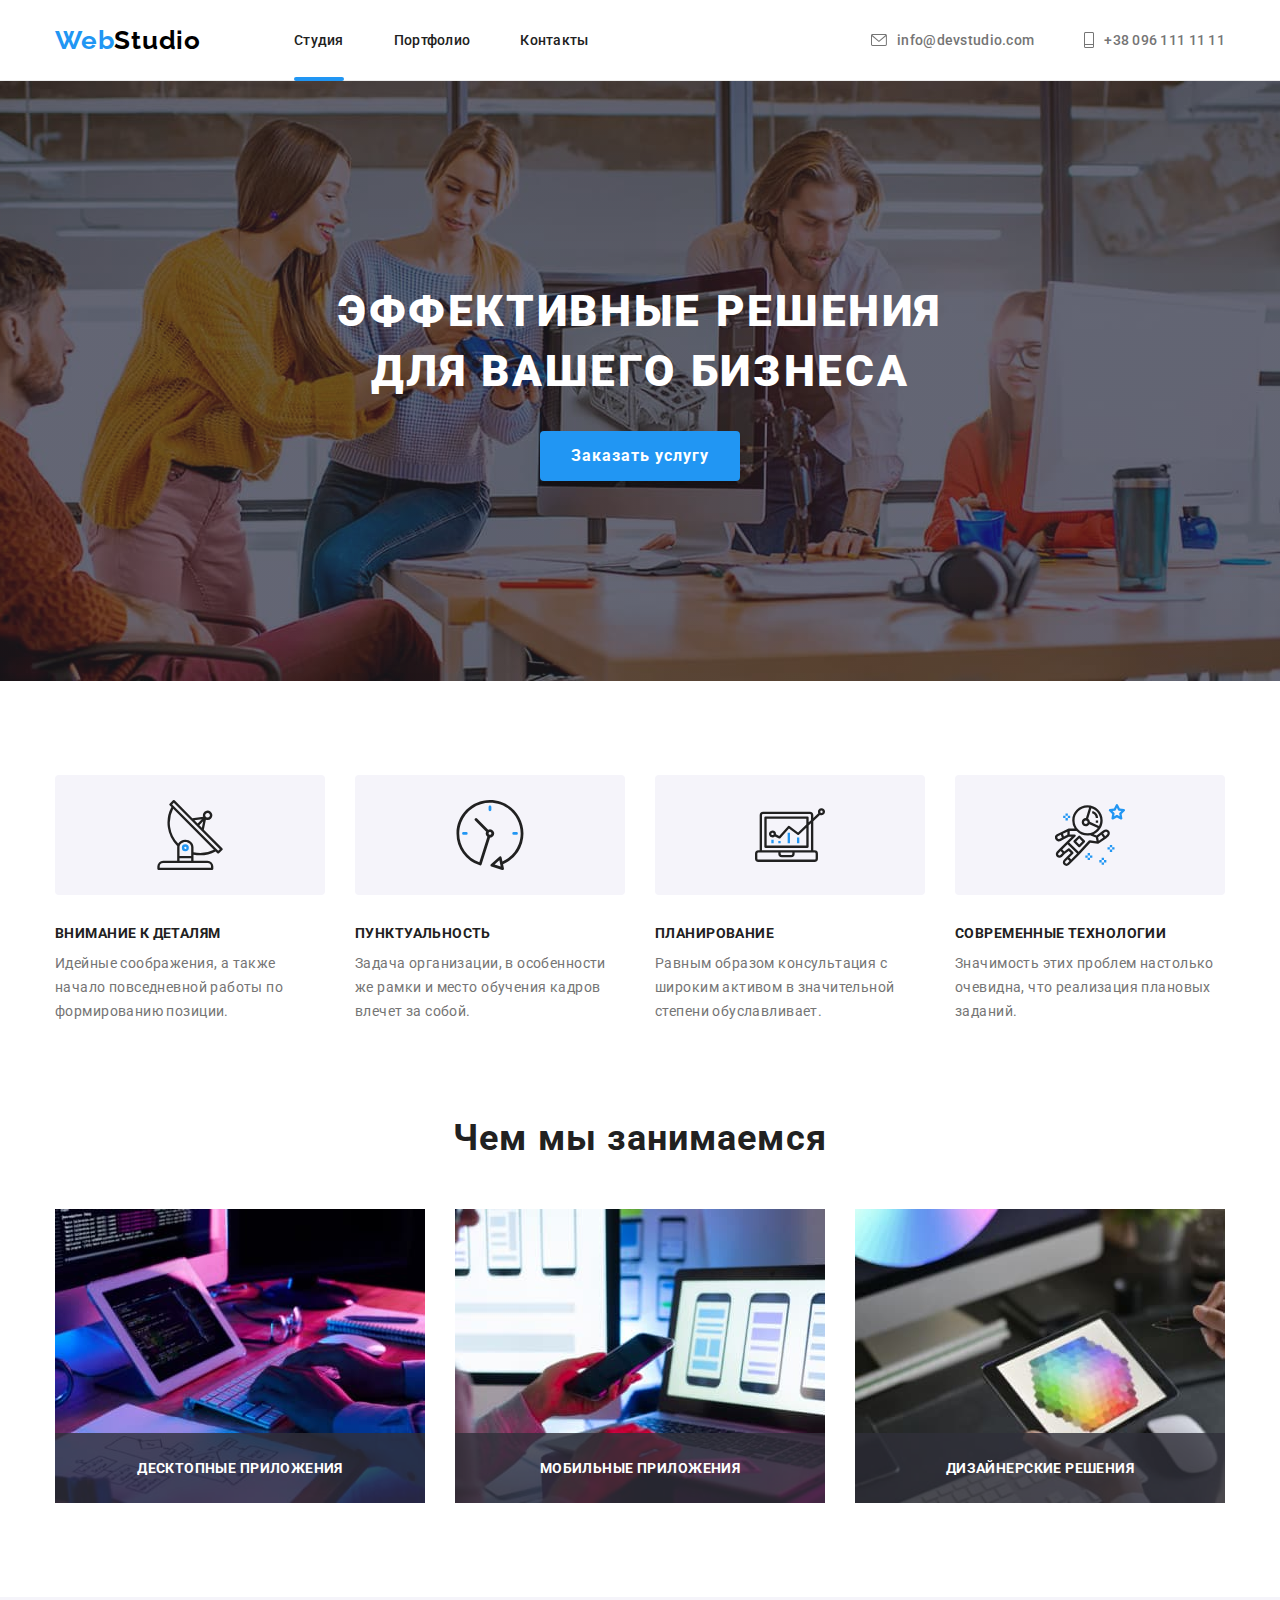
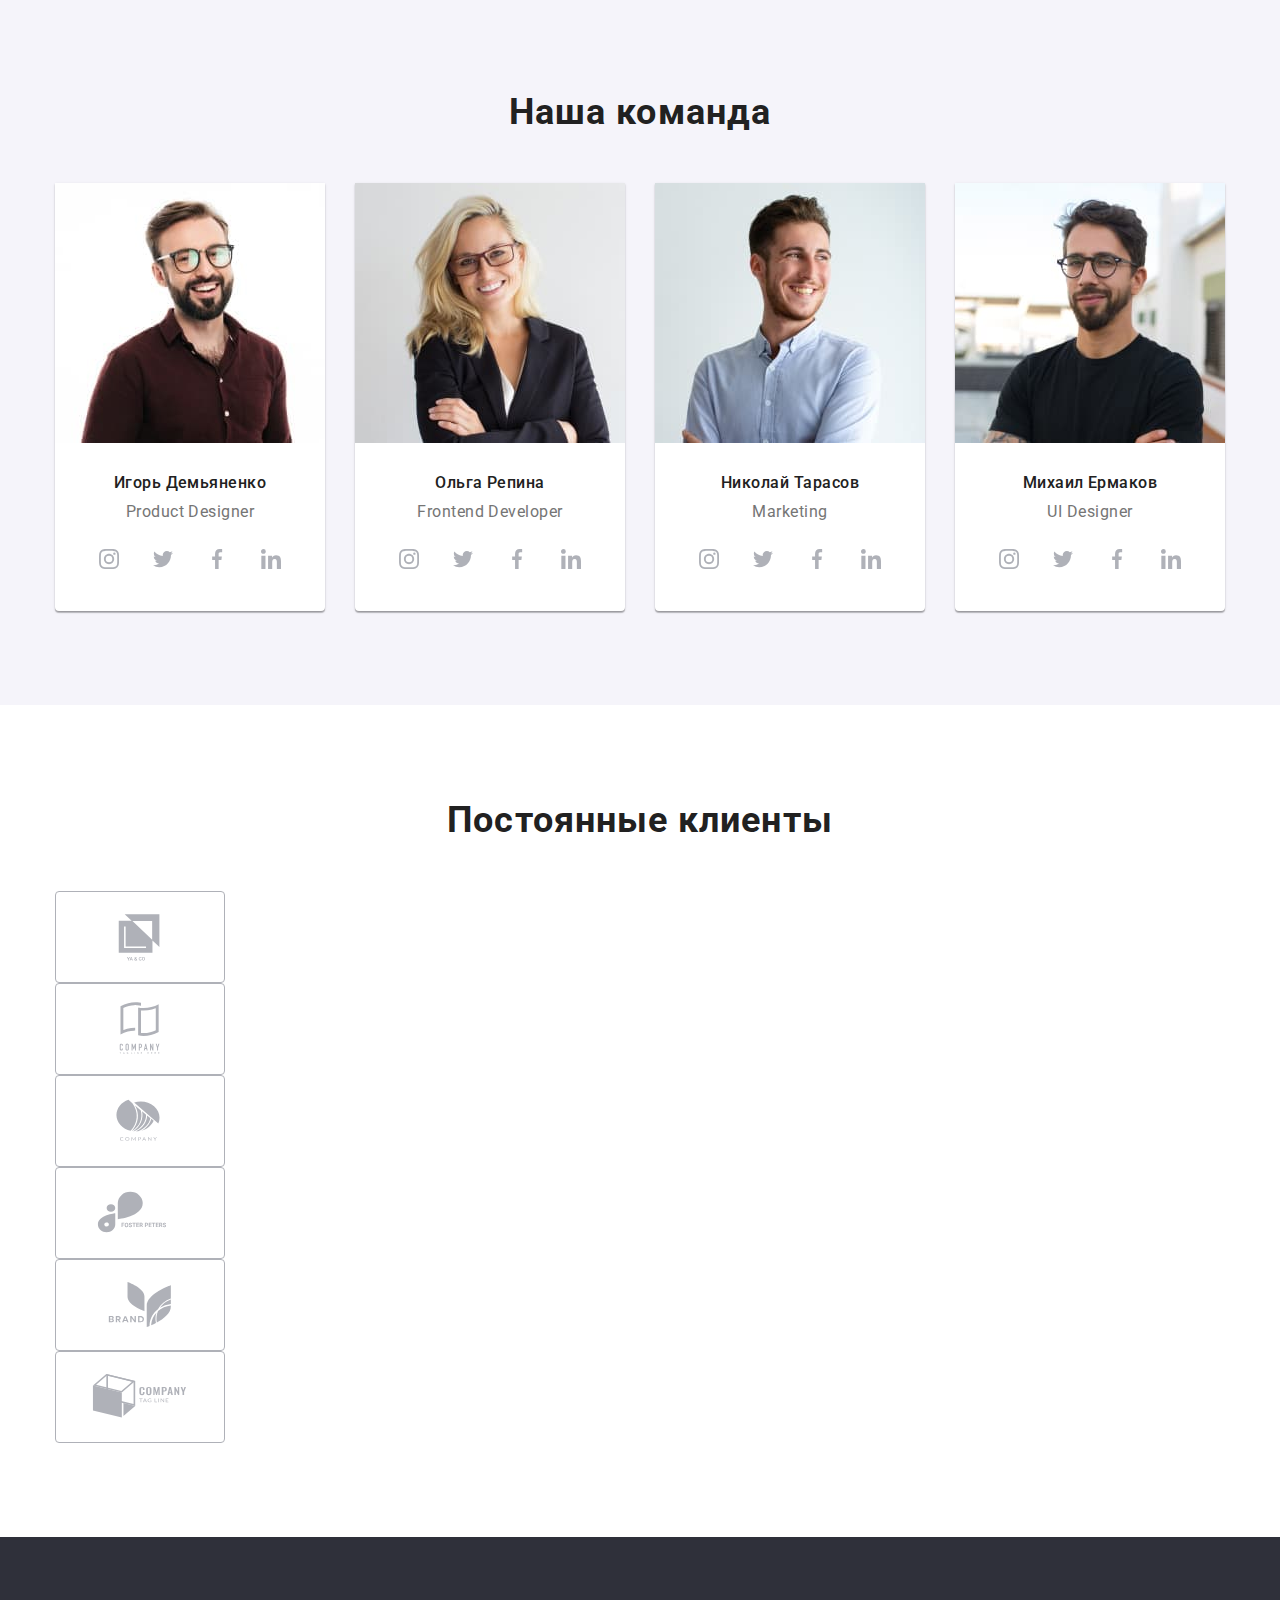
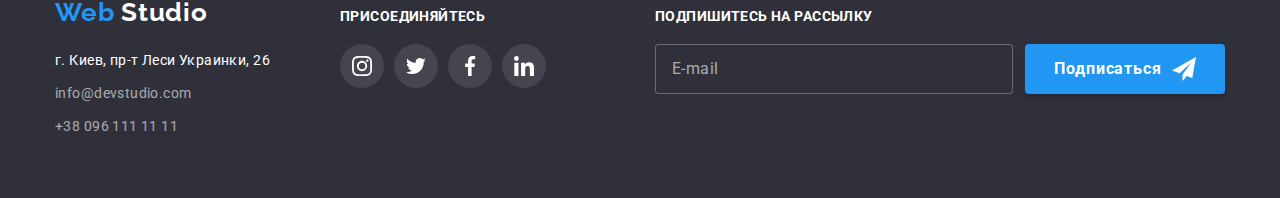
==== commit 72faf6bd: "BEM updated" ====
--- a/index.html
+++ b/index.html
@@ -79,52 +79,52 @@
       <div class="container">
         <h2 class="hidden-element">Сильные стороны компании</h2>
 
-        <ul class="card list">
-          <li class="feature__item">
-            <div class="feature__icon">
+        <ul class="feature-list list">
+          <li class="feature-list__item">
+            <div class="feature-list__icon">
               <svg width="70" height="70">
                 <use href="./images/symbol-icons.svg#icon-aerial"></use>
               </svg>
             </div>
 
-            <h3 class="feature__subtitle subtitle">Внимание к деталям</h3>
-            <p class="feature__text">
+            <h3 class="feature-list__subtitle subtitle">Внимание к деталям</h3>
+            <p class="feature-list__text">
               Идейные соображения, а также начало повседневной работы по формированию позиции.
             </p>
           </li>
 
-          <li class="feature__item">
-            <div class="feature__icon">
+          <li class="feature-list__item">
+            <div class="feature-list__icon">
               <svg width="70" height="70">
                 <use href="./images/symbol-icons.svg#icon-clock"></use>
               </svg>
             </div>
-            <h3 class="feature__subtitle subtitle ">Пунктуальность</h3>
-            <p class="feature__text">
+            <h3 class="feature-list__subtitle subtitle ">Пунктуальность</h3>
+            <p class="feature-list__text">
               Задача организации, в особенности же рамки и место обучения кадров влечет за собой.
             </p>
           </li>
 
-          <li class="feature__item">
-            <div class="feature__icon">
+          <li class="feature-list__item">
+            <div class="feature-list__icon">
               <svg width="70" height="70">
                 <use href="./images/symbol-icons.svg#icon-diagram"></use>
               </svg>
             </div>
-            <h3 class="feature__subtitle subtitle ">Планирование</h3>
-            <p class="feature__text">
+            <h3 class="feature-list__subtitle subtitle ">Планирование</h3>
+            <p class="feature-list__text">
               Равным образом консультация с широким активом в значительной степени обуславливает.
             </p>
           </li>
 
-          <li class="feature__item">
-            <div class="feature__icon">
+          <li class="feature-list__item">
+            <div class="feature-list__icon">
               <svg width="70" height="70">
                 <use href="./images/symbol-icons.svg#icon-astronaut"></use>
               </svg>
             </div>
-            <h3 class="feature__subtitle subtitle ">Современные технологии</h3>
-            <p class="feature__text">
+            <h3 class="feature-list__subtitle subtitle ">Современные технологии</h3>
+            <p class="feature-list__text">
               Значимость этих проблем настолько очевидна, что реализация плановых заданий.
             </p>
           </li>
@@ -139,25 +139,25 @@
     <section class="works">
       <div class="container">
         <h2 class="title works__title ">Чем мы занимаемся</h2>
-        <ul class="card list">
-          <li class="works__item">
+        <ul class="works-list list">
+          <li class="works-list__item">
             <div class="card__img">
               <img src="./images/works/box1.jpg" alt="Десктопные приложения" width="370" height="294" />
             </div>
-            <h3 class="subtitle works__subtitle">Десктопные приложения</h3>
-          </li>
-          <li class="works__item">
+            <h3 class="subtitle works-list__subtitle">Десктопные приложения</h3>
+          </li>
+          <li class="works-list__item">
             <div class="card__img">
               <img src="./images/works/box2.jpg" alt="Мобильные приложения" width="370" height="294" />
 
             </div>
-            <h3 class="subtitle works__subtitle">Мобильные приложения</h3>
-          </li>
-          <li class="works__item">
+            <h3 class="subtitle works-list__subtitle">Мобильные приложения</h3>
+          </li>
+          <li class="works-list__item">
             <div class="card__img">
               <img src="./images/works/box3.jpg" alt="Дизайнерские решения" width="370" height="294" />
             </div>
-            <h3 class="subtitle works__subtitle">Дизайнерские решения</h3>
+            <h3 class="subtitle works-list__subtitle">Дизайнерские решения</h3>
           </li>
         </ul>
       </div>
@@ -169,15 +169,15 @@
     <section class="team">
       <div class="container">
         <h2 class="team__title title">Наша команда</h2>
-        <ul class="card list">
-
-          <li class="team__item">
+        <ul class="team-list list">
+
+          <li class="team-list__item">
             <img src="./images/team/person1.jpg"
               alt="Мужчина, одетый в коричневую рубашку, с черной бородой и в очках - улыбается." width="270"
               height="260" />
-            <div class="team__text-box">
-              <h3 class="team__subtitle subtitle">Игорь Демьяненко</h3>
-              <p lang="en" class="team__text">Product Designer</p>
+            <div class="team-list__box ">
+              <h3 class="team-list__subtitle subtitle">Игорь Демьяненко</h3>
+              <p lang="en" class="team-list__text">Product Designer</p>
 
               <ul class="social list">
 
@@ -217,13 +217,13 @@
             </div>
           </li>
 
-          <li class="team__item">
+          <li class="team-list__item">
             <img src="./images/team/person2.jpg"
               alt="Женщина, одетая в черный пиджак, с русыми волосами и в очках - улыбается." width="270"
               height="260" />
-            <div class="team__text-box">
-              <h3 class="team__subtitle subtitle">Ольга Репина</h3>
-              <p lang="en" class="team__text">Frontend Developer</p>
+            <div class="team-list__box ">
+              <h3 class="team-list__subtitle subtitle">Ольга Репина</h3>
+              <p lang="en" class="team-list__text">Frontend Developer</p>
 
               <ul class="social list">
                 <li class="social__item">
@@ -261,13 +261,13 @@
             </div>
           </li>
 
-          <li class="team__item">
+          <li class="team-list__item">
             <img src="./images/team/person3.jpg"
               alt="Мужчина, одетый в белую рубашку, с легкой небритостью на лице -  улыбается." width="270"
               height="260" />
-            <div class="team__text-box">
-              <h3 class="team__subtitle subtitle">Николай Тарасов</h3>
-              <p lang="en" class="team__text">Marketing</p>
+            <div class="team-list__box ">
+              <h3 class="team-list__subtitle subtitle">Николай Тарасов</h3>
+              <p lang="en" class="team-list__text">Marketing</p>
 
               <ul class="social list">
                 <li class="social__item">
@@ -305,13 +305,13 @@
             </div>
           </li>
 
-          <li class="team__item">
+          <li class="team-list__item">
             <img src="./images/team/person4.jpg"
               alt="Мужчина, одетый в черную футболку, с черной бородой и в очках  - улыбается." width="270"
               height="260" />
-            <div class="team__text-box">
-              <h3 class="team__subtitle subtitle">Михаил Ермаков</h3>
-              <p lang="en" class="team__text">UI Designer</p>
+            <div class="team-list__box ">
+              <h3 class="team-list__subtitle subtitle">Михаил Ермаков</h3>
+              <p lang="en" class="team-list__text">UI Designer</p>
 
               <ul class="social list">
                 <li class="social__item">
--- a/css/main.min.css
+++ b/css/main.min.css
@@ -1 +1 @@
-/*! modern-normalize v1.1.0 | MIT License | https://github.com/sindresorhus/modern-normalize */*,::before,::after{-webkit-box-sizing:border-box;box-sizing:border-box}html{-moz-tab-size:4;-o-tab-size:4;tab-size:4}html{line-height:1.15;-webkit-text-size-adjust:100%}body{margin:0}body{font-family:system-ui,-apple-system,"Segoe UI",Roboto,Helvetica,Arial,sans-serif,"Apple Color Emoji","Segoe UI Emoji"}hr{height:0;color:inherit}abbr[title]{-webkit-text-decoration:underline dotted;text-decoration:underline dotted}b,strong{font-weight:bolder}code,kbd,samp,pre{font-family:ui-monospace,SFMono-Regular,Consolas,"Liberation Mono",Menlo,monospace;font-size:1em}small{font-size:80%}sub,sup{font-size:75%;line-height:0;position:relative;vertical-align:baseline}sub{bottom:-0.25em}sup{top:-0.5em}table{text-indent:0;border-color:inherit}button,input,optgroup,select,textarea{font-family:inherit;font-size:100%;line-height:1.15;margin:0}button,select{text-transform:none}button,[type=button],[type=reset],[type=submit]{-webkit-appearance:button}::-moz-focus-inner{border-style:none;padding:0}:-moz-focusring{outline:1px dotted ButtonText}:-moz-ui-invalid{box-shadow:none}legend{padding:0}progress{vertical-align:baseline}::-webkit-inner-spin-button,::-webkit-outer-spin-button{height:auto}[type=search]{-webkit-appearance:textfield;outline-offset:-2px}::-webkit-search-decoration{-webkit-appearance:none}::-webkit-file-upload-button{-webkit-appearance:button;font:inherit}summary{display:list-item}:root{--accent-color: #2196f3;--bg-color-white: #ffffff;--bg-color-gray: #f5f4fa;--bg-color-black: #2f303a;--bg-color-transparent-grey: rgba(47, 48, 58, 0.8);--bg-backdrop: rgba(0, 0, 0, 0.2);--btn-text-color: #ffffff;--btn-text-color-secondary: #212121;--btn-border: rgba(0, 0, 0, 0.1);--btn-bg-color-gray: #f5f4fa;--btn-bg-color-white: #ffffff;--title-text-color: #212121;--title-white-color: #ffffff;--main-text-color: #757575;--address-text-gray: rgba(255, 255, 255, 0.6);--address-text-white: #ffffff;--header-border-bottom: #ececec;--white-color-logo: #ffffff;--black-color-logo: #000000;--hero-gradient-color: linear-gradient(to right, rgba(47, 48, 58, 0.4), rgba(47, 48, 58, 0.4));--box-shadow-team: 0px 1px 3px rgba(0, 0, 0, 0.12), 0px 1px 1px rgba(0, 0, 0, 0.14), 0px 2px 1px rgba(0, 0, 0, 0.2);--bg-social-link: rgba(255, 255, 255, 0.1);--social-icon-color-hover: #ffffff;--social-icon-color: #afb1b8;--client-icon-color: #afb1b8;--client-border-color: #afb1b8;--input-border: rgba(255, 255, 255, 0.3);--input-placeholder: rgba(255, 255, 255, 0.6);--input-text: rgba(255, 255, 255, 0.6);--tooltip-color: #ffffff;--card-border-color: #eeeeee;--indent: 30px;--items: 3;--timing-function: cubic-bezier(0.4, 0, 0.2, 1)}body{background-color:var(--background-color-white);color:var(--main-text-color);font-family:Roboto,sans-serif;letter-spacing:.02em}main{padding-top:81px}img{display:block;max-width:100%;height:auto}h1,h2,h3,h4,h5,h6,p,ul{margin:0;padding:0}.list{list-style-type:none}.container{width:1200px;padding-right:15px;padding-left:15px;margin-left:auto;margin-right:auto}.hidden-element{position:absolute;width:1px;height:1px;margin:-1px;border:0;padding:0;white-space:nowrap;-webkit-clip-path:inset(100%);clip-path:inset(100%);clip:rect(0 0 0 0);overflow:hidden;-webkit-appearance:none;-moz-appearance:none;appearance:none}.unselectable{-webkit-touch-callout:none;-webkit-user-select:none;-moz-user-select:none;-ms-user-select:none;user-select:none}.title{color:var(--title-text-color);font-size:36px;line-height:1.1666666667;letter-spacing:0.03em;text-decoration:none;text-align:center}.subtitle{color:var(--title-text-color);font-size:14px;line-height:1.1428571429;letter-spacing:0.03em;text-decoration:none;text-transform:uppercase}.card{display:-webkit-box;display:-ms-flexbox;display:flex;-ms-flex-wrap:wrap;flex-wrap:wrap;-webkit-box-align:center;-ms-flex-align:center;align-items:center;-webkit-box-pack:center;-ms-flex-pack:center;justify-content:center;gap:30px}.link{position:relative;display:block;color:var(--title-text-color);font-weight:500;font-size:14px;line-height:1.1428571429;letter-spacing:0.02em;text-decoration:none;-webkit-transition-property:color;transition-property:color;-webkit-transition-duration:250ms;transition-duration:250ms;-webkit-transition-timing-function:cubic-bezier(0.4, 0, 0.2, 1);transition-timing-function:cubic-bezier(0.4, 0, 0.2, 1)}.link:hover,.link:focus{color:var(--accent-color);outline:none}.logo{display:block;color:var(--accent-color);font-family:"Raleway";font-weight:700;font-size:26px;line-height:1.1923076923;letter-spacing:0.03em;text-decoration:none}.logo--black{color:var(--black-color-logo)}.logo--white{color:var(--white-color-logo)}.button{min-width:200px;min-height:50px;padding:10px 28px;cursor:pointer;display:-webkit-inline-box;display:-ms-inline-flexbox;display:inline-flex;-webkit-box-align:center;-ms-flex-align:center;align-items:center;-webkit-box-pack:center;-ms-flex-pack:center;justify-content:center;font-family:inherit;font-weight:700;font-size:16px;line-height:1.875;letter-spacing:0.06em;color:var(--btn-text-color);background-color:var(--accent-color);-webkit-box-shadow:0px 4px 4px rgba(0,0,0,.15);box-shadow:0px 4px 4px rgba(0,0,0,.15);border:1px rgba(0,0,0,0);border-radius:4px}.filter__button{min-width:auto;min-height:auto;padding:6px 22px;color:var(--btn-text-color-secondary);background-color:var(--btn-bg-color-gray);-webkit-box-shadow:none;box-shadow:none;font-weight:500;font-size:16px;line-height:1.625;letter-spacing:0.03em;-webkit-transition-property:background-color,color;transition-property:background-color,color;-webkit-transition-duration:250ms;transition-duration:250ms;-webkit-transition-timing-function:cubic-bezier(0.4, 0, 0.2, 1);transition-timing-function:cubic-bezier(0.4, 0, 0.2, 1)}.filter__button:hover,.filter__button:focus{color:var(--btn-text-color);background-color:var(--accent-color);outline:none}.modal__button{position:absolute;top:8px;right:8px;display:-webkit-box;display:-ms-flexbox;display:flex;-ms-flex-wrap:wrap;flex-wrap:wrap;-webkit-box-align:center;-ms-flex-align:center;align-items:center;-webkit-box-pack:center;-ms-flex-pack:center;justify-content:center;width:30px;height:30px;border-radius:50%;background-color:var(--btn-bg-color-white);border:1px solid var(--btn-border)}.modal__button:hover .icon,.modal__button:focus .icon{-webkit-transform:rotate(360deg);transform:rotate(360deg);fill:var(--accent-color)}.header{position:fixed;top:0;left:50%;-webkit-transform:translate(-50%);transform:translate(-50%);z-index:100;width:100%;border-bottom:1px solid var(--header-border-bottom);background-color:var(--bg-color-white)}.navigation-panel{display:-webkit-box;display:-ms-flexbox;display:flex}.main-nav{display:-webkit-box;display:-ms-flexbox;display:flex;-webkit-box-align:center;-ms-flex-align:center;align-items:center;-webkit-box-pack:center;-ms-flex-pack:center;justify-content:center}.main-nav__logo{margin-right:93px}.site-nav{display:-webkit-box;display:-ms-flexbox;display:flex;-webkit-box-align:center;-ms-flex-align:center;align-items:center;-webkit-box-pack:center;-ms-flex-pack:center;justify-content:center;gap:50px}.site-nav__link{padding-top:32px;padding-bottom:32px}.contacts{display:-webkit-box;display:-ms-flexbox;display:flex;-webkit-box-align:center;-ms-flex-align:center;align-items:center;-webkit-box-pack:center;-ms-flex-pack:center;justify-content:center;gap:50px;margin-left:auto}.contacts__link{padding-top:32px;padding-bottom:32px;display:-webkit-box;display:-ms-flexbox;display:flex;-webkit-box-align:center;-ms-flex-align:center;align-items:center;-webkit-box-pack:center;-ms-flex-pack:center;justify-content:center;gap:10px;color:inherit}.contacts__icon{fill:currentColor}.link--active::after{position:absolute;bottom:-1px;content:"";display:block;width:100%;height:4px;background-color:var(--accent-color);border-radius:2px}.footer{background-color:var(--bg-color-black)}.bottom{display:-webkit-box;display:-ms-flexbox;display:flex;-webkit-box-align:baseline;-ms-flex-align:baseline;align-items:baseline;padding-top:60px;padding-bottom:60px}.bottom__title{display:block;margin-bottom:20px;font-weight:700;color:var(--title-white-color)}.address{margin-right:70px}.address__logo{margin-bottom:20px}.address__block{display:-webkit-box;display:-ms-flexbox;display:flex;gap:9px;-webkit-box-orient:vertical;-webkit-box-direction:normal;-ms-flex-direction:column;flex-direction:column;font-style:normal}.address__link{font-weight:400;font-size:14px;line-height:1.7142857143;letter-spacing:0.03em;text-decoration:none;color:var(--address-text-gray)}.address__link--color{color:var(--address-text-white)}.hero{padding-top:200px;padding-bottom:200px;max-width:1600px;margin-left:auto;margin-right:auto;text-align:center;background-size:cover;background-position:center;background-color:var(--bg-color-black);background-image:var(--hero-gradient-color),url(../images/hero/hero-bg.jpg);background-repeat:no-repeat}.hero__title{margin-right:auto;margin-left:auto;margin-bottom:30px;width:696px;color:var(--title-white-color);font-weight:900;font-size:44px;line-height:1.3636363636;letter-spacing:0.06em;text-transform:uppercase}.feature{padding-top:94px;padding-bottom:47px}.feature__subtitle{margin-bottom:10px}.feature__item{position:relative;-ms-flex-preferred-size:calc((100% - 90px)/4);flex-basis:calc((100% - 90px)/4)}.feature__text{font-size:14px;line-height:1.7142857143;letter-spacing:0.03em}.feature__icon{display:-webkit-box;display:-ms-flexbox;display:flex;-webkit-box-align:center;-ms-flex-align:center;align-items:center;-webkit-box-pack:center;-ms-flex-pack:center;justify-content:center;height:120px;margin-bottom:30px;border-radius:4px;background-color:var(--bg-color-gray)}.works{padding-top:47px;padding-bottom:94px}.works__item{position:relative;-ms-flex-preferred-size:calc((100% - 60px)/3);flex-basis:calc((100% - 60px)/3)}.works__title{margin-bottom:50px}.works__subtitle{position:absolute;width:100%;bottom:0;padding-top:27px;padding-bottom:27px;text-align:center;background-color:var(--bg-color-transparent-grey);color:var(--title-white-color)}.team{padding-top:94px;padding-bottom:94px;text-align:center;background-color:var(--background-color-gray)}.team__item{position:relative;-ms-flex-preferred-size:calc((100% - 90px)/4);flex-basis:calc((100% - 90px)/4);border-bottom-right-radius:4px;border-bottom-left-radius:4px;background-color:var(--bg-color-white);-webkit-box-shadow:var(--box-shadow-team);box-shadow:var(--box-shadow-team)}.team__text-box{padding-top:30px;padding-bottom:30px}.team__title{margin-bottom:50px}.team__subtitle{margin-bottom:10px;font-weight:500;font-size:16px;line-height:1.1875;letter-spacing:em;text-transform:none}.team__text{margin-bottom:16px;font-size:16px;line-height:1.1875;letter-spacing:0.03em}.clients{padding-top:94px;padding-bottom:94px}.clients__title{margin-bottom:50px}.clients__link{display:-webkit-box;display:-ms-flexbox;display:flex;-webkit-box-align:center;-ms-flex-align:center;align-items:center;-webkit-box-pack:center;-ms-flex-pack:center;justify-content:center;width:170px;height:92px;border-radius:4px;border:1px solid var(--client-border-color);color:var(--client-icon-color);-webkit-transition-property:border-color,color;transition-property:border-color,color;-webkit-transition-duration:250ms;transition-duration:250ms;-webkit-transition-timing-function:cubic-bezier(0.4, 0, 0.2, 1);transition-timing-function:cubic-bezier(0.4, 0, 0.2, 1)}.clients__link:hover,.clients__link:focus{border-color:var(--accent-color)}.clients__icon{fill:currentColor}.backdrop{position:fixed;top:0;left:0;bottom:0;right:0;z-index:101;cursor:not-allowed;color:#000;background-color:var(--bg-backdrop);-webkit-transition-property:opacity,visibility;transition-property:opacity,visibility;-webkit-transition-duration:500ms;transition-duration:500ms;-webkit-transition-timing-function:cubic-bezier(0.4, 0, 0.2, 1);transition-timing-function:cubic-bezier(0.4, 0, 0.2, 1);-webkit-transition-delay:50ms;transition-delay:50ms}.backdrop.is-hidden{visibility:hidden;opacity:0;pointer-events:none}.backdrop.is-hidden .modal{-webkit-transform:translate(-50%, -50%) scale(0.4);transform:translate(-50%, -50%) scale(0.4)}.backdrop .modal{position:absolute;top:50%;left:50%;-webkit-transform:translate(-50%, -50%) scale(1);transform:translate(-50%, -50%) scale(1);width:528px;height:581px;cursor:initial;background-color:var(--bg-color-white);-webkit-transition-property:-webkit-transform;transition-property:-webkit-transform;transition-property:transform;transition-property:transform, -webkit-transform;-webkit-transition-duration:250ms;transition-duration:250ms;-webkit-transition-timing-function:cubic-bezier(0.4, 0, 0.2, 1);transition-timing-function:cubic-bezier(0.4, 0, 0.2, 1);-webkit-transition-delay:0ms;transition-delay:0ms}.form{display:-webkit-box;display:-ms-flexbox;display:flex;-webkit-box-align:center;-ms-flex-align:center;align-items:center;-webkit-box-pack:center;-ms-flex-pack:center;justify-content:center;-webkit-box-orient:vertical;-webkit-box-direction:normal;-ms-flex-direction:column;flex-direction:column;padding:40px}.form__title{margin-bottom:12px;font-size:20px;line-height:1.15;letter-spacing:0.03em;text-align:center;color:var(--title-text-color)}.field{position:relative;width:100%}.field__title{display:block;margin-bottom:4px;font-weight:400;font-size:12px;line-height:1.1666666667;letter-spacing:0.01em;color:var(--main-text-color)}.field__block{position:relative}.field__icon{position:absolute;left:11px;bottom:12px;display:block}.field__input{display:block;padding-left:42px;width:100%;margin-bottom:10px;border:1px solid rgba(33,33,33,.2);border-radius:4px;height:40px;-webkit-transition-property:outline-color;transition-property:outline-color;-webkit-transition-duration:250ms;transition-duration:250ms;-webkit-transition-timing-function:cubic-bezier(0.4, 0, 0.2, 1);transition-timing-function:cubic-bezier(0.4, 0, 0.2, 1)}.field__input:focus,.field__input:hover{outline-color:var(--accent-color)}.field__comments{padding:12px 16px;margin-bottom:20px;height:120px;resize:none}.field__icon,.modal__button .icon{fill:currentColor;-webkit-transition-property:fill,-webkit-transform;transition-property:fill,-webkit-transform;transition-property:fill,transform;transition-property:fill,transform,-webkit-transform;-webkit-transition-duration:250ms;transition-duration:250ms;-webkit-transition-timing-function:cubic-bezier(0.4, 0, 0.2, 1);transition-timing-function:cubic-bezier(0.4, 0, 0.2, 1)}.field__input:focus+.field__icon{fill:var(--accent-color);-webkit-animation:zoom 250ms var(--timing-function) 50ms 1 alternate;animation:zoom 250ms var(--timing-function) 50ms 1 alternate}.field__input:not(:-moz-placeholder-shown)+.field__icon{fill:var(--accent-color);animation:zoom 250ms var(--timing-function) 50ms 1 alternate}.field__input:not(:-ms-input-placeholder)+.field__icon{fill:var(--accent-color);animation:zoom 250ms var(--timing-function) 50ms 1 alternate}.field__input:not(:placeholder-shown)+.field__icon{fill:var(--accent-color);-webkit-animation:zoom 250ms var(--timing-function) 50ms 1 alternate;animation:zoom 250ms var(--timing-function) 50ms 1 alternate}.checkbox{display:-webkit-box;display:-ms-flexbox;display:flex;-ms-flex-wrap:wrap;flex-wrap:wrap;-webkit-box-align:center;-ms-flex-align:center;align-items:center;-webkit-box-pack:center;-ms-flex-pack:center;justify-content:center;gap:0px;margin-bottom:30px}.checkbox__txt{font-weight:400;font-size:14px;line-height:1.7142857143;letter-spacing:.03em;color:var(--main-text-color)}.checkbox__link{color:var(--accent-color);text-underline-offset:10%}.checkbox__icon{display:inline-block;width:16px;height:15px;border:2px solid #000;border-radius:2px;margin-right:7px}.checkbox__input:checked+.checkbox__icon{background-color:var(--accent-color);background-image:url("../images/icon-check.svg");background-size:contain;background-origin:border-box;border-color:rgba(0,0,0,0);-webkit-animation:zoom 250ms var(--timing-function) 50ms 1 alternate;animation:zoom 250ms var(--timing-function) 50ms 1 alternate}@-webkit-keyframes zoom{0%{-webkit-transform:scale(1);transform:scale(1)}50%{-webkit-transform:scale(3);transform:scale(3)}100%{-webkit-transform:scale(2);transform:scale(2)}}@keyframes zoom{0%{-webkit-transform:scale(1);transform:scale(1)}50%{-webkit-transform:scale(3);transform:scale(3)}100%{-webkit-transform:scale(2);transform:scale(2)}}.portfolio{padding-top:94px;padding-bottom:94px}.portfolio__item{position:relative;-ms-flex-preferred-size:calc((100% - 60px)/3);flex-basis:calc((100% - 60px)/3)}.filter{display:-webkit-box;display:-ms-flexbox;display:flex;-ms-flex-wrap:wrap;flex-wrap:wrap;-webkit-box-align:center;-ms-flex-align:center;align-items:center;-webkit-box-pack:center;-ms-flex-pack:center;justify-content:center;gap:8px;margin-bottom:50px}.card__img{position:relative;overflow:hidden}.card__tooltip{position:absolute;top:0;left:0;width:100%;height:100%;padding:63px 24px;-webkit-transform:translateY(100%);transform:translateY(100%);opacity:0;font-size:18px;line-height:1.5555555556;letter-spacing:0.03em;color:var(--tooltip-color);background-color:rgba(33,150,243,.9);-webkit-transition-property:opacity,-webkit-transform;transition-property:opacity,-webkit-transform;transition-property:opacity,transform;transition-property:opacity,transform,-webkit-transform;-webkit-transition-duration:250ms;transition-duration:250ms;-webkit-transition-timing-function:cubic-bezier(0.4, 0, 0.2, 1);transition-timing-function:cubic-bezier(0.4, 0, 0.2, 1)}.card__link:hover .card__tooltip,.card__link:focus .card__tooltip{-webkit-transform:translateY(0);transform:translateY(0);opacity:1}.card__block{padding:20px 24px;border:1px solid var(--card-border-color)}.card__link{color:var(--main-text-color);-webkit-transition-property:-webkit-box-shadow;transition-property:-webkit-box-shadow;transition-property:box-shadow;transition-property:box-shadow, -webkit-box-shadow;-webkit-transition-duration:250ms;transition-duration:250ms;-webkit-transition-timing-function:cubic-bezier(0.4, 0, 0.2, 1);transition-timing-function:cubic-bezier(0.4, 0, 0.2, 1)}.card__link:hover,.card__link:focus{color:var(--main-text-color);-webkit-box-shadow:0px 1px 1px rgba(0,0,0,.12),0px 4px 4px rgba(0,0,0,.06),1px 4px 6px rgba(0,0,0,.16);box-shadow:0px 1px 1px rgba(0,0,0,.12),0px 4px 4px rgba(0,0,0,.06),1px 4px 6px rgba(0,0,0,.16)}.card__subtitle{margin-bottom:4px;font-size:18px;line-height:2;letter-spacing:0.06em;text-transform:none}.card__text{font-size:16px;line-height:1.875;letter-spacing:0.03em}.sign-up{display:-webkit-box;display:-ms-flexbox;display:flex;margin-left:auto;-webkit-box-align:end;-ms-flex-align:end;align-items:flex-end}.sign-up__block{display:block;margin-right:12px}.button__txt{margin-right:10px}.sign-up__input{display:block;width:358px;height:50px;font-weight:400;font-size:16px;line-height:1.25;letter-spacing:.03em;padding:15px 16px;border:1px solid var(--input-border);background-color:var(--bg-color-black);border-radius:4px;color:var(--input-text)}.sign-up__input::-webkit-input-placeholder{color:var(--input-placeholder)}.sign-up__input::-moz-placeholder{color:var(--input-placeholder)}.sign-up__input:-ms-input-placeholder{color:var(--input-placeholder)}.sign-up__input::-ms-input-placeholder{color:var(--input-placeholder)}.sign-up__input::placeholder{color:var(--input-placeholder)}.social{display:-webkit-box;display:-ms-flexbox;display:flex;-ms-flex-wrap:wrap;flex-wrap:wrap;-webkit-box-align:center;-ms-flex-align:center;align-items:center;-webkit-box-pack:center;-ms-flex-pack:center;justify-content:center;gap:10px}.social__link{display:-webkit-box;display:-ms-flexbox;display:flex;-ms-flex-wrap:wrap;flex-wrap:wrap;-webkit-box-align:center;-ms-flex-align:center;align-items:center;-webkit-box-pack:center;-ms-flex-pack:center;justify-content:center;width:44px;height:44px;border-radius:50%;color:var(--social-icon-color);-webkit-transition-property:color,background-color;transition-property:color,background-color;-webkit-transition-duration:250ms;transition-duration:250ms;-webkit-transition-timing-function:cubic-bezier(0.4, 0, 0.2, 1);transition-timing-function:cubic-bezier(0.4, 0, 0.2, 1)}.social__link--background{background-color:var(--bg-social-link)}.social__link:hover,.social__link:focus{background-color:var(--accent-color);outline:none;color:var(--social-icon-color-hover)}.social__icon{fill:currentColor}/*# sourceMappingURL=main.min.css.map */+/*! modern-normalize v1.1.0 | MIT License | https://github.com/sindresorhus/modern-normalize */*,::before,::after{-webkit-box-sizing:border-box;box-sizing:border-box}html{-moz-tab-size:4;-o-tab-size:4;tab-size:4}html{line-height:1.15;-webkit-text-size-adjust:100%}body{margin:0}body{font-family:system-ui,-apple-system,"Segoe UI",Roboto,Helvetica,Arial,sans-serif,"Apple Color Emoji","Segoe UI Emoji"}hr{height:0;color:inherit}abbr[title]{-webkit-text-decoration:underline dotted;text-decoration:underline dotted}b,strong{font-weight:bolder}code,kbd,samp,pre{font-family:ui-monospace,SFMono-Regular,Consolas,"Liberation Mono",Menlo,monospace;font-size:1em}small{font-size:80%}sub,sup{font-size:75%;line-height:0;position:relative;vertical-align:baseline}sub{bottom:-0.25em}sup{top:-0.5em}table{text-indent:0;border-color:inherit}button,input,optgroup,select,textarea{font-family:inherit;font-size:100%;line-height:1.15;margin:0}button,select{text-transform:none}button,[type=button],[type=reset],[type=submit]{-webkit-appearance:button}::-moz-focus-inner{border-style:none;padding:0}:-moz-focusring{outline:1px dotted ButtonText}:-moz-ui-invalid{box-shadow:none}legend{padding:0}progress{vertical-align:baseline}::-webkit-inner-spin-button,::-webkit-outer-spin-button{height:auto}[type=search]{-webkit-appearance:textfield;outline-offset:-2px}::-webkit-search-decoration{-webkit-appearance:none}::-webkit-file-upload-button{-webkit-appearance:button;font:inherit}summary{display:list-item}:root{--accent-color: #2196f3;--bg-color-white: #ffffff;--bg-color-gray: #f5f4fa;--bg-color-black: #2f303a;--bg-color-transparent-grey: rgba(47, 48, 58, 0.8);--bg-backdrop: rgba(0, 0, 0, 0.2);--btn-text-color: #ffffff;--btn-text-color-secondary: #212121;--btn-border: rgba(0, 0, 0, 0.1);--btn-bg-color-gray: #f5f4fa;--btn-bg-color-white: #ffffff;--title-text-color: #212121;--title-white-color: #ffffff;--main-text-color: #757575;--address-text-gray: rgba(255, 255, 255, 0.6);--address-text-white: #ffffff;--header-border-bottom: #ececec;--white-color-logo: #ffffff;--black-color-logo: #000000;--hero-gradient-color: linear-gradient(to right, rgba(47, 48, 58, 0.4), rgba(47, 48, 58, 0.4));--box-shadow-team: 0px 1px 3px rgba(0, 0, 0, 0.12), 0px 1px 1px rgba(0, 0, 0, 0.14), 0px 2px 1px rgba(0, 0, 0, 0.2);--bg-social-link: rgba(255, 255, 255, 0.1);--social-icon-color-hover: #ffffff;--social-icon-color: #afb1b8;--client-icon-color: #afb1b8;--client-border-color: #afb1b8;--input-border: rgba(255, 255, 255, 0.3);--input-placeholder: rgba(255, 255, 255, 0.6);--input-text: rgba(255, 255, 255, 0.6);--tooltip-color: #ffffff;--card-border-color: #eeeeee;--indent: 30px;--items: 3;--timing-function: cubic-bezier(0.4, 0, 0.2, 1)}body{background-color:var(--background-color-white);color:var(--main-text-color);font-family:Roboto,sans-serif;letter-spacing:.02em}main{padding-top:81px}img{display:block;max-width:100%;height:auto}h1,h2,h3,h4,h5,h6,p,ul{margin:0;padding:0}.list{list-style-type:none}.container{width:1200px;padding-right:15px;padding-left:15px;margin-left:auto;margin-right:auto}.hidden-element{position:absolute;width:1px;height:1px;margin:-1px;border:0;padding:0;white-space:nowrap;-webkit-clip-path:inset(100%);clip-path:inset(100%);clip:rect(0 0 0 0);overflow:hidden;-webkit-appearance:none;-moz-appearance:none;appearance:none}.unselectable{-webkit-touch-callout:none;-webkit-user-select:none;-moz-user-select:none;-ms-user-select:none;user-select:none}.title{color:var(--title-text-color);font-size:36px;line-height:1.1666666667;letter-spacing:0.03em;text-decoration:none;text-align:center}.subtitle{color:var(--title-text-color);font-size:14px;line-height:1.1428571429;letter-spacing:0.03em;text-decoration:none;text-transform:uppercase}.link{position:relative;display:block;color:var(--title-text-color);font-weight:500;font-size:14px;line-height:1.1428571429;letter-spacing:0.02em;text-decoration:none;-webkit-transition-property:color;transition-property:color;-webkit-transition-duration:250ms;transition-duration:250ms;-webkit-transition-timing-function:cubic-bezier(0.4, 0, 0.2, 1);transition-timing-function:cubic-bezier(0.4, 0, 0.2, 1)}.link:hover,.link:focus{color:var(--accent-color);outline:none}.logo{display:block;color:var(--accent-color);font-family:"Raleway";font-weight:700;font-size:26px;line-height:1.1923076923;letter-spacing:0.03em;text-decoration:none}.logo--black{color:var(--black-color-logo)}.logo--white{color:var(--white-color-logo)}.button{min-width:200px;min-height:50px;padding:10px 28px;cursor:pointer;display:-webkit-inline-box;display:-ms-inline-flexbox;display:inline-flex;-webkit-box-align:center;-ms-flex-align:center;align-items:center;-webkit-box-pack:center;-ms-flex-pack:center;justify-content:center;font-family:inherit;font-weight:700;font-size:16px;line-height:1.875;letter-spacing:0.06em;color:var(--btn-text-color);background-color:var(--accent-color);-webkit-box-shadow:0px 4px 4px rgba(0,0,0,.15);box-shadow:0px 4px 4px rgba(0,0,0,.15);border:1px rgba(0,0,0,0);border-radius:4px}.filter__button{min-width:auto;min-height:auto;padding:6px 22px;color:var(--btn-text-color-secondary);background-color:var(--btn-bg-color-gray);-webkit-box-shadow:none;box-shadow:none;font-weight:500;font-size:16px;line-height:1.625;letter-spacing:0.03em;-webkit-transition-property:background-color,color;transition-property:background-color,color;-webkit-transition-duration:250ms;transition-duration:250ms;-webkit-transition-timing-function:cubic-bezier(0.4, 0, 0.2, 1);transition-timing-function:cubic-bezier(0.4, 0, 0.2, 1)}.filter__button:hover,.filter__button:focus{color:var(--btn-text-color);background-color:var(--accent-color);outline:none}.modal__button{position:absolute;top:8px;right:8px;display:-webkit-box;display:-ms-flexbox;display:flex;-ms-flex-wrap:wrap;flex-wrap:wrap;-webkit-box-align:center;-ms-flex-align:center;align-items:center;-webkit-box-pack:center;-ms-flex-pack:center;justify-content:center;width:30px;height:30px;border-radius:50%;background-color:var(--btn-bg-color-white);border:1px solid var(--btn-border)}.modal__button:hover .icon,.modal__button:focus .icon{-webkit-transform:rotate(360deg);transform:rotate(360deg);fill:var(--accent-color)}.header{position:fixed;top:0;left:50%;-webkit-transform:translate(-50%);transform:translate(-50%);z-index:100;width:100%;border-bottom:1px solid var(--header-border-bottom);background-color:var(--bg-color-white)}.navigation-panel{display:-webkit-box;display:-ms-flexbox;display:flex}.main-nav{display:-webkit-box;display:-ms-flexbox;display:flex;-webkit-box-align:center;-ms-flex-align:center;align-items:center;-webkit-box-pack:center;-ms-flex-pack:center;justify-content:center}.main-nav__logo{margin-right:93px}.site-nav{display:-webkit-box;display:-ms-flexbox;display:flex;-webkit-box-align:center;-ms-flex-align:center;align-items:center;-webkit-box-pack:center;-ms-flex-pack:center;justify-content:center;gap:50px}.site-nav__link{padding-top:32px;padding-bottom:32px}.contacts{display:-webkit-box;display:-ms-flexbox;display:flex;-webkit-box-align:center;-ms-flex-align:center;align-items:center;-webkit-box-pack:center;-ms-flex-pack:center;justify-content:center;gap:50px;margin-left:auto}.contacts__link{padding-top:32px;padding-bottom:32px;display:-webkit-box;display:-ms-flexbox;display:flex;-webkit-box-align:center;-ms-flex-align:center;align-items:center;-webkit-box-pack:center;-ms-flex-pack:center;justify-content:center;gap:10px;color:inherit}.contacts__icon{fill:currentColor}.link--active::after{position:absolute;bottom:-1px;content:"";display:block;width:100%;height:4px;background-color:var(--accent-color);border-radius:2px}.footer{background-color:var(--bg-color-black)}.bottom{display:-webkit-box;display:-ms-flexbox;display:flex;-webkit-box-align:baseline;-ms-flex-align:baseline;align-items:baseline;padding-top:60px;padding-bottom:60px}.bottom__title{display:block;margin-bottom:20px;font-weight:700;color:var(--title-white-color)}.address{margin-right:70px}.address__logo{margin-bottom:20px}.address__block{display:-webkit-box;display:-ms-flexbox;display:flex;gap:9px;-webkit-box-orient:vertical;-webkit-box-direction:normal;-ms-flex-direction:column;flex-direction:column;font-style:normal}.address__link{font-weight:400;font-size:14px;line-height:1.7142857143;letter-spacing:0.03em;text-decoration:none;color:var(--address-text-gray)}.address__link--color{color:var(--address-text-white)}.hero{padding-top:200px;padding-bottom:200px;max-width:1600px;margin-left:auto;margin-right:auto;text-align:center;background-size:cover;background-position:center;background-color:var(--bg-color-black);background-image:var(--hero-gradient-color),url(../images/hero/hero-bg.jpg);background-repeat:no-repeat}.hero__title{margin-right:auto;margin-left:auto;margin-bottom:30px;width:696px;color:var(--title-white-color);font-weight:900;font-size:44px;line-height:1.3636363636;letter-spacing:0.06em;text-transform:uppercase}.feature{padding-top:94px;padding-bottom:47px}.feature-list{display:-webkit-box;display:-ms-flexbox;display:flex;-ms-flex-wrap:wrap;flex-wrap:wrap;-webkit-box-align:center;-ms-flex-align:center;align-items:center;-webkit-box-pack:center;-ms-flex-pack:center;justify-content:center;gap:30px}.feature-list__item{position:relative;-ms-flex-preferred-size:calc((100% - 90px)/4);flex-basis:calc((100% - 90px)/4)}.feature-list__subtitle{margin-bottom:10px}.feature-list__text{font-size:14px;line-height:1.7142857143;letter-spacing:0.03em}.feature-list__icon{display:-webkit-box;display:-ms-flexbox;display:flex;-webkit-box-align:center;-ms-flex-align:center;align-items:center;-webkit-box-pack:center;-ms-flex-pack:center;justify-content:center;height:120px;margin-bottom:30px;border-radius:4px;background-color:var(--bg-color-gray)}.works{padding-top:47px;padding-bottom:94px}.works__title{margin-bottom:50px}.works-list{display:-webkit-box;display:-ms-flexbox;display:flex;-ms-flex-wrap:wrap;flex-wrap:wrap;-webkit-box-align:center;-ms-flex-align:center;align-items:center;-webkit-box-pack:center;-ms-flex-pack:center;justify-content:center;gap:30px}.works-list__item{position:relative;-ms-flex-preferred-size:calc((100% - 60px)/3);flex-basis:calc((100% - 60px)/3)}.works-list__subtitle{position:absolute;width:100%;bottom:0;padding-top:27px;padding-bottom:27px;text-align:center;background-color:var(--bg-color-transparent-grey);color:var(--title-white-color)}.team{padding-top:94px;padding-bottom:94px;text-align:center;background-color:var(--bg-color-gray)}.team__title{margin-bottom:50px}.team-list{display:-webkit-box;display:-ms-flexbox;display:flex;-ms-flex-wrap:wrap;flex-wrap:wrap;-webkit-box-align:center;-ms-flex-align:center;align-items:center;-webkit-box-pack:center;-ms-flex-pack:center;justify-content:center;gap:30px}.team-list__item{position:relative;-ms-flex-preferred-size:calc((100% - 90px)/4);flex-basis:calc((100% - 90px)/4);border-bottom-right-radius:4px;border-bottom-left-radius:4px;background-color:var(--bg-color-white);-webkit-box-shadow:var(--box-shadow-team);box-shadow:var(--box-shadow-team)}.team-list__box{padding-top:30px;padding-bottom:30px}.team-list__subtitle{margin-bottom:10px;font-weight:500;font-size:16px;line-height:1.1875;letter-spacing:em;text-transform:none}.team-list__text{margin-bottom:16px;font-size:16px;line-height:1.1875;letter-spacing:0.03em}.clients{padding-top:94px;padding-bottom:94px}.clients__title{margin-bottom:50px}.clients__link{display:-webkit-box;display:-ms-flexbox;display:flex;-webkit-box-align:center;-ms-flex-align:center;align-items:center;-webkit-box-pack:center;-ms-flex-pack:center;justify-content:center;width:170px;height:92px;border-radius:4px;border:1px solid var(--client-border-color);color:var(--client-icon-color);-webkit-transition-property:border-color,color;transition-property:border-color,color;-webkit-transition-duration:250ms;transition-duration:250ms;-webkit-transition-timing-function:cubic-bezier(0.4, 0, 0.2, 1);transition-timing-function:cubic-bezier(0.4, 0, 0.2, 1)}.clients__link:hover,.clients__link:focus{border-color:var(--accent-color)}.clients__icon{fill:currentColor}.backdrop{position:fixed;top:0;left:0;bottom:0;right:0;z-index:101;cursor:not-allowed;color:#000;background-color:var(--bg-backdrop);-webkit-transition-property:opacity,visibility;transition-property:opacity,visibility;-webkit-transition-duration:500ms;transition-duration:500ms;-webkit-transition-timing-function:cubic-bezier(0.4, 0, 0.2, 1);transition-timing-function:cubic-bezier(0.4, 0, 0.2, 1);-webkit-transition-delay:50ms;transition-delay:50ms}.backdrop.is-hidden{visibility:hidden;opacity:0;pointer-events:none}.backdrop.is-hidden .modal{-webkit-transform:translate(-50%, -50%) scale(0.4);transform:translate(-50%, -50%) scale(0.4)}.backdrop .modal{position:absolute;top:50%;left:50%;-webkit-transform:translate(-50%, -50%) scale(1);transform:translate(-50%, -50%) scale(1);width:528px;height:581px;cursor:initial;background-color:var(--bg-color-white);-webkit-transition-property:-webkit-transform;transition-property:-webkit-transform;transition-property:transform;transition-property:transform, -webkit-transform;-webkit-transition-duration:250ms;transition-duration:250ms;-webkit-transition-timing-function:cubic-bezier(0.4, 0, 0.2, 1);transition-timing-function:cubic-bezier(0.4, 0, 0.2, 1);-webkit-transition-delay:0ms;transition-delay:0ms}.form{display:-webkit-box;display:-ms-flexbox;display:flex;-webkit-box-align:center;-ms-flex-align:center;align-items:center;-webkit-box-pack:center;-ms-flex-pack:center;justify-content:center;-webkit-box-orient:vertical;-webkit-box-direction:normal;-ms-flex-direction:column;flex-direction:column;padding:40px}.form__title{margin-bottom:12px;font-size:20px;line-height:1.15;letter-spacing:0.03em;text-align:center;color:var(--title-text-color)}.field{position:relative;width:100%}.field__title{display:block;margin-bottom:4px;font-weight:400;font-size:12px;line-height:1.1666666667;letter-spacing:0.01em;color:var(--main-text-color)}.field__block{position:relative}.field__icon{position:absolute;left:11px;bottom:12px;display:block}.field__input{display:block;padding-left:42px;width:100%;margin-bottom:10px;border:1px solid rgba(33,33,33,.2);border-radius:4px;height:40px;-webkit-transition-property:outline-color;transition-property:outline-color;-webkit-transition-duration:250ms;transition-duration:250ms;-webkit-transition-timing-function:cubic-bezier(0.4, 0, 0.2, 1);transition-timing-function:cubic-bezier(0.4, 0, 0.2, 1)}.field__input:focus,.field__input:hover{outline-color:var(--accent-color)}.field__comments{padding:12px 16px;margin-bottom:20px;height:120px;resize:none}.field__icon,.modal__button .icon{fill:currentColor;-webkit-transition-property:fill,-webkit-transform;transition-property:fill,-webkit-transform;transition-property:fill,transform;transition-property:fill,transform,-webkit-transform;-webkit-transition-duration:250ms;transition-duration:250ms;-webkit-transition-timing-function:cubic-bezier(0.4, 0, 0.2, 1);transition-timing-function:cubic-bezier(0.4, 0, 0.2, 1)}.field__input:focus+.field__icon{fill:var(--accent-color);-webkit-animation:zoom 250ms var(--timing-function) 50ms 1 alternate;animation:zoom 250ms var(--timing-function) 50ms 1 alternate}.field__input:not(:-moz-placeholder-shown)+.field__icon{fill:var(--accent-color);animation:zoom 250ms var(--timing-function) 50ms 1 alternate}.field__input:not(:-ms-input-placeholder)+.field__icon{fill:var(--accent-color);animation:zoom 250ms var(--timing-function) 50ms 1 alternate}.field__input:not(:placeholder-shown)+.field__icon{fill:var(--accent-color);-webkit-animation:zoom 250ms var(--timing-function) 50ms 1 alternate;animation:zoom 250ms var(--timing-function) 50ms 1 alternate}.checkbox{display:-webkit-box;display:-ms-flexbox;display:flex;-ms-flex-wrap:wrap;flex-wrap:wrap;-webkit-box-align:center;-ms-flex-align:center;align-items:center;-webkit-box-pack:center;-ms-flex-pack:center;justify-content:center;gap:0px;margin-bottom:30px}.checkbox__txt{font-weight:400;font-size:14px;line-height:1.7142857143;letter-spacing:.03em;color:var(--main-text-color)}.checkbox__link{color:var(--accent-color);text-underline-offset:10%}.checkbox__icon{display:inline-block;width:16px;height:15px;border:2px solid #000;border-radius:2px;margin-right:7px}.checkbox__input:checked+.checkbox__icon{background-color:var(--accent-color);background-image:url("../images/icon-check.svg");background-size:contain;background-origin:border-box;border-color:rgba(0,0,0,0);-webkit-animation:zoom 250ms var(--timing-function) 50ms 1 alternate;animation:zoom 250ms var(--timing-function) 50ms 1 alternate}@-webkit-keyframes zoom{0%{-webkit-transform:scale(1);transform:scale(1)}50%{-webkit-transform:scale(3);transform:scale(3)}100%{-webkit-transform:scale(2);transform:scale(2)}}@keyframes zoom{0%{-webkit-transform:scale(1);transform:scale(1)}50%{-webkit-transform:scale(3);transform:scale(3)}100%{-webkit-transform:scale(2);transform:scale(2)}}.portfolio{padding-top:94px;padding-bottom:94px}.product{display:-webkit-box;display:-ms-flexbox;display:flex;-ms-flex-wrap:wrap;flex-wrap:wrap;-webkit-box-align:center;-ms-flex-align:center;align-items:center;-webkit-box-pack:center;-ms-flex-pack:center;justify-content:center;gap:30px}.product__item{position:relative;-ms-flex-preferred-size:calc((100% - 60px)/3);flex-basis:calc((100% - 60px)/3)}.filter{display:-webkit-box;display:-ms-flexbox;display:flex;-ms-flex-wrap:wrap;flex-wrap:wrap;-webkit-box-align:center;-ms-flex-align:center;align-items:center;-webkit-box-pack:center;-ms-flex-pack:center;justify-content:center;gap:8px;margin-bottom:50px}.product__img{position:relative;overflow:hidden}.product__tooltip{position:absolute;top:0;left:0;width:100%;height:100%;padding:63px 24px;-webkit-transform:translateY(100%);transform:translateY(100%);opacity:0;font-size:18px;line-height:1.5555555556;letter-spacing:0.03em;color:var(--tooltip-color);background-color:rgba(33,150,243,.9);-webkit-transition-property:opacity,-webkit-transform;transition-property:opacity,-webkit-transform;transition-property:opacity,transform;transition-property:opacity,transform,-webkit-transform;-webkit-transition-duration:250ms;transition-duration:250ms;-webkit-transition-timing-function:cubic-bezier(0.4, 0, 0.2, 1);transition-timing-function:cubic-bezier(0.4, 0, 0.2, 1)}.product__link:hover .product__tooltip,.product__link:focus .product__tooltip{-webkit-transform:translateY(0);transform:translateY(0);opacity:1}.product__block{padding:20px 24px;border:1px solid var(--card-border-color)}.product__link{color:var(--main-text-color);-webkit-transition-property:-webkit-box-shadow;transition-property:-webkit-box-shadow;transition-property:box-shadow;transition-property:box-shadow, -webkit-box-shadow;-webkit-transition-duration:250ms;transition-duration:250ms;-webkit-transition-timing-function:cubic-bezier(0.4, 0, 0.2, 1);transition-timing-function:cubic-bezier(0.4, 0, 0.2, 1)}.product__link:hover,.product__link:focus{color:var(--main-text-color);-webkit-box-shadow:0px 1px 1px rgba(0,0,0,.12),0px 4px 4px rgba(0,0,0,.06),1px 4px 6px rgba(0,0,0,.16);box-shadow:0px 1px 1px rgba(0,0,0,.12),0px 4px 4px rgba(0,0,0,.06),1px 4px 6px rgba(0,0,0,.16)}.product__subtitle{margin-bottom:4px;font-size:18px;line-height:2;letter-spacing:0.06em;text-transform:none}.product__text{font-size:16px;line-height:1.875;letter-spacing:0.03em}.sign-up{display:-webkit-box;display:-ms-flexbox;display:flex;margin-left:auto;-webkit-box-align:end;-ms-flex-align:end;align-items:flex-end}.sign-up__block{display:block;margin-right:12px}.button__txt{margin-right:10px}.sign-up__input{display:block;width:358px;height:50px;font-weight:400;font-size:16px;line-height:1.25;letter-spacing:.03em;padding:15px 16px;border:1px solid var(--input-border);background-color:var(--bg-color-black);border-radius:4px;color:var(--input-text)}.sign-up__input::-webkit-input-placeholder{color:var(--input-placeholder)}.sign-up__input::-moz-placeholder{color:var(--input-placeholder)}.sign-up__input:-ms-input-placeholder{color:var(--input-placeholder)}.sign-up__input::-ms-input-placeholder{color:var(--input-placeholder)}.sign-up__input::placeholder{color:var(--input-placeholder)}.social{display:-webkit-box;display:-ms-flexbox;display:flex;-ms-flex-wrap:wrap;flex-wrap:wrap;-webkit-box-align:center;-ms-flex-align:center;align-items:center;-webkit-box-pack:center;-ms-flex-pack:center;justify-content:center;gap:10px}.social__link{display:-webkit-box;display:-ms-flexbox;display:flex;-ms-flex-wrap:wrap;flex-wrap:wrap;-webkit-box-align:center;-ms-flex-align:center;align-items:center;-webkit-box-pack:center;-ms-flex-pack:center;justify-content:center;width:44px;height:44px;border-radius:50%;color:var(--social-icon-color);-webkit-transition-property:color,background-color;transition-property:color,background-color;-webkit-transition-duration:250ms;transition-duration:250ms;-webkit-transition-timing-function:cubic-bezier(0.4, 0, 0.2, 1);transition-timing-function:cubic-bezier(0.4, 0, 0.2, 1)}.social__link--background{background-color:var(--bg-social-link)}.social__link:hover,.social__link:focus{background-color:var(--accent-color);outline:none;color:var(--social-icon-color-hover)}.social__icon{fill:currentColor}/*# sourceMappingURL=main.min.css.map */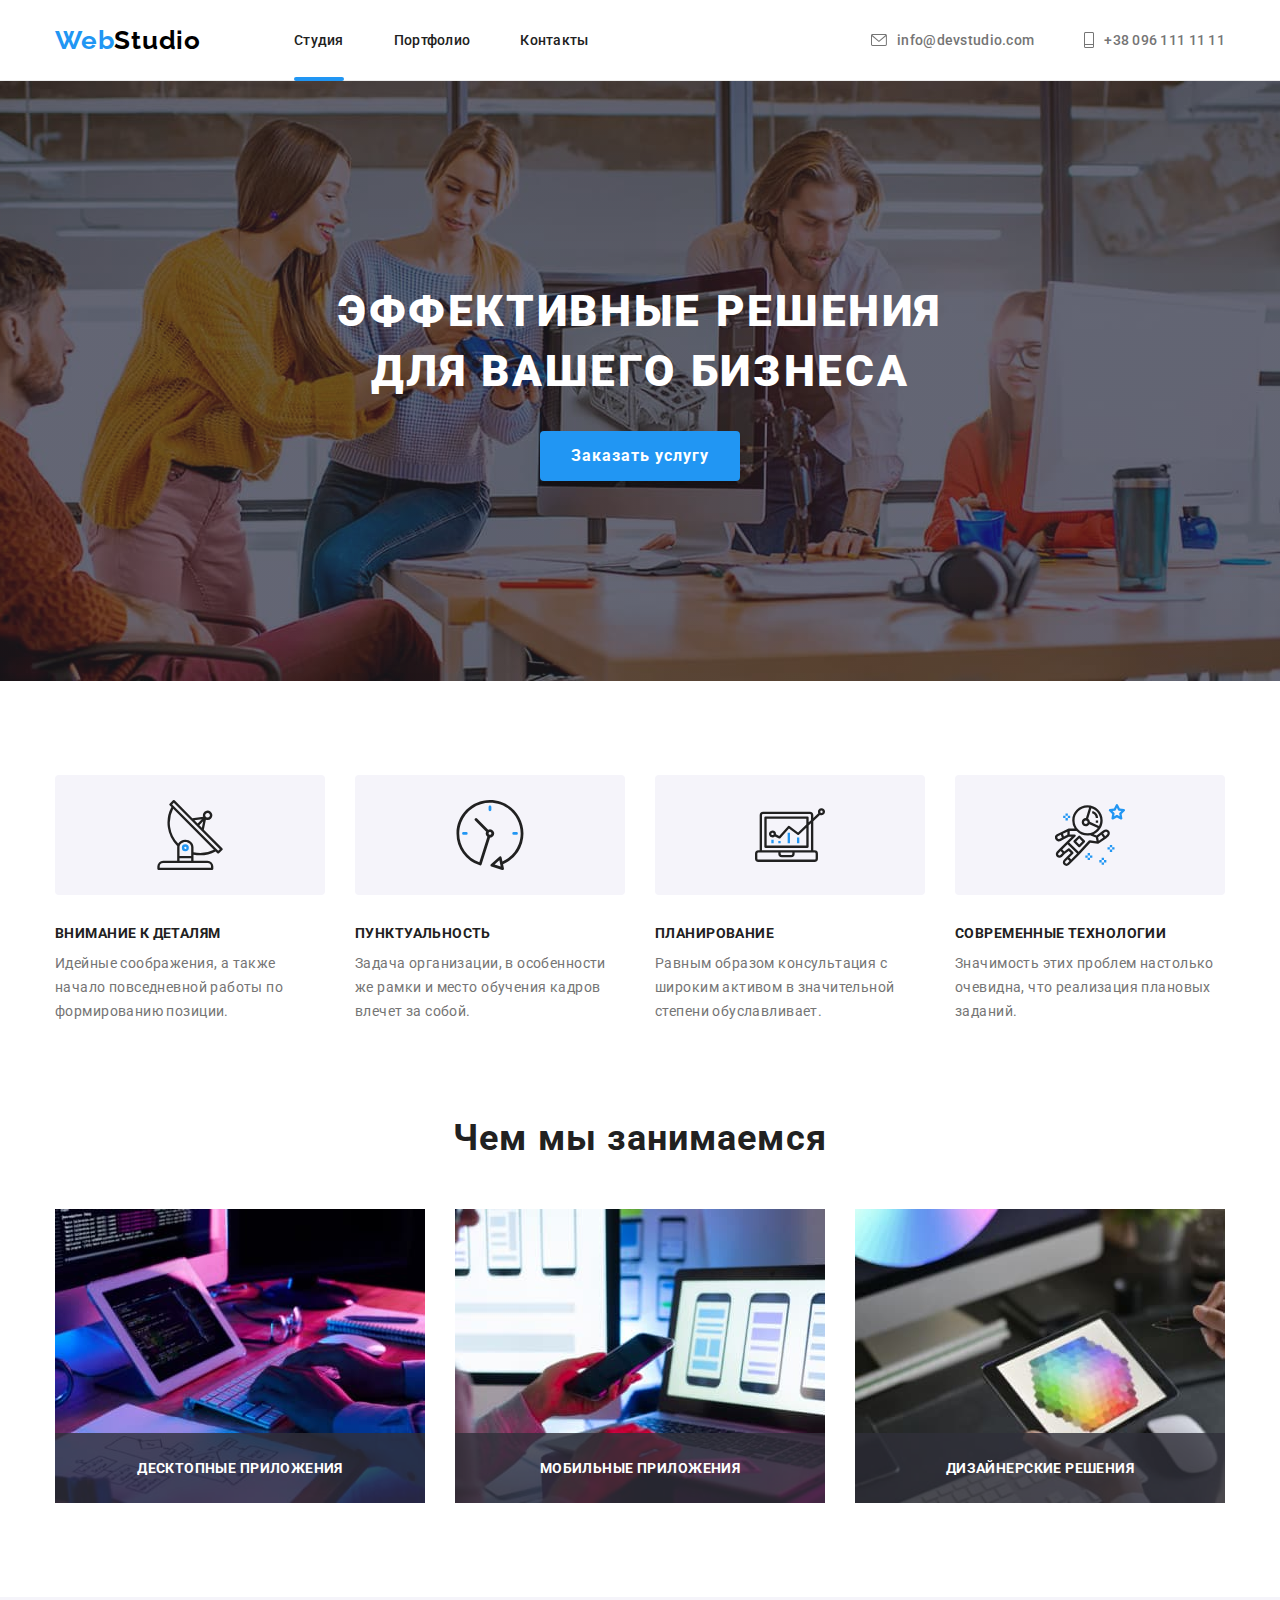
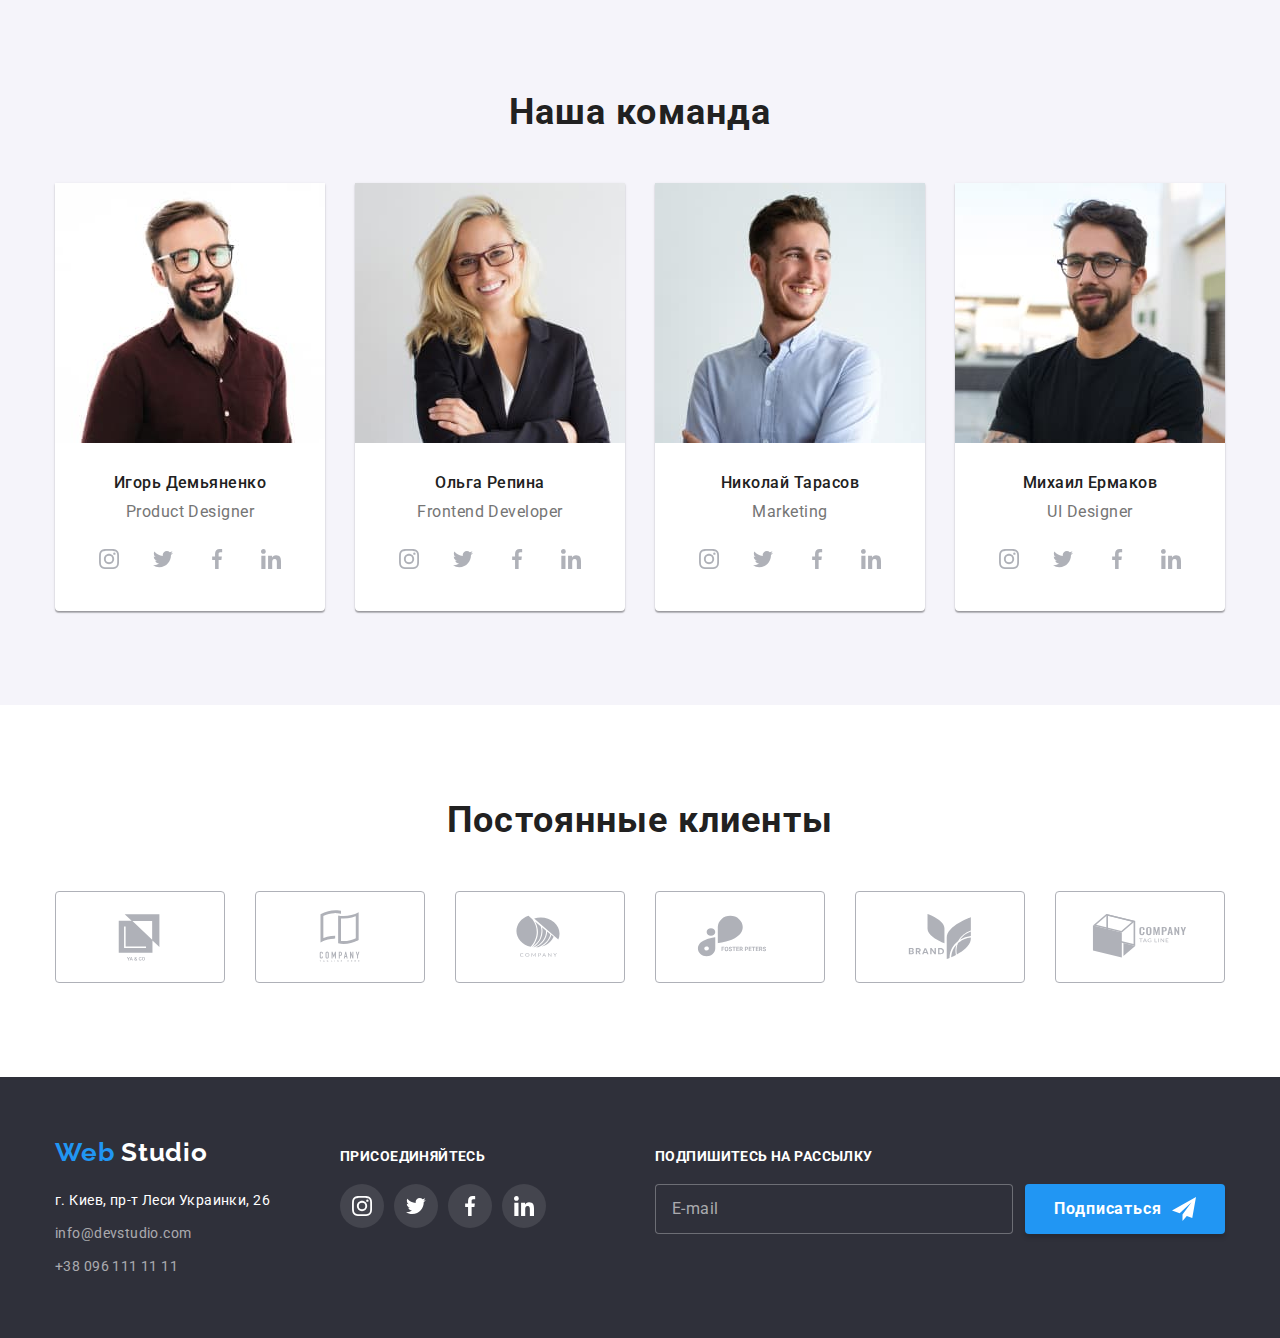
==== commit ec522fef: "update" ====
--- a/index.html
+++ b/index.html
@@ -360,49 +360,55 @@
 
         <h2 class="title clients__title">Постоянные клиенты</h2>
 
-        <ul class="card list">
-          <li class="clients__item">
-            <a class="link clients__link" aria-label="Клиент1" href="#" target="“_blank”" rel="noopener noreferrer">
+        <ul class="clients-list list">
+          <li class="clients-list__item">
+            <a class="link clients-list__link" aria-label="Клиент1" href="#" target="“_blank”"
+              rel="noopener noreferrer">
               <svg class="clients__icon" width="106" height="60">
                 <use href="./images/symbol-icons.svg#icon-client-1"></use>
               </svg>
             </a>
           </li>
 
-          <li class="clients__item">
-            <a class="link clients__link" aria-label="Клиент2" href="#" target="“_blank”" rel="noopener noreferrer">
+          <li class="clients-list__item">
+            <a class="link clients-list__link" aria-label="Клиент2" href="#" target="“_blank”"
+              rel="noopener noreferrer">
               <svg class="clients__icon" width="106" height="60">
                 <use href="./images/symbol-icons.svg#icon-client-2"></use>
               </svg>
             </a>
           </li>
 
-          <li class="clients__item">
-            <a class="link clients__link" aria-label="Клиент3" href="#" target="“_blank”" rel="noopener noreferrer">
+          <li class="clients-list__item">
+            <a class="link clients-list__link" aria-label="Клиент3" href="#" target="“_blank”"
+              rel="noopener noreferrer">
               <svg class="clients__icon" width="106" height="60">
                 <use href="./images/symbol-icons.svg#icon-client-3"></use>
               </svg>
             </a>
           </li>
 
-          <li class="clients__item">
-            <a class="link clients__link" aria-label="Клиент4" href="#" target="“_blank”" rel="noopener noreferrer">
+          <li class="clients-list__item">
+            <a class="link clients-list__link" aria-label="Клиент4" href="#" target="“_blank”"
+              rel="noopener noreferrer">
               <svg class="clients__icon" width="106" height="60">
                 <use href="./images/symbol-icons.svg#icon-client-4"></use>
               </svg>
             </a>
           </li>
 
-          <li class="clients__item">
-            <a class="link clients__link" aria-label="Клиент5" href="#" target="“_blank”" rel="noopener noreferrer">
+          <li class="clients-list__item">
+            <a class="link clients-list__link" aria-label="Клиент5" href="#" target="“_blank”"
+              rel="noopener noreferrer">
               <svg class="clients__icon" width="106" height="60">
                 <use href="./images/symbol-icons.svg#icon-client-5"></use>
               </svg>
             </a>
           </li>
 
-          <li class="clients__item">
-            <a class="link clients__link" aria-label="Клиент6" href="#" target="“_blank”" rel="noopener noreferrer">
+          <li class="clients-list__item">
+            <a class="link clients-list__link" aria-label="Клиент6" href="#" target="“_blank”"
+              rel="noopener noreferrer">
               <svg class="clients__icon" width="106" height="60">
                 <use href="./images/symbol-icons.svg#icon-client-6"></use>
               </svg>
--- a/css/main.min.css
+++ b/css/main.min.css
@@ -1 +1 @@
-/*! modern-normalize v1.1.0 | MIT License | https://github.com/sindresorhus/modern-normalize */*,::before,::after{-webkit-box-sizing:border-box;box-sizing:border-box}html{-moz-tab-size:4;-o-tab-size:4;tab-size:4}html{line-height:1.15;-webkit-text-size-adjust:100%}body{margin:0}body{font-family:system-ui,-apple-system,"Segoe UI",Roboto,Helvetica,Arial,sans-serif,"Apple Color Emoji","Segoe UI Emoji"}hr{height:0;color:inherit}abbr[title]{-webkit-text-decoration:underline dotted;text-decoration:underline dotted}b,strong{font-weight:bolder}code,kbd,samp,pre{font-family:ui-monospace,SFMono-Regular,Consolas,"Liberation Mono",Menlo,monospace;font-size:1em}small{font-size:80%}sub,sup{font-size:75%;line-height:0;position:relative;vertical-align:baseline}sub{bottom:-0.25em}sup{top:-0.5em}table{text-indent:0;border-color:inherit}button,input,optgroup,select,textarea{font-family:inherit;font-size:100%;line-height:1.15;margin:0}button,select{text-transform:none}button,[type=button],[type=reset],[type=submit]{-webkit-appearance:button}::-moz-focus-inner{border-style:none;padding:0}:-moz-focusring{outline:1px dotted ButtonText}:-moz-ui-invalid{box-shadow:none}legend{padding:0}progress{vertical-align:baseline}::-webkit-inner-spin-button,::-webkit-outer-spin-button{height:auto}[type=search]{-webkit-appearance:textfield;outline-offset:-2px}::-webkit-search-decoration{-webkit-appearance:none}::-webkit-file-upload-button{-webkit-appearance:button;font:inherit}summary{display:list-item}:root{--accent-color: #2196f3;--bg-color-white: #ffffff;--bg-color-gray: #f5f4fa;--bg-color-black: #2f303a;--bg-color-transparent-grey: rgba(47, 48, 58, 0.8);--bg-backdrop: rgba(0, 0, 0, 0.2);--btn-text-color: #ffffff;--btn-text-color-secondary: #212121;--btn-border: rgba(0, 0, 0, 0.1);--btn-bg-color-gray: #f5f4fa;--btn-bg-color-white: #ffffff;--title-text-color: #212121;--title-white-color: #ffffff;--main-text-color: #757575;--address-text-gray: rgba(255, 255, 255, 0.6);--address-text-white: #ffffff;--header-border-bottom: #ececec;--white-color-logo: #ffffff;--black-color-logo: #000000;--hero-gradient-color: linear-gradient(to right, rgba(47, 48, 58, 0.4), rgba(47, 48, 58, 0.4));--box-shadow-team: 0px 1px 3px rgba(0, 0, 0, 0.12), 0px 1px 1px rgba(0, 0, 0, 0.14), 0px 2px 1px rgba(0, 0, 0, 0.2);--bg-social-link: rgba(255, 255, 255, 0.1);--social-icon-color-hover: #ffffff;--social-icon-color: #afb1b8;--client-icon-color: #afb1b8;--client-border-color: #afb1b8;--input-border: rgba(255, 255, 255, 0.3);--input-placeholder: rgba(255, 255, 255, 0.6);--input-text: rgba(255, 255, 255, 0.6);--tooltip-color: #ffffff;--card-border-color: #eeeeee;--indent: 30px;--items: 3;--timing-function: cubic-bezier(0.4, 0, 0.2, 1)}body{background-color:var(--background-color-white);color:var(--main-text-color);font-family:Roboto,sans-serif;letter-spacing:.02em}main{padding-top:81px}img{display:block;max-width:100%;height:auto}h1,h2,h3,h4,h5,h6,p,ul{margin:0;padding:0}.list{list-style-type:none}.container{width:1200px;padding-right:15px;padding-left:15px;margin-left:auto;margin-right:auto}.hidden-element{position:absolute;width:1px;height:1px;margin:-1px;border:0;padding:0;white-space:nowrap;-webkit-clip-path:inset(100%);clip-path:inset(100%);clip:rect(0 0 0 0);overflow:hidden;-webkit-appearance:none;-moz-appearance:none;appearance:none}.unselectable{-webkit-touch-callout:none;-webkit-user-select:none;-moz-user-select:none;-ms-user-select:none;user-select:none}.title{color:var(--title-text-color);font-size:36px;line-height:1.1666666667;letter-spacing:0.03em;text-decoration:none;text-align:center}.subtitle{color:var(--title-text-color);font-size:14px;line-height:1.1428571429;letter-spacing:0.03em;text-decoration:none;text-transform:uppercase}.link{position:relative;display:block;color:var(--title-text-color);font-weight:500;font-size:14px;line-height:1.1428571429;letter-spacing:0.02em;text-decoration:none;-webkit-transition-property:color;transition-property:color;-webkit-transition-duration:250ms;transition-duration:250ms;-webkit-transition-timing-function:cubic-bezier(0.4, 0, 0.2, 1);transition-timing-function:cubic-bezier(0.4, 0, 0.2, 1)}.link:hover,.link:focus{color:var(--accent-color);outline:none}.logo{display:block;color:var(--accent-color);font-family:"Raleway";font-weight:700;font-size:26px;line-height:1.1923076923;letter-spacing:0.03em;text-decoration:none}.logo--black{color:var(--black-color-logo)}.logo--white{color:var(--white-color-logo)}.button{min-width:200px;min-height:50px;padding:10px 28px;cursor:pointer;display:-webkit-inline-box;display:-ms-inline-flexbox;display:inline-flex;-webkit-box-align:center;-ms-flex-align:center;align-items:center;-webkit-box-pack:center;-ms-flex-pack:center;justify-content:center;font-family:inherit;font-weight:700;font-size:16px;line-height:1.875;letter-spacing:0.06em;color:var(--btn-text-color);background-color:var(--accent-color);-webkit-box-shadow:0px 4px 4px rgba(0,0,0,.15);box-shadow:0px 4px 4px rgba(0,0,0,.15);border:1px rgba(0,0,0,0);border-radius:4px}.filter__button{min-width:auto;min-height:auto;padding:6px 22px;color:var(--btn-text-color-secondary);background-color:var(--btn-bg-color-gray);-webkit-box-shadow:none;box-shadow:none;font-weight:500;font-size:16px;line-height:1.625;letter-spacing:0.03em;-webkit-transition-property:background-color,color;transition-property:background-color,color;-webkit-transition-duration:250ms;transition-duration:250ms;-webkit-transition-timing-function:cubic-bezier(0.4, 0, 0.2, 1);transition-timing-function:cubic-bezier(0.4, 0, 0.2, 1)}.filter__button:hover,.filter__button:focus{color:var(--btn-text-color);background-color:var(--accent-color);outline:none}.modal__button{position:absolute;top:8px;right:8px;display:-webkit-box;display:-ms-flexbox;display:flex;-ms-flex-wrap:wrap;flex-wrap:wrap;-webkit-box-align:center;-ms-flex-align:center;align-items:center;-webkit-box-pack:center;-ms-flex-pack:center;justify-content:center;width:30px;height:30px;border-radius:50%;background-color:var(--btn-bg-color-white);border:1px solid var(--btn-border)}.modal__button:hover .icon,.modal__button:focus .icon{-webkit-transform:rotate(360deg);transform:rotate(360deg);fill:var(--accent-color)}.header{position:fixed;top:0;left:50%;-webkit-transform:translate(-50%);transform:translate(-50%);z-index:100;width:100%;border-bottom:1px solid var(--header-border-bottom);background-color:var(--bg-color-white)}.navigation-panel{display:-webkit-box;display:-ms-flexbox;display:flex}.main-nav{display:-webkit-box;display:-ms-flexbox;display:flex;-webkit-box-align:center;-ms-flex-align:center;align-items:center;-webkit-box-pack:center;-ms-flex-pack:center;justify-content:center}.main-nav__logo{margin-right:93px}.site-nav{display:-webkit-box;display:-ms-flexbox;display:flex;-webkit-box-align:center;-ms-flex-align:center;align-items:center;-webkit-box-pack:center;-ms-flex-pack:center;justify-content:center;gap:50px}.site-nav__link{padding-top:32px;padding-bottom:32px}.contacts{display:-webkit-box;display:-ms-flexbox;display:flex;-webkit-box-align:center;-ms-flex-align:center;align-items:center;-webkit-box-pack:center;-ms-flex-pack:center;justify-content:center;gap:50px;margin-left:auto}.contacts__link{padding-top:32px;padding-bottom:32px;display:-webkit-box;display:-ms-flexbox;display:flex;-webkit-box-align:center;-ms-flex-align:center;align-items:center;-webkit-box-pack:center;-ms-flex-pack:center;justify-content:center;gap:10px;color:inherit}.contacts__icon{fill:currentColor}.link--active::after{position:absolute;bottom:-1px;content:"";display:block;width:100%;height:4px;background-color:var(--accent-color);border-radius:2px}.footer{background-color:var(--bg-color-black)}.bottom{display:-webkit-box;display:-ms-flexbox;display:flex;-webkit-box-align:baseline;-ms-flex-align:baseline;align-items:baseline;padding-top:60px;padding-bottom:60px}.bottom__title{display:block;margin-bottom:20px;font-weight:700;color:var(--title-white-color)}.address{margin-right:70px}.address__logo{margin-bottom:20px}.address__block{display:-webkit-box;display:-ms-flexbox;display:flex;gap:9px;-webkit-box-orient:vertical;-webkit-box-direction:normal;-ms-flex-direction:column;flex-direction:column;font-style:normal}.address__link{font-weight:400;font-size:14px;line-height:1.7142857143;letter-spacing:0.03em;text-decoration:none;color:var(--address-text-gray)}.address__link--color{color:var(--address-text-white)}.hero{padding-top:200px;padding-bottom:200px;max-width:1600px;margin-left:auto;margin-right:auto;text-align:center;background-size:cover;background-position:center;background-color:var(--bg-color-black);background-image:var(--hero-gradient-color),url(../images/hero/hero-bg.jpg);background-repeat:no-repeat}.hero__title{margin-right:auto;margin-left:auto;margin-bottom:30px;width:696px;color:var(--title-white-color);font-weight:900;font-size:44px;line-height:1.3636363636;letter-spacing:0.06em;text-transform:uppercase}.feature{padding-top:94px;padding-bottom:47px}.feature-list{display:-webkit-box;display:-ms-flexbox;display:flex;-ms-flex-wrap:wrap;flex-wrap:wrap;-webkit-box-align:center;-ms-flex-align:center;align-items:center;-webkit-box-pack:center;-ms-flex-pack:center;justify-content:center;gap:30px}.feature-list__item{position:relative;-ms-flex-preferred-size:calc((100% - 90px)/4);flex-basis:calc((100% - 90px)/4)}.feature-list__subtitle{margin-bottom:10px}.feature-list__text{font-size:14px;line-height:1.7142857143;letter-spacing:0.03em}.feature-list__icon{display:-webkit-box;display:-ms-flexbox;display:flex;-webkit-box-align:center;-ms-flex-align:center;align-items:center;-webkit-box-pack:center;-ms-flex-pack:center;justify-content:center;height:120px;margin-bottom:30px;border-radius:4px;background-color:var(--bg-color-gray)}.works{padding-top:47px;padding-bottom:94px}.works__title{margin-bottom:50px}.works-list{display:-webkit-box;display:-ms-flexbox;display:flex;-ms-flex-wrap:wrap;flex-wrap:wrap;-webkit-box-align:center;-ms-flex-align:center;align-items:center;-webkit-box-pack:center;-ms-flex-pack:center;justify-content:center;gap:30px}.works-list__item{position:relative;-ms-flex-preferred-size:calc((100% - 60px)/3);flex-basis:calc((100% - 60px)/3)}.works-list__subtitle{position:absolute;width:100%;bottom:0;padding-top:27px;padding-bottom:27px;text-align:center;background-color:var(--bg-color-transparent-grey);color:var(--title-white-color)}.team{padding-top:94px;padding-bottom:94px;text-align:center;background-color:var(--bg-color-gray)}.team__title{margin-bottom:50px}.team-list{display:-webkit-box;display:-ms-flexbox;display:flex;-ms-flex-wrap:wrap;flex-wrap:wrap;-webkit-box-align:center;-ms-flex-align:center;align-items:center;-webkit-box-pack:center;-ms-flex-pack:center;justify-content:center;gap:30px}.team-list__item{position:relative;-ms-flex-preferred-size:calc((100% - 90px)/4);flex-basis:calc((100% - 90px)/4);border-bottom-right-radius:4px;border-bottom-left-radius:4px;background-color:var(--bg-color-white);-webkit-box-shadow:var(--box-shadow-team);box-shadow:var(--box-shadow-team)}.team-list__box{padding-top:30px;padding-bottom:30px}.team-list__subtitle{margin-bottom:10px;font-weight:500;font-size:16px;line-height:1.1875;letter-spacing:em;text-transform:none}.team-list__text{margin-bottom:16px;font-size:16px;line-height:1.1875;letter-spacing:0.03em}.clients{padding-top:94px;padding-bottom:94px}.clients__title{margin-bottom:50px}.clients__link{display:-webkit-box;display:-ms-flexbox;display:flex;-webkit-box-align:center;-ms-flex-align:center;align-items:center;-webkit-box-pack:center;-ms-flex-pack:center;justify-content:center;width:170px;height:92px;border-radius:4px;border:1px solid var(--client-border-color);color:var(--client-icon-color);-webkit-transition-property:border-color,color;transition-property:border-color,color;-webkit-transition-duration:250ms;transition-duration:250ms;-webkit-transition-timing-function:cubic-bezier(0.4, 0, 0.2, 1);transition-timing-function:cubic-bezier(0.4, 0, 0.2, 1)}.clients__link:hover,.clients__link:focus{border-color:var(--accent-color)}.clients__icon{fill:currentColor}.backdrop{position:fixed;top:0;left:0;bottom:0;right:0;z-index:101;cursor:not-allowed;color:#000;background-color:var(--bg-backdrop);-webkit-transition-property:opacity,visibility;transition-property:opacity,visibility;-webkit-transition-duration:500ms;transition-duration:500ms;-webkit-transition-timing-function:cubic-bezier(0.4, 0, 0.2, 1);transition-timing-function:cubic-bezier(0.4, 0, 0.2, 1);-webkit-transition-delay:50ms;transition-delay:50ms}.backdrop.is-hidden{visibility:hidden;opacity:0;pointer-events:none}.backdrop.is-hidden .modal{-webkit-transform:translate(-50%, -50%) scale(0.4);transform:translate(-50%, -50%) scale(0.4)}.backdrop .modal{position:absolute;top:50%;left:50%;-webkit-transform:translate(-50%, -50%) scale(1);transform:translate(-50%, -50%) scale(1);width:528px;height:581px;cursor:initial;background-color:var(--bg-color-white);-webkit-transition-property:-webkit-transform;transition-property:-webkit-transform;transition-property:transform;transition-property:transform, -webkit-transform;-webkit-transition-duration:250ms;transition-duration:250ms;-webkit-transition-timing-function:cubic-bezier(0.4, 0, 0.2, 1);transition-timing-function:cubic-bezier(0.4, 0, 0.2, 1);-webkit-transition-delay:0ms;transition-delay:0ms}.form{display:-webkit-box;display:-ms-flexbox;display:flex;-webkit-box-align:center;-ms-flex-align:center;align-items:center;-webkit-box-pack:center;-ms-flex-pack:center;justify-content:center;-webkit-box-orient:vertical;-webkit-box-direction:normal;-ms-flex-direction:column;flex-direction:column;padding:40px}.form__title{margin-bottom:12px;font-size:20px;line-height:1.15;letter-spacing:0.03em;text-align:center;color:var(--title-text-color)}.field{position:relative;width:100%}.field__title{display:block;margin-bottom:4px;font-weight:400;font-size:12px;line-height:1.1666666667;letter-spacing:0.01em;color:var(--main-text-color)}.field__block{position:relative}.field__icon{position:absolute;left:11px;bottom:12px;display:block}.field__input{display:block;padding-left:42px;width:100%;margin-bottom:10px;border:1px solid rgba(33,33,33,.2);border-radius:4px;height:40px;-webkit-transition-property:outline-color;transition-property:outline-color;-webkit-transition-duration:250ms;transition-duration:250ms;-webkit-transition-timing-function:cubic-bezier(0.4, 0, 0.2, 1);transition-timing-function:cubic-bezier(0.4, 0, 0.2, 1)}.field__input:focus,.field__input:hover{outline-color:var(--accent-color)}.field__comments{padding:12px 16px;margin-bottom:20px;height:120px;resize:none}.field__icon,.modal__button .icon{fill:currentColor;-webkit-transition-property:fill,-webkit-transform;transition-property:fill,-webkit-transform;transition-property:fill,transform;transition-property:fill,transform,-webkit-transform;-webkit-transition-duration:250ms;transition-duration:250ms;-webkit-transition-timing-function:cubic-bezier(0.4, 0, 0.2, 1);transition-timing-function:cubic-bezier(0.4, 0, 0.2, 1)}.field__input:focus+.field__icon{fill:var(--accent-color);-webkit-animation:zoom 250ms var(--timing-function) 50ms 1 alternate;animation:zoom 250ms var(--timing-function) 50ms 1 alternate}.field__input:not(:-moz-placeholder-shown)+.field__icon{fill:var(--accent-color);animation:zoom 250ms var(--timing-function) 50ms 1 alternate}.field__input:not(:-ms-input-placeholder)+.field__icon{fill:var(--accent-color);animation:zoom 250ms var(--timing-function) 50ms 1 alternate}.field__input:not(:placeholder-shown)+.field__icon{fill:var(--accent-color);-webkit-animation:zoom 250ms var(--timing-function) 50ms 1 alternate;animation:zoom 250ms var(--timing-function) 50ms 1 alternate}.checkbox{display:-webkit-box;display:-ms-flexbox;display:flex;-ms-flex-wrap:wrap;flex-wrap:wrap;-webkit-box-align:center;-ms-flex-align:center;align-items:center;-webkit-box-pack:center;-ms-flex-pack:center;justify-content:center;gap:0px;margin-bottom:30px}.checkbox__txt{font-weight:400;font-size:14px;line-height:1.7142857143;letter-spacing:.03em;color:var(--main-text-color)}.checkbox__link{color:var(--accent-color);text-underline-offset:10%}.checkbox__icon{display:inline-block;width:16px;height:15px;border:2px solid #000;border-radius:2px;margin-right:7px}.checkbox__input:checked+.checkbox__icon{background-color:var(--accent-color);background-image:url("../images/icon-check.svg");background-size:contain;background-origin:border-box;border-color:rgba(0,0,0,0);-webkit-animation:zoom 250ms var(--timing-function) 50ms 1 alternate;animation:zoom 250ms var(--timing-function) 50ms 1 alternate}@-webkit-keyframes zoom{0%{-webkit-transform:scale(1);transform:scale(1)}50%{-webkit-transform:scale(3);transform:scale(3)}100%{-webkit-transform:scale(2);transform:scale(2)}}@keyframes zoom{0%{-webkit-transform:scale(1);transform:scale(1)}50%{-webkit-transform:scale(3);transform:scale(3)}100%{-webkit-transform:scale(2);transform:scale(2)}}.portfolio{padding-top:94px;padding-bottom:94px}.product{display:-webkit-box;display:-ms-flexbox;display:flex;-ms-flex-wrap:wrap;flex-wrap:wrap;-webkit-box-align:center;-ms-flex-align:center;align-items:center;-webkit-box-pack:center;-ms-flex-pack:center;justify-content:center;gap:30px}.product__item{position:relative;-ms-flex-preferred-size:calc((100% - 60px)/3);flex-basis:calc((100% - 60px)/3)}.filter{display:-webkit-box;display:-ms-flexbox;display:flex;-ms-flex-wrap:wrap;flex-wrap:wrap;-webkit-box-align:center;-ms-flex-align:center;align-items:center;-webkit-box-pack:center;-ms-flex-pack:center;justify-content:center;gap:8px;margin-bottom:50px}.product__img{position:relative;overflow:hidden}.product__tooltip{position:absolute;top:0;left:0;width:100%;height:100%;padding:63px 24px;-webkit-transform:translateY(100%);transform:translateY(100%);opacity:0;font-size:18px;line-height:1.5555555556;letter-spacing:0.03em;color:var(--tooltip-color);background-color:rgba(33,150,243,.9);-webkit-transition-property:opacity,-webkit-transform;transition-property:opacity,-webkit-transform;transition-property:opacity,transform;transition-property:opacity,transform,-webkit-transform;-webkit-transition-duration:250ms;transition-duration:250ms;-webkit-transition-timing-function:cubic-bezier(0.4, 0, 0.2, 1);transition-timing-function:cubic-bezier(0.4, 0, 0.2, 1)}.product__link:hover .product__tooltip,.product__link:focus .product__tooltip{-webkit-transform:translateY(0);transform:translateY(0);opacity:1}.product__block{padding:20px 24px;border:1px solid var(--card-border-color)}.product__link{color:var(--main-text-color);-webkit-transition-property:-webkit-box-shadow;transition-property:-webkit-box-shadow;transition-property:box-shadow;transition-property:box-shadow, -webkit-box-shadow;-webkit-transition-duration:250ms;transition-duration:250ms;-webkit-transition-timing-function:cubic-bezier(0.4, 0, 0.2, 1);transition-timing-function:cubic-bezier(0.4, 0, 0.2, 1)}.product__link:hover,.product__link:focus{color:var(--main-text-color);-webkit-box-shadow:0px 1px 1px rgba(0,0,0,.12),0px 4px 4px rgba(0,0,0,.06),1px 4px 6px rgba(0,0,0,.16);box-shadow:0px 1px 1px rgba(0,0,0,.12),0px 4px 4px rgba(0,0,0,.06),1px 4px 6px rgba(0,0,0,.16)}.product__subtitle{margin-bottom:4px;font-size:18px;line-height:2;letter-spacing:0.06em;text-transform:none}.product__text{font-size:16px;line-height:1.875;letter-spacing:0.03em}.sign-up{display:-webkit-box;display:-ms-flexbox;display:flex;margin-left:auto;-webkit-box-align:end;-ms-flex-align:end;align-items:flex-end}.sign-up__block{display:block;margin-right:12px}.button__txt{margin-right:10px}.sign-up__input{display:block;width:358px;height:50px;font-weight:400;font-size:16px;line-height:1.25;letter-spacing:.03em;padding:15px 16px;border:1px solid var(--input-border);background-color:var(--bg-color-black);border-radius:4px;color:var(--input-text)}.sign-up__input::-webkit-input-placeholder{color:var(--input-placeholder)}.sign-up__input::-moz-placeholder{color:var(--input-placeholder)}.sign-up__input:-ms-input-placeholder{color:var(--input-placeholder)}.sign-up__input::-ms-input-placeholder{color:var(--input-placeholder)}.sign-up__input::placeholder{color:var(--input-placeholder)}.social{display:-webkit-box;display:-ms-flexbox;display:flex;-ms-flex-wrap:wrap;flex-wrap:wrap;-webkit-box-align:center;-ms-flex-align:center;align-items:center;-webkit-box-pack:center;-ms-flex-pack:center;justify-content:center;gap:10px}.social__link{display:-webkit-box;display:-ms-flexbox;display:flex;-ms-flex-wrap:wrap;flex-wrap:wrap;-webkit-box-align:center;-ms-flex-align:center;align-items:center;-webkit-box-pack:center;-ms-flex-pack:center;justify-content:center;width:44px;height:44px;border-radius:50%;color:var(--social-icon-color);-webkit-transition-property:color,background-color;transition-property:color,background-color;-webkit-transition-duration:250ms;transition-duration:250ms;-webkit-transition-timing-function:cubic-bezier(0.4, 0, 0.2, 1);transition-timing-function:cubic-bezier(0.4, 0, 0.2, 1)}.social__link--background{background-color:var(--bg-social-link)}.social__link:hover,.social__link:focus{background-color:var(--accent-color);outline:none;color:var(--social-icon-color-hover)}.social__icon{fill:currentColor}/*# sourceMappingURL=main.min.css.map */+/*! modern-normalize v1.1.0 | MIT License | https://github.com/sindresorhus/modern-normalize */*,::before,::after{-webkit-box-sizing:border-box;box-sizing:border-box}html{-moz-tab-size:4;-o-tab-size:4;tab-size:4}html{line-height:1.15;-webkit-text-size-adjust:100%}body{margin:0}body{font-family:system-ui,-apple-system,"Segoe UI",Roboto,Helvetica,Arial,sans-serif,"Apple Color Emoji","Segoe UI Emoji"}hr{height:0;color:inherit}abbr[title]{-webkit-text-decoration:underline dotted;text-decoration:underline dotted}b,strong{font-weight:bolder}code,kbd,samp,pre{font-family:ui-monospace,SFMono-Regular,Consolas,"Liberation Mono",Menlo,monospace;font-size:1em}small{font-size:80%}sub,sup{font-size:75%;line-height:0;position:relative;vertical-align:baseline}sub{bottom:-0.25em}sup{top:-0.5em}table{text-indent:0;border-color:inherit}button,input,optgroup,select,textarea{font-family:inherit;font-size:100%;line-height:1.15;margin:0}button,select{text-transform:none}button,[type=button],[type=reset],[type=submit]{-webkit-appearance:button}::-moz-focus-inner{border-style:none;padding:0}:-moz-focusring{outline:1px dotted ButtonText}:-moz-ui-invalid{box-shadow:none}legend{padding:0}progress{vertical-align:baseline}::-webkit-inner-spin-button,::-webkit-outer-spin-button{height:auto}[type=search]{-webkit-appearance:textfield;outline-offset:-2px}::-webkit-search-decoration{-webkit-appearance:none}::-webkit-file-upload-button{-webkit-appearance:button;font:inherit}summary{display:list-item}:root{--accent-color: #2196f3;--bg-color-white: #ffffff;--bg-color-gray: #f5f4fa;--bg-color-black: #2f303a;--bg-color-transparent-grey: rgba(47, 48, 58, 0.8);--bg-backdrop: rgba(0, 0, 0, 0.2);--btn-text-color: #ffffff;--btn-text-color-secondary: #212121;--btn-border: rgba(0, 0, 0, 0.1);--btn-bg-color-gray: #f5f4fa;--btn-bg-color-white: #ffffff;--title-text-color: #212121;--title-white-color: #ffffff;--main-text-color: #757575;--address-text-gray: rgba(255, 255, 255, 0.6);--address-text-white: #ffffff;--header-border-bottom: #ececec;--white-color-logo: #ffffff;--black-color-logo: #000000;--hero-gradient-color: linear-gradient(to right, rgba(47, 48, 58, 0.4), rgba(47, 48, 58, 0.4));--box-shadow-team: 0px 1px 3px rgba(0, 0, 0, 0.12), 0px 1px 1px rgba(0, 0, 0, 0.14), 0px 2px 1px rgba(0, 0, 0, 0.2);--bg-social-link: rgba(255, 255, 255, 0.1);--social-icon-color-hover: #ffffff;--social-icon-color: #afb1b8;--client-icon-color: #afb1b8;--client-border-color: #afb1b8;--input-border: rgba(255, 255, 255, 0.3);--input-placeholder: rgba(255, 255, 255, 0.6);--input-text: rgba(255, 255, 255, 0.6);--tooltip-color: #ffffff;--card-border-color: #eeeeee;--indent: 30px;--items: 3;--timing-function: cubic-bezier(0.4, 0, 0.2, 1)}body{background-color:var(--background-color-white);color:var(--main-text-color);font-family:Roboto,sans-serif;letter-spacing:.02em}main{padding-top:81px}img{display:block;max-width:100%;height:auto}h1,h2,h3,h4,h5,h6,p,ul{margin:0;padding:0}.list{list-style-type:none}.container{width:1200px;padding-right:15px;padding-left:15px;margin-left:auto;margin-right:auto}.hidden-element{position:absolute;width:1px;height:1px;margin:-1px;border:0;padding:0;white-space:nowrap;-webkit-clip-path:inset(100%);clip-path:inset(100%);clip:rect(0 0 0 0);overflow:hidden;-webkit-appearance:none;-moz-appearance:none;appearance:none}.unselectable{-webkit-touch-callout:none;-webkit-user-select:none;-moz-user-select:none;-ms-user-select:none;user-select:none}.title{color:var(--title-text-color);font-size:36px;line-height:1.1666666667;letter-spacing:0.03em;text-decoration:none;text-align:center}.subtitle{color:var(--title-text-color);font-size:14px;line-height:1.1428571429;letter-spacing:0.03em;text-decoration:none;text-transform:uppercase}.link{position:relative;display:block;color:var(--title-text-color);font-weight:500;font-size:14px;line-height:1.1428571429;letter-spacing:0.02em;text-decoration:none;-webkit-transition-property:color;transition-property:color;-webkit-transition-duration:250ms;transition-duration:250ms;-webkit-transition-timing-function:cubic-bezier(0.4, 0, 0.2, 1);transition-timing-function:cubic-bezier(0.4, 0, 0.2, 1)}.link:hover,.link:focus{color:var(--accent-color);outline:none}.logo{display:block;color:var(--accent-color);font-family:"Raleway";font-weight:700;font-size:26px;line-height:1.1923076923;letter-spacing:0.03em;text-decoration:none}.logo--black{color:var(--black-color-logo)}.logo--white{color:var(--white-color-logo)}.button{min-width:200px;min-height:50px;padding:10px 28px;cursor:pointer;display:-webkit-inline-box;display:-ms-inline-flexbox;display:inline-flex;-webkit-box-align:center;-ms-flex-align:center;align-items:center;-webkit-box-pack:center;-ms-flex-pack:center;justify-content:center;font-family:inherit;font-weight:700;font-size:16px;line-height:1.875;letter-spacing:0.06em;color:var(--btn-text-color);background-color:var(--accent-color);-webkit-box-shadow:0px 4px 4px rgba(0,0,0,.15);box-shadow:0px 4px 4px rgba(0,0,0,.15);border:1px rgba(0,0,0,0);border-radius:4px}.filter__button{min-width:auto;min-height:auto;padding:6px 22px;color:var(--btn-text-color-secondary);background-color:var(--btn-bg-color-gray);-webkit-box-shadow:none;box-shadow:none;font-weight:500;font-size:16px;line-height:1.625;letter-spacing:0.03em;-webkit-transition-property:background-color,color;transition-property:background-color,color;-webkit-transition-duration:250ms;transition-duration:250ms;-webkit-transition-timing-function:cubic-bezier(0.4, 0, 0.2, 1);transition-timing-function:cubic-bezier(0.4, 0, 0.2, 1)}.filter__button:hover,.filter__button:focus{color:var(--btn-text-color);background-color:var(--accent-color);outline:none}.modal__button{position:absolute;top:8px;right:8px;display:-webkit-box;display:-ms-flexbox;display:flex;-ms-flex-wrap:wrap;flex-wrap:wrap;-webkit-box-align:center;-ms-flex-align:center;align-items:center;-webkit-box-pack:center;-ms-flex-pack:center;justify-content:center;width:30px;height:30px;border-radius:50%;background-color:var(--btn-bg-color-white);border:1px solid var(--btn-border)}.modal__button:hover .icon,.modal__button:focus .icon{-webkit-transform:rotate(360deg);transform:rotate(360deg);fill:var(--accent-color)}.header{position:fixed;top:0;left:50%;-webkit-transform:translate(-50%);transform:translate(-50%);z-index:100;width:100%;border-bottom:1px solid var(--header-border-bottom);background-color:var(--bg-color-white)}.navigation-panel{display:-webkit-box;display:-ms-flexbox;display:flex}.main-nav{display:-webkit-box;display:-ms-flexbox;display:flex;-webkit-box-align:center;-ms-flex-align:center;align-items:center;-webkit-box-pack:center;-ms-flex-pack:center;justify-content:center}.main-nav__logo{margin-right:93px}.site-nav{display:-webkit-box;display:-ms-flexbox;display:flex;-webkit-box-align:center;-ms-flex-align:center;align-items:center;-webkit-box-pack:center;-ms-flex-pack:center;justify-content:center;gap:50px}.site-nav__link{padding-top:32px;padding-bottom:32px}.contacts{display:-webkit-box;display:-ms-flexbox;display:flex;-webkit-box-align:center;-ms-flex-align:center;align-items:center;-webkit-box-pack:center;-ms-flex-pack:center;justify-content:center;gap:50px;margin-left:auto}.contacts__link{padding-top:32px;padding-bottom:32px;display:-webkit-box;display:-ms-flexbox;display:flex;-webkit-box-align:center;-ms-flex-align:center;align-items:center;-webkit-box-pack:center;-ms-flex-pack:center;justify-content:center;gap:10px;color:inherit}.contacts__icon{fill:currentColor}.link--active::after{position:absolute;bottom:-1px;content:"";display:block;width:100%;height:4px;background-color:var(--accent-color);border-radius:2px}.footer{background-color:var(--bg-color-black)}.bottom{display:-webkit-box;display:-ms-flexbox;display:flex;-webkit-box-align:baseline;-ms-flex-align:baseline;align-items:baseline;padding-top:60px;padding-bottom:60px}.bottom__title{display:block;margin-bottom:20px;font-weight:700;color:var(--title-white-color)}.address{margin-right:70px}.address__logo{margin-bottom:20px}.address__block{display:-webkit-box;display:-ms-flexbox;display:flex;gap:9px;-webkit-box-orient:vertical;-webkit-box-direction:normal;-ms-flex-direction:column;flex-direction:column;font-style:normal}.address__link{font-weight:400;font-size:14px;line-height:1.7142857143;letter-spacing:0.03em;text-decoration:none;color:var(--address-text-gray)}.address__link--color{color:var(--address-text-white)}.hero{padding-top:200px;padding-bottom:200px;max-width:1600px;margin-left:auto;margin-right:auto;text-align:center;background-size:cover;background-position:center;background-color:var(--bg-color-black);background-image:var(--hero-gradient-color),url(../images/hero/hero-bg.jpg);background-repeat:no-repeat}.hero__title{margin-right:auto;margin-left:auto;margin-bottom:30px;width:696px;color:var(--title-white-color);font-weight:900;font-size:44px;line-height:1.3636363636;letter-spacing:0.06em;text-transform:uppercase}.feature{padding-top:94px;padding-bottom:47px}.feature-list{display:-webkit-box;display:-ms-flexbox;display:flex;-ms-flex-wrap:wrap;flex-wrap:wrap;-webkit-box-align:center;-ms-flex-align:center;align-items:center;-webkit-box-pack:center;-ms-flex-pack:center;justify-content:center;gap:30px}.feature-list__item{position:relative;-ms-flex-preferred-size:calc((100% - 90px)/4);flex-basis:calc((100% - 90px)/4)}.feature-list__subtitle{margin-bottom:10px}.feature-list__text{font-size:14px;line-height:1.7142857143;letter-spacing:0.03em}.feature-list__icon{display:-webkit-box;display:-ms-flexbox;display:flex;-webkit-box-align:center;-ms-flex-align:center;align-items:center;-webkit-box-pack:center;-ms-flex-pack:center;justify-content:center;height:120px;margin-bottom:30px;border-radius:4px;background-color:var(--bg-color-gray)}.works{padding-top:47px;padding-bottom:94px}.works__title{margin-bottom:50px}.works-list{display:-webkit-box;display:-ms-flexbox;display:flex;-ms-flex-wrap:wrap;flex-wrap:wrap;-webkit-box-align:center;-ms-flex-align:center;align-items:center;-webkit-box-pack:center;-ms-flex-pack:center;justify-content:center;gap:30px}.works-list__item{position:relative;-ms-flex-preferred-size:calc((100% - 60px)/3);flex-basis:calc((100% - 60px)/3)}.works-list__subtitle{position:absolute;width:100%;bottom:0;padding-top:27px;padding-bottom:27px;text-align:center;background-color:var(--bg-color-transparent-grey);color:var(--title-white-color)}.team{padding-top:94px;padding-bottom:94px;text-align:center;background-color:var(--bg-color-gray)}.team__title{margin-bottom:50px}.team-list{display:-webkit-box;display:-ms-flexbox;display:flex;-ms-flex-wrap:wrap;flex-wrap:wrap;-webkit-box-align:center;-ms-flex-align:center;align-items:center;-webkit-box-pack:center;-ms-flex-pack:center;justify-content:center;gap:30px}.team-list__item{position:relative;-ms-flex-preferred-size:calc((100% - 90px)/4);flex-basis:calc((100% - 90px)/4);border-bottom-right-radius:4px;border-bottom-left-radius:4px;background-color:var(--bg-color-white);-webkit-box-shadow:var(--box-shadow-team);box-shadow:var(--box-shadow-team)}.team-list__box{padding-top:30px;padding-bottom:30px}.team-list__subtitle{margin-bottom:10px;font-weight:500;font-size:16px;line-height:1.1875;letter-spacing:em;text-transform:none}.team-list__text{margin-bottom:16px;font-size:16px;line-height:1.1875;letter-spacing:0.03em}.clients{padding-top:94px;padding-bottom:94px}.clients__title{margin-bottom:50px}.clients-list{display:-webkit-box;display:-ms-flexbox;display:flex;-ms-flex-wrap:wrap;flex-wrap:wrap;-webkit-box-align:center;-ms-flex-align:center;align-items:center;-webkit-box-pack:center;-ms-flex-pack:center;justify-content:center;gap:30px}.clients-list__link{display:-webkit-box;display:-ms-flexbox;display:flex;-webkit-box-align:center;-ms-flex-align:center;align-items:center;-webkit-box-pack:center;-ms-flex-pack:center;justify-content:center;width:170px;height:92px;border-radius:4px;border:1px solid var(--client-border-color);color:var(--client-icon-color);-webkit-transition-property:border-color,color;transition-property:border-color,color;-webkit-transition-duration:250ms;transition-duration:250ms;-webkit-transition-timing-function:cubic-bezier(0.4, 0, 0.2, 1);transition-timing-function:cubic-bezier(0.4, 0, 0.2, 1)}.clients-list__link:hover,.clients-list__link:focus{border-color:var(--accent-color)}.clients__icon{fill:currentColor}.backdrop{position:fixed;top:0;left:0;bottom:0;right:0;z-index:101;cursor:not-allowed;color:#000;background-color:var(--bg-backdrop);-webkit-transition-property:opacity,visibility;transition-property:opacity,visibility;-webkit-transition-duration:500ms;transition-duration:500ms;-webkit-transition-timing-function:cubic-bezier(0.4, 0, 0.2, 1);transition-timing-function:cubic-bezier(0.4, 0, 0.2, 1);-webkit-transition-delay:50ms;transition-delay:50ms}.backdrop.is-hidden{visibility:hidden;opacity:0;pointer-events:none}.backdrop.is-hidden .modal{-webkit-transform:translate(-50%, -50%) scale(0.4);transform:translate(-50%, -50%) scale(0.4)}.backdrop .modal{position:absolute;top:50%;left:50%;-webkit-transform:translate(-50%, -50%) scale(1);transform:translate(-50%, -50%) scale(1);width:528px;height:581px;cursor:initial;background-color:var(--bg-color-white);-webkit-transition-property:-webkit-transform;transition-property:-webkit-transform;transition-property:transform;transition-property:transform, -webkit-transform;-webkit-transition-duration:250ms;transition-duration:250ms;-webkit-transition-timing-function:cubic-bezier(0.4, 0, 0.2, 1);transition-timing-function:cubic-bezier(0.4, 0, 0.2, 1);-webkit-transition-delay:0ms;transition-delay:0ms}.form{display:-webkit-box;display:-ms-flexbox;display:flex;-webkit-box-align:center;-ms-flex-align:center;align-items:center;-webkit-box-pack:center;-ms-flex-pack:center;justify-content:center;-webkit-box-orient:vertical;-webkit-box-direction:normal;-ms-flex-direction:column;flex-direction:column;padding:40px}.form__title{margin-bottom:12px;font-size:20px;line-height:1.15;letter-spacing:0.03em;text-align:center;color:var(--title-text-color)}.field{position:relative;width:100%}.field__title{display:block;margin-bottom:4px;font-weight:400;font-size:12px;line-height:1.1666666667;letter-spacing:0.01em;color:var(--main-text-color)}.field__block{position:relative}.field__icon{position:absolute;left:11px;bottom:12px;display:block}.field__input{display:block;padding-left:42px;width:100%;margin-bottom:10px;border:1px solid rgba(33,33,33,.2);border-radius:4px;height:40px;-webkit-transition-property:outline-color;transition-property:outline-color;-webkit-transition-duration:250ms;transition-duration:250ms;-webkit-transition-timing-function:cubic-bezier(0.4, 0, 0.2, 1);transition-timing-function:cubic-bezier(0.4, 0, 0.2, 1)}.field__input:focus,.field__input:hover{outline-color:var(--accent-color)}.field__comments{padding:12px 16px;margin-bottom:20px;height:120px;resize:none}.field__icon,.modal__button .icon{fill:currentColor;-webkit-transition-property:fill,-webkit-transform;transition-property:fill,-webkit-transform;transition-property:fill,transform;transition-property:fill,transform,-webkit-transform;-webkit-transition-duration:250ms;transition-duration:250ms;-webkit-transition-timing-function:cubic-bezier(0.4, 0, 0.2, 1);transition-timing-function:cubic-bezier(0.4, 0, 0.2, 1)}.field__input:focus+.field__icon{fill:var(--accent-color);-webkit-animation:zoom 250ms var(--timing-function) 50ms 1 alternate;animation:zoom 250ms var(--timing-function) 50ms 1 alternate}.field__input:not(:-moz-placeholder-shown)+.field__icon{fill:var(--accent-color);animation:zoom 250ms var(--timing-function) 50ms 1 alternate}.field__input:not(:-ms-input-placeholder)+.field__icon{fill:var(--accent-color);animation:zoom 250ms var(--timing-function) 50ms 1 alternate}.field__input:not(:placeholder-shown)+.field__icon{fill:var(--accent-color);-webkit-animation:zoom 250ms var(--timing-function) 50ms 1 alternate;animation:zoom 250ms var(--timing-function) 50ms 1 alternate}.checkbox{display:-webkit-box;display:-ms-flexbox;display:flex;-ms-flex-wrap:wrap;flex-wrap:wrap;-webkit-box-align:center;-ms-flex-align:center;align-items:center;-webkit-box-pack:center;-ms-flex-pack:center;justify-content:center;gap:0px;margin-bottom:30px}.checkbox__txt{font-weight:400;font-size:14px;line-height:1.7142857143;letter-spacing:.03em;color:var(--main-text-color)}.checkbox__link{color:var(--accent-color);text-underline-offset:10%}.checkbox__icon{display:inline-block;width:16px;height:15px;border:2px solid #000;border-radius:2px;margin-right:7px}.checkbox__input:checked+.checkbox__icon{background-color:var(--accent-color);background-image:url("../images/icon-check.svg");background-size:contain;background-origin:border-box;border-color:rgba(0,0,0,0);-webkit-animation:zoom 250ms var(--timing-function) 50ms 1 alternate;animation:zoom 250ms var(--timing-function) 50ms 1 alternate}@-webkit-keyframes zoom{0%{-webkit-transform:scale(1);transform:scale(1)}50%{-webkit-transform:scale(3);transform:scale(3)}100%{-webkit-transform:scale(2);transform:scale(2)}}@keyframes zoom{0%{-webkit-transform:scale(1);transform:scale(1)}50%{-webkit-transform:scale(3);transform:scale(3)}100%{-webkit-transform:scale(2);transform:scale(2)}}.portfolio{padding-top:94px;padding-bottom:94px}.product{display:-webkit-box;display:-ms-flexbox;display:flex;-ms-flex-wrap:wrap;flex-wrap:wrap;-webkit-box-align:center;-ms-flex-align:center;align-items:center;-webkit-box-pack:center;-ms-flex-pack:center;justify-content:center;gap:30px}.product__item{position:relative;-ms-flex-preferred-size:calc((100% - 60px)/3);flex-basis:calc((100% - 60px)/3)}.filter{display:-webkit-box;display:-ms-flexbox;display:flex;-ms-flex-wrap:wrap;flex-wrap:wrap;-webkit-box-align:center;-ms-flex-align:center;align-items:center;-webkit-box-pack:center;-ms-flex-pack:center;justify-content:center;gap:8px;margin-bottom:50px}.product__img{position:relative;overflow:hidden}.product__tooltip{position:absolute;top:0;left:0;width:100%;height:100%;padding:63px 24px;-webkit-transform:translateY(100%);transform:translateY(100%);opacity:0;font-size:18px;line-height:1.5555555556;letter-spacing:0.03em;color:var(--tooltip-color);background-color:rgba(33,150,243,.9);-webkit-transition-property:opacity,-webkit-transform;transition-property:opacity,-webkit-transform;transition-property:opacity,transform;transition-property:opacity,transform,-webkit-transform;-webkit-transition-duration:250ms;transition-duration:250ms;-webkit-transition-timing-function:cubic-bezier(0.4, 0, 0.2, 1);transition-timing-function:cubic-bezier(0.4, 0, 0.2, 1)}.product__link:hover .product__tooltip,.product__link:focus .product__tooltip{-webkit-transform:translateY(0);transform:translateY(0);opacity:1}.product__block{padding:20px 24px;border:1px solid var(--card-border-color)}.product__link{color:var(--main-text-color);-webkit-transition-property:-webkit-box-shadow;transition-property:-webkit-box-shadow;transition-property:box-shadow;transition-property:box-shadow, -webkit-box-shadow;-webkit-transition-duration:250ms;transition-duration:250ms;-webkit-transition-timing-function:cubic-bezier(0.4, 0, 0.2, 1);transition-timing-function:cubic-bezier(0.4, 0, 0.2, 1)}.product__link:hover,.product__link:focus{color:var(--main-text-color);-webkit-box-shadow:0px 1px 1px rgba(0,0,0,.12),0px 4px 4px rgba(0,0,0,.06),1px 4px 6px rgba(0,0,0,.16);box-shadow:0px 1px 1px rgba(0,0,0,.12),0px 4px 4px rgba(0,0,0,.06),1px 4px 6px rgba(0,0,0,.16)}.product__subtitle{margin-bottom:4px;font-size:18px;line-height:2;letter-spacing:0.06em;text-transform:none}.product__text{font-size:16px;line-height:1.875;letter-spacing:0.03em}.sign-up{display:-webkit-box;display:-ms-flexbox;display:flex;margin-left:auto;-webkit-box-align:end;-ms-flex-align:end;align-items:flex-end}.sign-up__block{display:block;margin-right:12px}.button__txt{margin-right:10px}.sign-up__input{display:block;width:358px;height:50px;font-weight:400;font-size:16px;line-height:1.25;letter-spacing:.03em;padding:15px 16px;border:1px solid var(--input-border);background-color:var(--bg-color-black);border-radius:4px;color:var(--input-text)}.sign-up__input::-webkit-input-placeholder{color:var(--input-placeholder)}.sign-up__input::-moz-placeholder{color:var(--input-placeholder)}.sign-up__input:-ms-input-placeholder{color:var(--input-placeholder)}.sign-up__input::-ms-input-placeholder{color:var(--input-placeholder)}.sign-up__input::placeholder{color:var(--input-placeholder)}.social{display:-webkit-box;display:-ms-flexbox;display:flex;-ms-flex-wrap:wrap;flex-wrap:wrap;-webkit-box-align:center;-ms-flex-align:center;align-items:center;-webkit-box-pack:center;-ms-flex-pack:center;justify-content:center;gap:10px}.social__link{display:-webkit-box;display:-ms-flexbox;display:flex;-ms-flex-wrap:wrap;flex-wrap:wrap;-webkit-box-align:center;-ms-flex-align:center;align-items:center;-webkit-box-pack:center;-ms-flex-pack:center;justify-content:center;width:44px;height:44px;border-radius:50%;color:var(--social-icon-color);-webkit-transition-property:color,background-color;transition-property:color,background-color;-webkit-transition-duration:250ms;transition-duration:250ms;-webkit-transition-timing-function:cubic-bezier(0.4, 0, 0.2, 1);transition-timing-function:cubic-bezier(0.4, 0, 0.2, 1)}.social__link--background{background-color:var(--bg-social-link)}.social__link:hover,.social__link:focus{background-color:var(--accent-color);outline:none;color:var(--social-icon-color-hover)}.social__icon{fill:currentColor}/*# sourceMappingURL=main.min.css.map */